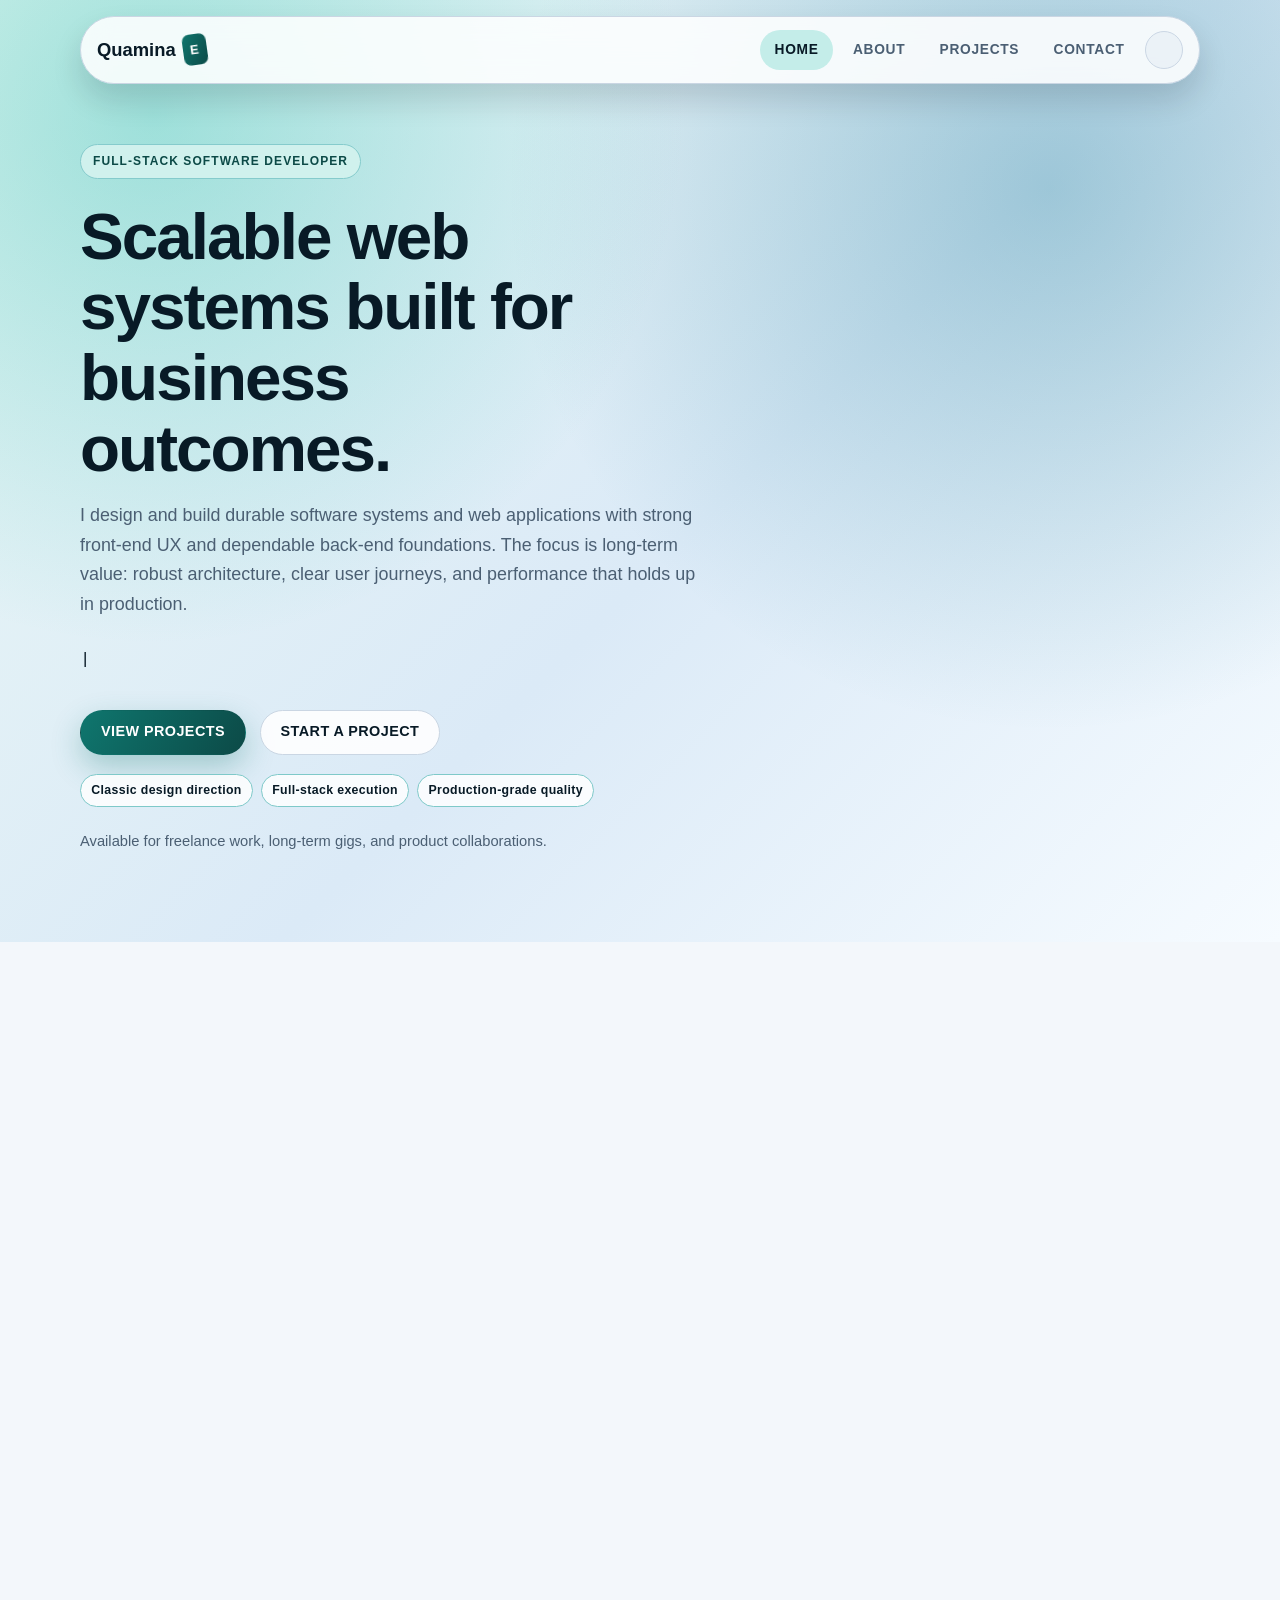
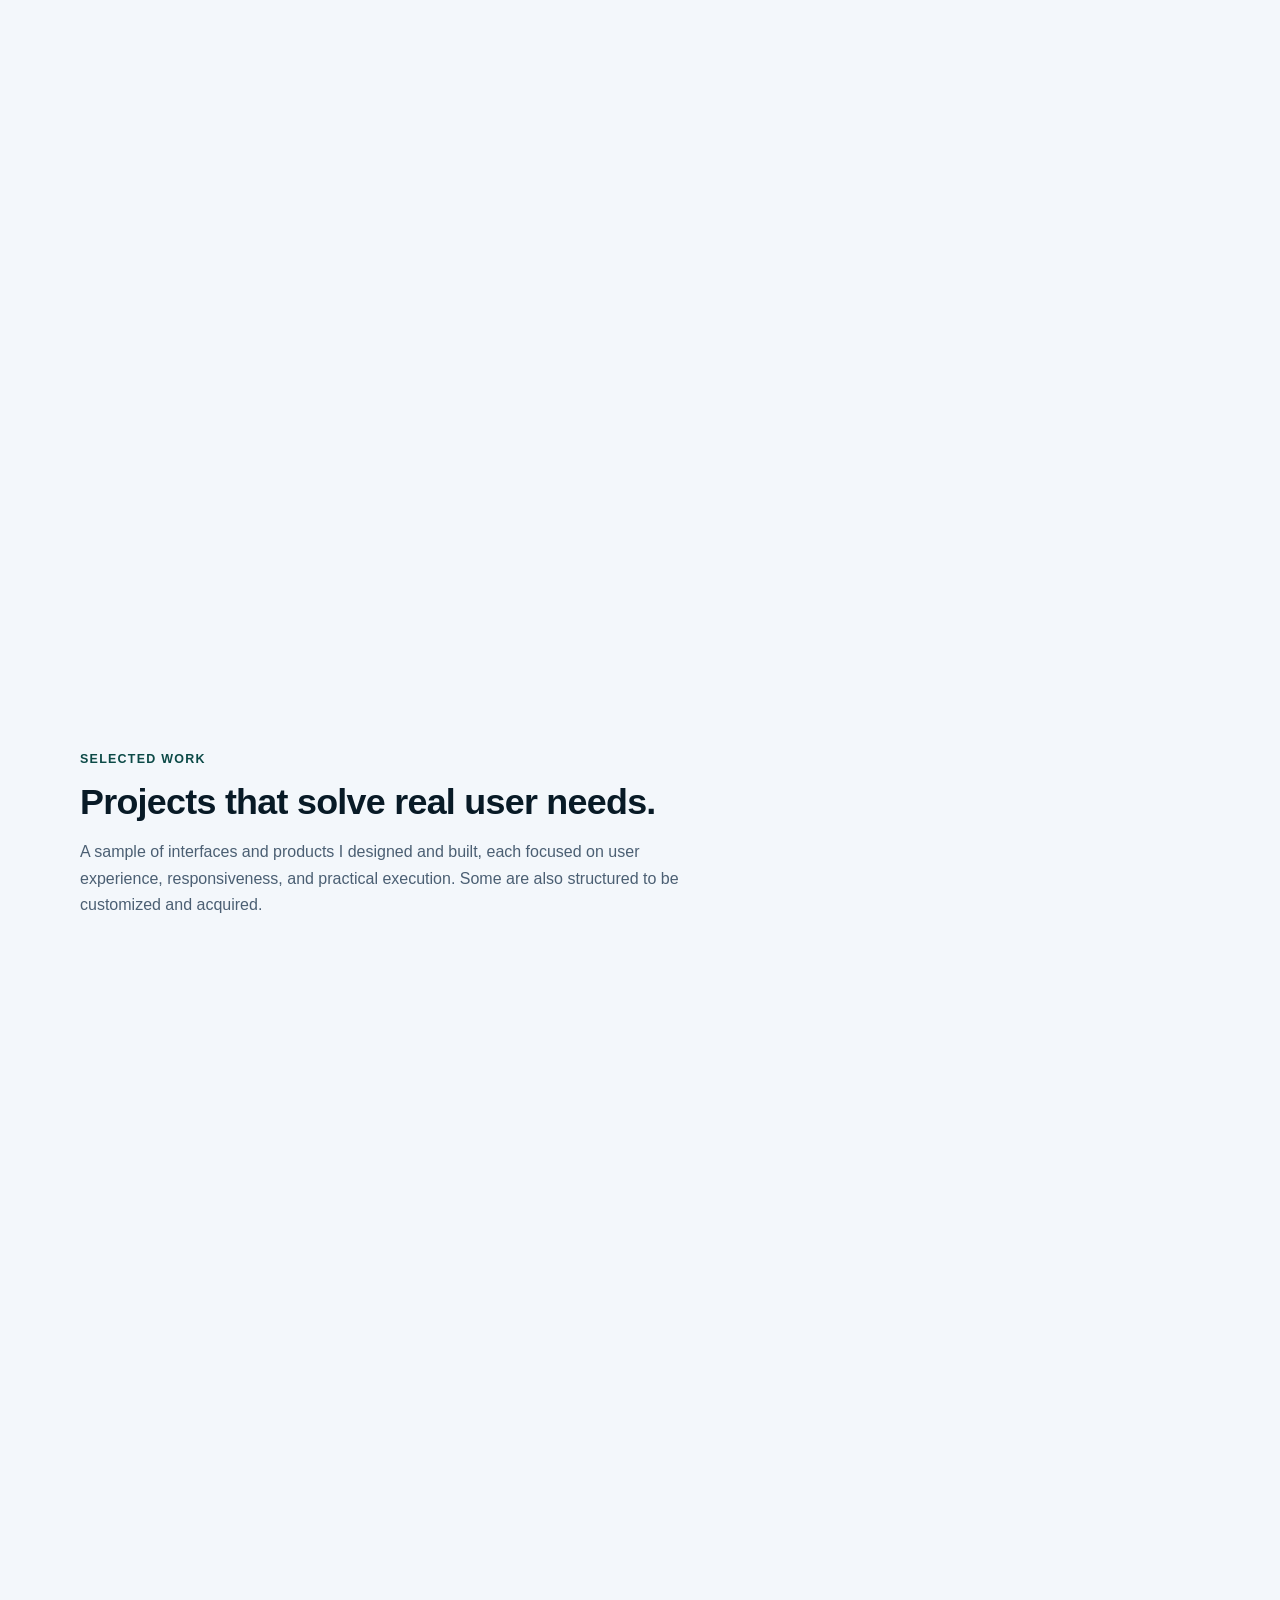
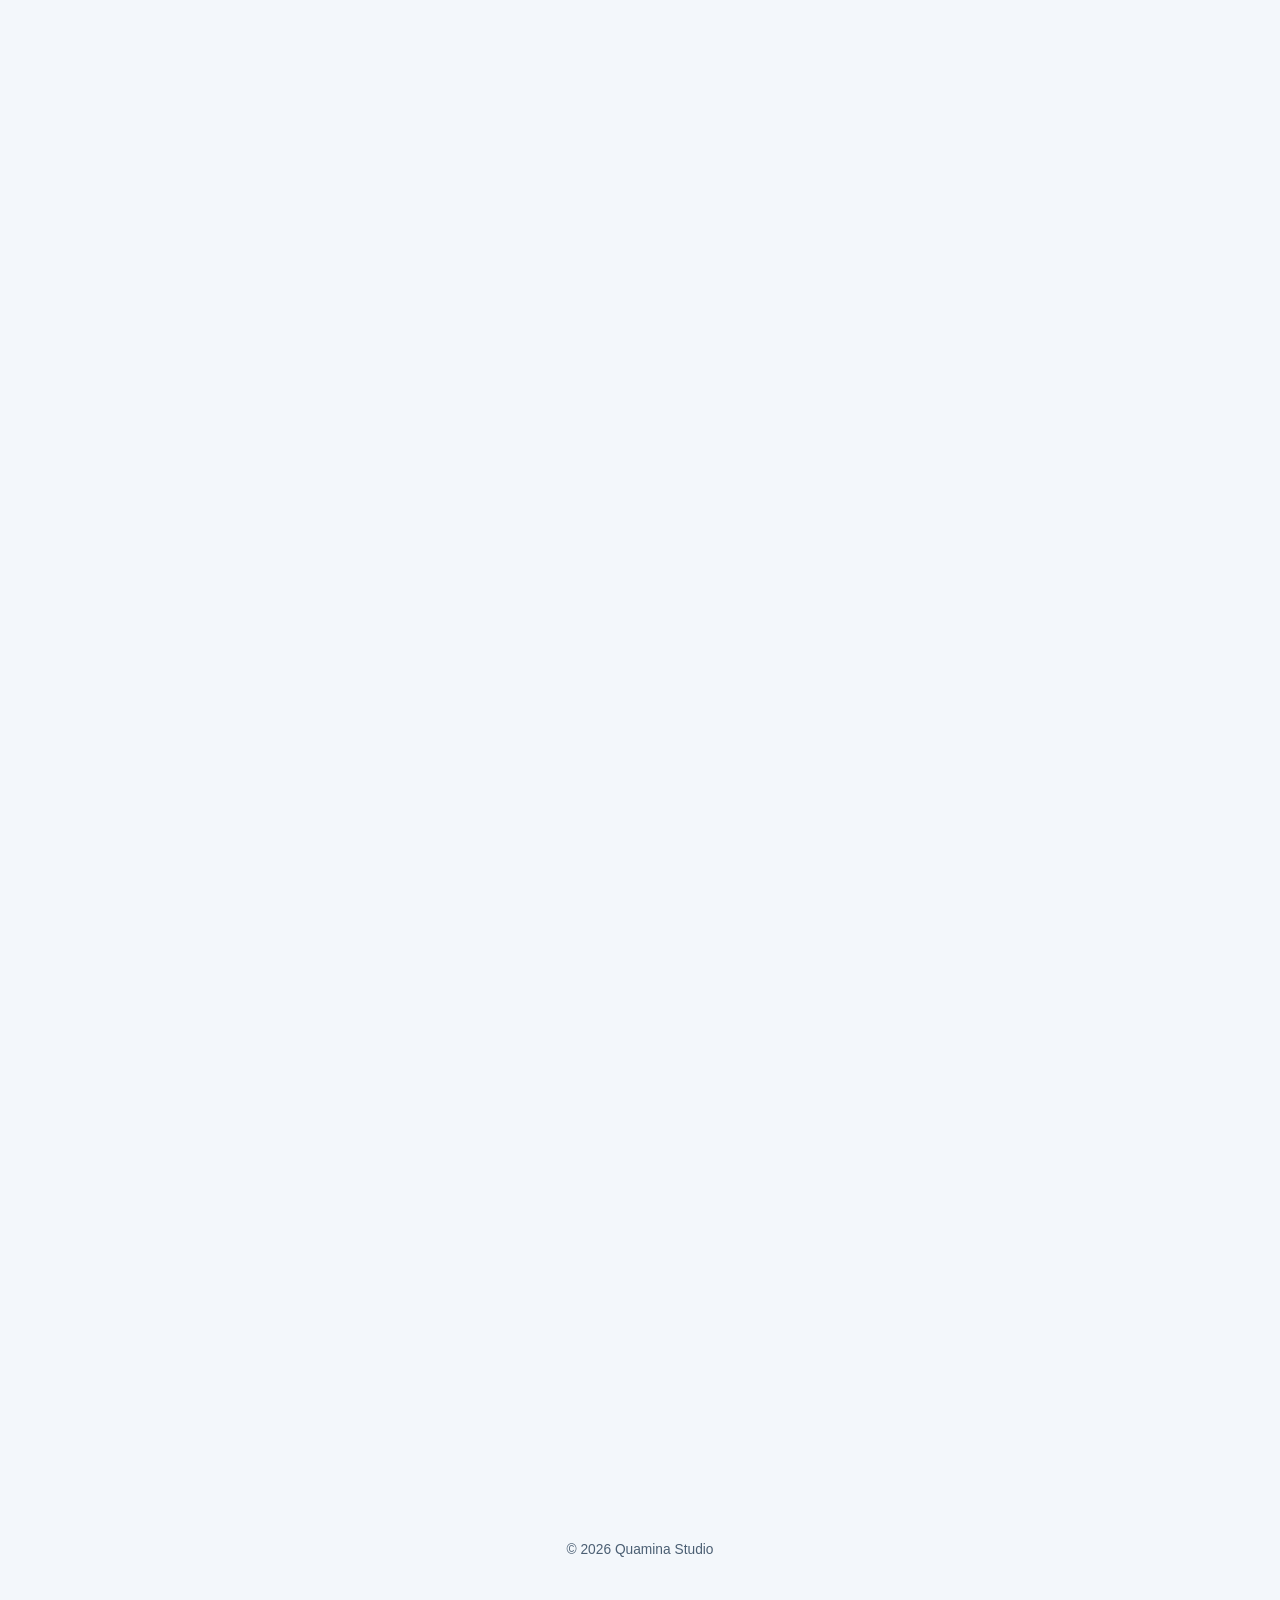
==== index.html @ ee2430ff "y que fue" ====
<!DOCTYPE html>
<html lang="en" data-theme="dark">
<head>
    <meta charset="UTF-8">
    <meta name="viewport" content="width=device-width, initial-scale=1.0">
    <meta name="description" content="Quamina Elvin is a full-stack software developer building scalable web systems, robust APIs, and production-ready applications for businesses and teams.">
    <meta name="author" content="Quamina Elvin">
    <meta name="robots" content="index, follow, max-image-preview:large, max-snippet:-1, max-video-preview:-1">
    <meta name="color-scheme" content="light dark">
    <meta name="theme-color" content="#081a26">
    <meta name="referrer" content="strict-origin-when-cross-origin">
    <meta http-equiv="Content-Security-Policy" content="default-src 'self'; script-src 'self' 'sha256-pd07sbdn7jzdlOpr7Y+v9huxkBK3n7EVrdtQKIRg8M0='; style-src 'self' https://fonts.googleapis.com; font-src https://fonts.gstatic.com; img-src 'self' https: data:; connect-src 'self' https://canvas-api-9y7i.onrender.com; base-uri 'self'; form-action 'self' https://canvas-api-9y7i.onrender.com; upgrade-insecure-requests">
    <title>Quamina Elvin | Full-Stack Software Developer</title>
    <link rel="canonical" href="https://quaminaelvin.com/">
    <meta property="og:site_name" content="Quamina Elvin">
    <meta property="og:type" content="website">
    <meta property="og:url" content="https://quaminaelvin.com/">
    <meta property="og:title" content="Quamina Elvin | Full-Stack Software Developer">
    <meta property="og:description" content="Full-stack software developer building scalable web systems, robust APIs, and production-ready applications.">
    <meta property="og:image" content="https://quaminaelvin.com/img/favicon-canvas.png">
    <meta property="og:image:alt" content="Quamina Elvin portfolio">
    <meta name="twitter:card" content="summary">
    <meta name="twitter:title" content="Quamina Elvin | Full-Stack Software Developer">
    <meta name="twitter:description" content="Building scalable web systems, robust APIs, and production-ready applications.">
    <meta name="twitter:image" content="https://quaminaelvin.com/img/favicon-canvas.png">
    <link rel="preconnect" href="https://fonts.googleapis.com">
    <link rel="preconnect" href="https://fonts.gstatic.com" crossorigin>
    <link href="https://fonts.googleapis.com/css2?family=Sora:wght@400;500;600;700;800&family=IBM+Plex+Mono:wght@400;500&display=swap" rel="stylesheet">
    <link rel="stylesheet" href="styles/portfolio.css">
    <link rel="icon" href="img/favicon-quamina.svg" type="image/svg+xml">
    <script type="application/ld+json" id="seo-schema">
{"@context":"https://schema.org","@graph":[{"@type":"WebSite","name":"Quamina Elvin","url":"https://quaminaelvin.com/"},{"@type":"Person","name":"Quamina Elvin","url":"https://quaminaelvin.com/","jobTitle":"Full-Stack Software Developer","description":"Full-stack software developer building scalable web systems, robust APIs, and production-ready applications.","email":"mailto:quaminaelvin@gmail.com","telephone":"+233542016816","sameAs":["https://www.linkedin.com/in/elvin-quamina-adjei-b1801538a","https://github.com/dev-quame"],"knowsAbout":["Full-Stack Development","Software Systems","Web Application Architecture","Backend APIs","React","TypeScript","Node.js","Express","MongoDB","Redis","Cloudinary","Playwright"],"worksFor":{"@type":"Organization","name":"Quamina Studio"}}]}
    </script>
    <script src="js/portfollio.js" defer></script>
    <script src="js/script.js" defer></script>
</head>
<body>
    <a class="skip-link" href="#main-content">Skip to main content</a>

    <div class="overlay" id="overlay" hidden></div>

    <header class="site-header" id="home">
        <nav class="nav wrapper" id="nav" aria-label="Primary navigation">
            <a class="brand" href="#home" aria-label="Go to home">
                Quamina <span>E</span>
            </a>

            <button class="hamburger" id="hamburger" type="button" aria-expanded="false" aria-controls="primaryNav" aria-label="Open menu">
                <span></span>
            </button>

            <ul class="nav-list" id="primaryNav">
                <li><a class="nav-link" href="#home">Home</a></li>
                <li><a class="nav-link" href="#about">About</a></li>
                <li><a class="nav-link" href="#projects">Projects</a></li>
                <li><a class="nav-link" href="#contact">Contact</a></li>
                <li>
                    <button class="theme-toggle theme" id="themeToggle" type="button" aria-pressed="true">
                        <img src="img/sun.svg" alt="" aria-hidden="true" class="light-icon">
                        <img src="img/moon.svg" alt="" aria-hidden="true" class="dark-icon">
                        <span class="theme-label">Switch theme</span>
                    </button>
                </li>
            </ul>
        </nav>

        <div class="hero wrapper">
            <p class="eyebrow">Full-stack software developer</p>
            <h1>Scalable web systems built for business outcomes.</h1>
            <p class="hero-subtitle">
                I design and build durable software systems and web applications with strong front-end UX and dependable back-end foundations.
                The focus is long-term value: robust architecture, clear user journeys, and performance that holds up in production.
            </p>

            <p class="typewriter" aria-live="polite">
                <span id="typing"></span>
                <span class="cursor" aria-hidden="true">|</span>
            </p>

            <div class="hero-actions">
                <a href="#projects" class="btn btn-primary">View Projects</a>
                <a href="#contact" class="btn btn-secondary">Start a Project</a>
            </div>

            <ul class="hero-pillars" aria-label="Core value pillars">
                <li>Classic design direction</li>
                <li>Full-stack execution</li>
                <li>Production-grade quality</li>
            </ul>

            <p class="hero-note">Available for freelance work, long-term gigs, and product collaborations.</p>
        </div>
    </header>

    <main id="main-content">
        <section class="section about" id="about">
            <div class="wrapper about-grid">
                <div class="about-panel reveal">
                    <p class="section-kicker">Focus</p>
                    <h2>Built for clarity, speed, and outcomes.</h2>
                    <p>
                        I build complete software products and web systems from interface to API, using a modern stack backed by strong fundamentals.
                        My default approach is practical and timeless: clean system architecture, clear UX, and features that age well.
                    </p>
                    <p>
                        Recently, I built a full-stack e-commerce application using React (Vite, TypeScript, Tailwind),
                        Express/Node, MongoDB, Redis, Cloudinary, and Paystack, with Playwright E2E testing.
                        I prioritize maintainability, accessibility, and business impact.
                    </p>
                    <a href="#contact" class="text-link">Let us build something</a>
                </div>

                <aside class="about-card reveal" aria-label="Skills and strengths">
                    <h3>Core stack</h3>
                    <ul class="skill-cloud">
                        <li>React</li>
                        <li>Vite</li>
                        <li>TypeScript</li>
                        <li>Tailwind CSS</li>
                        <li>Node.js</li>
                        <li>Express</li>
                        <li>MongoDB</li>
                        <li>Redis</li>
                        <li>Cloudinary</li>
                        <li>Paystack</li>
                        <li>Playwright E2E</li>
                        <li>REST API Design</li>
                        <li>Performance</li>
                        <li>Accessibility</li>
                    </ul>

                    <h3>Foundations</h3>
                    <ul class="skill-cloud">
                        <li>HTML5</li>
                        <li>CSS3</li>
                        <li>JavaScript</li>
                        <li>Responsive UX</li>
                        <li>Git/GitHub</li>
                    </ul>

                    <h3>Working style</h3>
                    <ul class="strength-list">
                        <li>Production-ready interfaces</li>
                        <li>Design consistency across breakpoints</li>
                        <li>Clean architecture and maintainable code</li>
                    </ul>
                </aside>
            </div>
        </section>

        <section class="section studio" id="studio">
            <div class="wrapper studio-grid">
                <div class="studio-panel reveal">
                    <p class="section-kicker">Product studio</p>
                    <h2>Some projects are built to be acquired.</h2>
                    <p>
                        Beyond client builds, I also develop complete project products that can be adapted and launched by businesses.
                        These products are available for teams that want a faster path from concept to launch.
                    </p>
                    <ul class="studio-list">
                        <li>Solid architecture and clean codebase handover</li>
                        <li>Fast customization for your brand and workflow</li>
                        <li>Launch support and technical guidance</li>
                    </ul>
                </div>

                <aside class="studio-card reveal" aria-label="Project acquisition flow">
                    <h3>Acquisition flow</h3>
                    <ol class="studio-steps">
                        <li>Select a project concept aligned to your business goal.</li>
                        <li>I tailor features, branding, and data flow to your use case.</li>
                        <li>You receive a launch-ready product with transition support.</li>
                    </ol>
                    <a href="#contact" class="btn btn-secondary">Discuss a project acquisition</a>
                </aside>
            </div>
        </section>

        <section class="section projects" id="projects">
            <div class="wrapper">
                <header class="section-head">
                    <p class="section-kicker">Selected work</p>
                    <h2>Projects that solve real user needs.</h2>
                    <p>
                        A sample of interfaces and products I designed and built, each focused on user experience,
                        responsiveness, and practical execution. Some are also structured to be customized and acquired.
                    </p>
                </header>

                <div class="projects-grid">
                    <article class="project-card card reveal">
                        <a href="musaChops.html" target="_blank" rel="noopener noreferrer" class="project-image-link">
                            <img src="img/musa-card.jpg" alt="MusaChops restaurant landing page preview" loading="lazy" decoding="async" width="1200" height="615">
                        </a>
                        <div class="project-content">
                            <span class="project-badge">Acquisition-ready</span>
                            <h3>MusaChops</h3>
                            <p>A restaurant landing page with focused visual hierarchy and clear call-to-action flow.</p>
                            <a href="musaChops.html" target="_blank" rel="noopener noreferrer" class="project-link">View Project -&gt;</a>
                        </div>
                    </article>

                    <article class="project-card card reveal">
                        <a href="allInOneBarca.html" target="_blank" rel="noopener noreferrer" class="project-image-link">
                            <img src="img/barca-card.jpg" alt="Barca4L football blog preview" loading="lazy" decoding="async" width="1200" height="615">
                        </a>
                        <div class="project-content">
                            <span class="project-badge">Content platform</span>
                            <h3>Barca4L</h3>
                            <p>A football blog platform structured for readability, content flow, and recurring engagement.</p>
                            <a href="allInOneBarca.html" target="_blank" rel="noopener noreferrer" class="project-link">View Project -&gt;</a>
                        </div>
                    </article>

                    <article class="project-card card reveal">
                        <a href="https://chiq-n-grill.vercel.app/" target="_blank" rel="noopener noreferrer" class="project-image-link">
                            <img src="img/chiq-card.jpg" alt="ChiQ & Grill React project preview" loading="lazy" decoding="async" width="1200" height="606">
                        </a>
                        <div class="project-content">
                            <span class="project-badge">React build</span>
                            <h3>ChiQ & Grill</h3>
                            <p>A React-based restaurant experience with bold branding and smooth user flow.</p>
                            <a href="https://chiq-n-grill.vercel.app/" target="_blank" rel="noopener noreferrer" class="project-link">View Project -&gt;</a>
                        </div>
                    </article>

                    <article class="project-card card reveal">
                        <a href="https://signalcrypt.netlify.app/" target="_blank" rel="noopener noreferrer" class="project-image-link">
                            <img src="img/crypto-card.jpg" alt="Crypto Tracker app preview" loading="lazy" decoding="async" width="1200" height="614">
                        </a>
                        <div class="project-content">
                            <span class="project-badge">Data product</span>
                            <h3>SignalCrypt (Crypto Tracker)</h3>
                            <p>A real-time crypto tracker for monitoring cryptocurrency prices with a clean data-first interface.</p>
                            <a href="https://signalcrypt.netlify.app/" target="_blank" rel="noopener noreferrer" class="project-link">View Project -&gt;</a>
                        </div>
                    </article>
                </div>
            </div>
        </section>

        <section class="section contact" id="contact">
            <div class="wrapper contact-grid">
                <div class="contact-panel reveal">
                    <p class="section-kicker">Get in touch</p>
                    <h2>Have a project idea?</h2>
                    <p>
                        Share your vision, timeline, and goals. I will help you shape it into a clean and effective digital product.
                    </p>

                    <div class="contact-list">
                        <div class="contact-item">
                            <div class="icon"><img src="img/at.svg" alt="" aria-hidden="true"></div>
                            <div>
                                <h3>Email</h3>
                                <a href="mailto:quaminaelvin@gmail.com">quaminaelvin@gmail.com</a>
                            </div>
                        </div>

                        <div class="contact-item">
                            <div class="icon"><img src="img/phone.svg" alt="" aria-hidden="true"></div>
                            <div>
                                <h3>Phone</h3>
                                <a href="tel:+233542016816">+233 54 2016 816</a>
                            </div>
                        </div>
                    </div>

                    <div class="socials">
                        <h3>Connect</h3>
                        <div class="social-links">
                            <a href="https://www.linkedin.com/in/elvin-quamina-adjei-b1801538a" target="_blank" rel="noopener noreferrer" aria-label="LinkedIn">
                                <img src="img/linkedin-logo.svg" alt="" aria-hidden="true">
                            </a>
                            <a href="https://github.com/dev-quame" target="_blank" rel="noopener noreferrer" aria-label="GitHub">
                                <img src="img/github-logo.svg" alt="" aria-hidden="true">
                            </a>
                        </div>
                    </div>
                </div>

                <div class="form-panel reveal">
                    <h2>Send a message</h2>
                    <form id="contactForm" name="message-form" method="post" autocomplete="on" data-endpoint="https://canvas-api-9y7i.onrender.com/api/forms">
                        <p class="hidden-field">
                            <label>Leave this field empty
                                <input type="text" name="bot-field" tabindex="-1" autocomplete="off">
                            </label>
                        </p>

                        <label for="name">Full name</label>
                        <input required id="name" name="name" type="text" minlength="2" maxlength="80" placeholder="Your name" autocomplete="name">

                        <label for="email">Email address</label>
                        <input required id="email" name="email" type="email" maxlength="120" placeholder="your@email.com" autocomplete="email">

                        <label for="subject">Subject</label>
                        <input required id="subject" name="subject" type="text" minlength="3" maxlength="120" placeholder="Project inquiry" autocomplete="organization-title">

                        <label for="message">Message</label>
                        <textarea required id="message" name="message" rows="7" minlength="20" maxlength="1500" placeholder="Tell me about your project..."></textarea>

                        <button type="submit" id="submitBtn">Send Message -&gt;</button>
                        <p id="status" role="status" aria-live="polite"></p>
                    </form>
                </div>
            </div>
        </section>
    </main>

    <footer class="site-footer">
        <p>&copy; 2026 Quamina Studio</p>
    </footer>
</body>
</html>
---- styles/portfolio.css ----
:root {
    color-scheme: light;
    --bg: #f3f7fb;
    --bg-elevated: #ffffff;
    --bg-soft: #e8eff6;
    --text: #102030;
    --text-muted: #4b5f73;
    --heading: #081a26;
    --accent: #0f766e;
    --accent-strong: #0c4a47;
    --accent-soft: #14b8a6;
    --ring: rgba(20, 184, 166, 0.28);
    --border: #cad6e3;
    --overlay: rgba(4, 12, 18, 0.28);
    --shadow: 0 18px 48px rgba(7, 29, 46, 0.12);
    --radius-lg: 1.25rem;
    --radius-md: 0.85rem;
    --max-width: 1120px;
    --icon-filter: brightness(0) saturate(100%) invert(20%) sepia(21%) saturate(901%) hue-rotate(168deg) brightness(88%) contrast(94%);
    --hero-gradient:
        radial-gradient(circle at 12% 12%, rgba(20, 184, 166, 0.35), transparent 38%),
        radial-gradient(circle at 82% 20%, rgba(14, 116, 144, 0.3), transparent 42%),
        linear-gradient(135deg, #eaf8f5 0%, #dbeaf7 55%, #f6fbff 100%);
}

[data-theme="dark"] {
    color-scheme: dark;
    --bg: #07111a;
    --bg-elevated: #0d1f2c;
    --bg-soft: #112838;
    --text: #e0edf7;
    --text-muted: #a8bfd1;
    --heading: #f2f8fd;
    --accent: #5eead4;
    --accent-strong: #2dd4bf;
    --accent-soft: #67e8f9;
    --ring: rgba(103, 232, 249, 0.24);
    --border: #26485f;
    --overlay: rgba(2, 6, 10, 0.42);
    --shadow: 0 24px 56px rgba(0, 0, 0, 0.34);
    --icon-filter: brightness(0) saturate(100%) invert(92%) sepia(10%) saturate(438%) hue-rotate(169deg) brightness(98%) contrast(94%);
    --hero-gradient:
        radial-gradient(circle at 10% 15%, rgba(27, 130, 126, 0.55), transparent 42%),
        radial-gradient(circle at 82% 14%, rgba(15, 91, 123, 0.45), transparent 42%),
        linear-gradient(140deg, #04101a 0%, #0b1c2b 52%, #0c2232 100%);
}

*,
*::before,
*::after {
    box-sizing: border-box;
}

html {
    scroll-behavior: smooth;
    scroll-padding-top: 5.5rem;
}

body {
    margin: 0;
    font-family: "Sora", "Segoe UI", sans-serif;
    background: var(--bg);
    color: var(--text);
    line-height: 1.65;
    min-height: 100vh;
    overflow-x: hidden;
}

body.nav-open {
    overflow: hidden;
}

img {
    display: block;
    max-width: 100%;
    height: auto;
}

a {
    color: inherit;
    text-decoration: none;
}

.wrapper {
    width: min(var(--max-width), 92vw);
    margin-inline: auto;
}

.skip-link {
    position: fixed;
    left: 1rem;
    top: -5rem;
    background: var(--heading);
    color: #ffffff;
    padding: 0.7rem 1rem;
    border-radius: 0.5rem;
    z-index: 3000;
    transition: top 0.2s ease;
}

.skip-link:focus-visible {
    top: 1rem;
}

.overlay {
    position: fixed;
    inset: 0;
    background: var(--overlay);
    opacity: 0;
    visibility: hidden;
    pointer-events: none;
    transition: opacity 0.2s ease, visibility 0.2s ease;
    z-index: 2400;
}

.overlay.active {
    opacity: 1;
    visibility: visible;
    pointer-events: auto;
}

.site-header {
    position: relative;
    min-height: 100svh;
    background: var(--hero-gradient);
}

.site-header::after {
    content: "";
    position: absolute;
    inset: 0;
    background:
        linear-gradient(to bottom, transparent 58%, var(--bg) 100%);
    pointer-events: none;
    z-index: -1;
}

.nav {
    position: fixed;
    top: 1rem;
    left: 0;
    right: 0;
    margin-inline: auto;
    width: min(var(--max-width), 92vw);
    z-index: 2600;
    height: 4.25rem;
    padding: 0.65rem 1rem;
    border: 1px solid var(--border);
    border-radius: 999px;
    background: color-mix(in srgb, var(--bg-elevated) 86%, transparent);
    box-shadow: 0 16px 30px rgba(3, 17, 27, 0.14);
    display: flex;
    align-items: center;
    justify-content: space-between;
    gap: 1.25rem;
    backdrop-filter: blur(14px);
}

.brand {
    display: inline-flex;
    align-items: center;
    gap: 0.45rem;
    font-size: 1.15rem;
    font-weight: 800;
    color: var(--heading);
}

.brand span {
    font-size: 0.82rem;
    font-weight: 700;
    letter-spacing: 0.06em;
    text-transform: uppercase;
    color: var(--bg-elevated);
    background: linear-gradient(120deg, var(--accent), var(--accent-strong));
    border-radius: 0.45rem;
    padding: 0.3rem 0.44rem;
    transform: rotate(-8deg);
}

.nav-list {
    list-style: none;
    margin: 0;
    padding: 0;
    display: flex;
    align-items: center;
    gap: 0.35rem;
}

.nav-link {
    position: relative;
    display: inline-block;
    padding: 0.52rem 0.9rem;
    font-size: 0.86rem;
    font-weight: 700;
    letter-spacing: 0.05em;
    text-transform: uppercase;
    color: var(--text-muted);
    border-radius: 999px;
    transition: color 0.22s ease, background-color 0.22s ease;
}

.nav-link:hover,
.nav-link:focus-visible {
    color: var(--heading);
    background: color-mix(in srgb, var(--bg-soft) 68%, transparent);
}

.nav-link.is-active {
    color: var(--heading);
    background: color-mix(in srgb, var(--accent-soft) 25%, var(--bg-elevated));
}

.theme-toggle {
    display: inline-flex;
    align-items: center;
    justify-content: center;
    width: 2.4rem;
    height: 2.4rem;
    border-radius: 999px;
    border: 1px solid var(--border);
    background: color-mix(in srgb, var(--bg-soft) 74%, transparent);
    color: var(--heading);
    cursor: pointer;
    transition: transform 0.2s ease, background-color 0.2s ease, border-color 0.2s ease;
}

.theme-toggle:hover,
.theme-toggle:focus-visible {
    transform: translateY(-1px);
    border-color: color-mix(in srgb, var(--accent) 50%, var(--border));
    background: color-mix(in srgb, var(--accent-soft) 16%, var(--bg-soft));
}

.theme-toggle img {
    width: 1rem;
    height: 1rem;
    filter: var(--icon-filter);
}

.theme-label {
    position: absolute;
    width: 1px;
    height: 1px;
    overflow: hidden;
    clip: rect(0, 0, 0, 0);
    clip-path: inset(50%);
    white-space: nowrap;
}

.theme-toggle .light-icon {
    display: none;
}

[data-theme="dark"] .theme-toggle .light-icon {
    display: block;
}

[data-theme="dark"] .theme-toggle .dark-icon {
    display: none;
}

.hamburger {
    display: none;
    width: 2.25rem;
    height: 2.25rem;
    border: 1px solid var(--border);
    border-radius: 999px;
    background: color-mix(in srgb, var(--bg-soft) 68%, transparent);
    cursor: pointer;
    align-items: center;
    justify-content: center;
    position: relative;
    z-index: 2700;
    transition: border-color 0.2s ease, background-color 0.2s ease;
}

.hamburger span,
.hamburger span::before,
.hamburger span::after {
    width: 1rem;
    height: 2px;
    border-radius: 999px;
    background: var(--heading);
    display: block;
    transition: transform 0.2s ease, opacity 0.2s ease;
}

.hamburger span::before,
.hamburger span::after {
    content: "";
    position: absolute;
    left: 0;
}

.hamburger span {
    position: relative;
}

.hamburger span::before {
    top: -6px;
}

.hamburger span::after {
    top: 6px;
}

.hamburger.active span {
    background: transparent;
}

.hamburger.active span::before {
    transform: translateY(6px) rotate(45deg);
}

.hamburger.active span::after {
    transform: translateY(-6px) rotate(-45deg);
}

.hero {
    padding: 9rem 0 5.5rem;
}

.eyebrow {
    margin: 0;
    display: inline-flex;
    align-items: center;
    gap: 0.45rem;
    color: var(--accent-strong);
    background: color-mix(in srgb, var(--accent-soft) 20%, var(--bg-elevated));
    border: 1px solid color-mix(in srgb, var(--accent-soft) 38%, var(--border));
    font-size: 0.75rem;
    font-weight: 700;
    letter-spacing: 0.09em;
    text-transform: uppercase;
    border-radius: 999px;
    padding: 0.42rem 0.75rem;
    width: fit-content;
}

.hero h1 {
    margin: 1.4rem 0 1rem;
    max-width: 15ch;
    color: var(--heading);
    font-size: clamp(2.2rem, 5.5vw, 4.1rem);
    line-height: 1.08;
    letter-spacing: -0.03em;
}

.hero-subtitle {
    margin: 0;
    max-width: 63ch;
    color: var(--text-muted);
    font-size: clamp(1rem, 2vw, 1.12rem);
}

.typewriter {
    margin: 1.65rem 0 0;
    min-height: 2rem;
    font-family: "IBM Plex Mono", "Consolas", monospace;
    font-size: clamp(0.98rem, 1.4vw, 1.08rem);
    font-weight: 500;
    color: var(--heading);
}

.cursor {
    animation: cursorBlink 1s step-end infinite;
}

@keyframes cursorBlink {
    0%,
    48% {
        opacity: 1;
    }
    50%,
    100% {
        opacity: 0;
    }
}

.hero-actions {
    margin-top: 2rem;
    display: flex;
    align-items: center;
    flex-wrap: wrap;
    gap: 0.85rem;
}

.btn {
    display: inline-flex;
    align-items: center;
    justify-content: center;
    min-height: 2.85rem;
    padding: 0.62rem 1.25rem;
    border-radius: 999px;
    border: 1px solid transparent;
    font-size: 0.9rem;
    font-weight: 700;
    letter-spacing: 0.03em;
    text-transform: uppercase;
    transition: transform 0.2s ease, box-shadow 0.2s ease, border-color 0.2s ease, background-color 0.2s ease;
}

.btn-primary {
    color: #ffffff;
    background: linear-gradient(120deg, var(--accent), var(--accent-strong));
    box-shadow: 0 12px 30px color-mix(in srgb, var(--accent) 30%, transparent);
}

.btn-primary:hover,
.btn-primary:focus-visible {
    transform: translateY(-2px);
    box-shadow: 0 16px 28px color-mix(in srgb, var(--accent) 45%, transparent);
}

.btn-secondary {
    color: var(--heading);
    border-color: var(--border);
    background: color-mix(in srgb, var(--bg-elevated) 88%, transparent);
}

.btn-secondary:hover,
.btn-secondary:focus-visible {
    transform: translateY(-2px);
    border-color: color-mix(in srgb, var(--accent) 45%, var(--border));
}

.hero-note {
    margin: 1.4rem 0 0;
    color: var(--text-muted);
    font-size: 0.92rem;
}

.hero-pillars {
    margin: 1.15rem 0 0;
    padding: 0;
    list-style: none;
    display: flex;
    flex-wrap: wrap;
    gap: 0.5rem;
}

.hero-pillars li {
    padding: 0.35rem 0.64rem;
    border: 1px solid color-mix(in srgb, var(--accent-soft) 42%, var(--border));
    border-radius: 999px;
    background: color-mix(in srgb, var(--bg-elevated) 84%, transparent);
    color: var(--heading);
    font-size: 0.77rem;
    font-weight: 600;
    letter-spacing: 0.03em;
}

.section {
    padding: 5.6rem 0;
}

.section-kicker {
    margin: 0 0 0.8rem;
    font-size: 0.78rem;
    font-weight: 700;
    letter-spacing: 0.1em;
    text-transform: uppercase;
    color: var(--accent-strong);
}

.section h2 {
    margin: 0;
    color: var(--heading);
    font-size: clamp(1.7rem, 2.8vw, 2.4rem);
    line-height: 1.14;
    letter-spacing: -0.02em;
}

.about-grid {
    display: grid;
    grid-template-columns: 1.15fr 0.85fr;
    gap: 1.35rem;
}

.about-panel,
.about-card,
.studio-panel,
.studio-card,
.project-card,
.contact-panel,
.form-panel {
    background: color-mix(in srgb, var(--bg-elevated) 90%, transparent);
    border: 1px solid var(--border);
    border-radius: var(--radius-lg);
    box-shadow: var(--shadow);
}

.about-panel {
    padding: 2.2rem;
}

.about-panel p {
    margin: 1.05rem 0 0;
    color: var(--text-muted);
}

.text-link {
    display: inline-flex;
    align-items: center;
    margin-top: 1.35rem;
    color: var(--accent-strong);
    font-weight: 700;
}

.text-link:hover,
.text-link:focus-visible {
    color: var(--accent);
}

.about-card {
    padding: 2.2rem;
}

.about-card h3 {
    margin: 0;
    color: var(--heading);
    font-size: 1.04rem;
}

.about-card h3 + .skill-cloud {
    margin-top: 0.9rem;
}

.skill-cloud {
    list-style: none;
    margin: 0;
    padding: 0;
    display: flex;
    flex-wrap: wrap;
    gap: 0.52rem;
}

.skill-cloud li {
    padding: 0.42rem 0.72rem;
    border-radius: 999px;
    border: 1px solid color-mix(in srgb, var(--accent-soft) 45%, var(--border));
    color: var(--heading);
    background: color-mix(in srgb, var(--bg-soft) 70%, transparent);
    font-size: 0.82rem;
    font-weight: 600;
}

.strength-list {
    margin: 0.95rem 0 0;
    padding: 0;
    list-style: none;
    display: grid;
    gap: 0.65rem;
}

.strength-list li {
    position: relative;
    padding-left: 1.15rem;
    color: var(--text-muted);
}

.strength-list li::before {
    content: "";
    position: absolute;
    left: 0;
    top: 0.62rem;
    width: 0.45rem;
    height: 0.45rem;
    border-radius: 999px;
    background: linear-gradient(140deg, var(--accent), var(--accent-soft));
}

.studio-grid {
    display: grid;
    grid-template-columns: 1.05fr 0.95fr;
    gap: 1.15rem;
}

.studio-panel,
.studio-card {
    padding: 2rem;
}

.studio-panel p {
    margin-top: 0.9rem;
    color: var(--text-muted);
}

.studio-list {
    margin: 1rem 0 0;
    padding: 0;
    list-style: none;
    display: grid;
    gap: 0.64rem;
}

.studio-list li {
    position: relative;
    padding-left: 1.18rem;
    color: var(--text-muted);
}

.studio-list li::before {
    content: "";
    position: absolute;
    left: 0;
    top: 0.62rem;
    width: 0.45rem;
    height: 0.45rem;
    border-radius: 999px;
    background: linear-gradient(140deg, var(--accent), var(--accent-soft));
}

.studio-card h3 {
    margin: 0;
    color: var(--heading);
    font-size: 1.08rem;
}

.studio-steps {
    margin: 1rem 0 1.4rem;
    padding-left: 1.12rem;
    display: grid;
    gap: 0.72rem;
    color: var(--text-muted);
}

.studio-steps li::marker {
    color: var(--accent-strong);
    font-weight: 700;
}

.projects .section-head {
    max-width: 68ch;
}

.projects .section-head p:last-child {
    margin-top: 1rem;
    color: var(--text-muted);
}

.projects-grid {
    margin-top: 1.8rem;
    display: grid;
    grid-template-columns: repeat(2, minmax(0, 1fr));
    gap: 1rem;
}

.project-card {
    overflow: hidden;
}

.project-image-link {
    display: block;
    position: relative;
    aspect-ratio: 16 / 10;
    overflow: hidden;
    border-bottom: 1px solid var(--border);
}

.project-image-link::after {
    content: "";
    position: absolute;
    inset: 0;
    background: linear-gradient(to top, rgba(3, 13, 20, 0.4), rgba(3, 13, 20, 0));
    opacity: 0;
    transition: opacity 0.3s ease;
}

.project-image-link img {
    width: 100%;
    height: 100%;
    object-fit: cover;
    transition: transform 0.35s ease;
}

.project-card:hover .project-image-link img,
.project-card:focus-within .project-image-link img {
    transform: scale(1.05);
}

.project-card:hover .project-image-link::after,
.project-card:focus-within .project-image-link::after {
    opacity: 1;
}

.project-content {
    padding: 1.2rem 1.2rem 1.25rem;
}

.project-badge {
    display: inline-flex;
    align-items: center;
    margin-bottom: 0.58rem;
    font-size: 0.7rem;
    font-weight: 700;
    letter-spacing: 0.08em;
    text-transform: uppercase;
    border-radius: 999px;
    border: 1px solid color-mix(in srgb, var(--accent-soft) 45%, var(--border));
    background: color-mix(in srgb, var(--bg-soft) 70%, transparent);
    color: var(--accent-strong);
    padding: 0.25rem 0.52rem;
}

.project-content h3 {
    margin: 0;
    color: var(--heading);
    font-size: 1.08rem;
}

.project-content p {
    margin: 0.65rem 0 0;
    color: var(--text-muted);
    font-size: 0.94rem;
}

.project-link {
    display: inline-flex;
    margin-top: 0.95rem;
    color: var(--accent-strong);
    font-weight: 700;
    font-size: 0.88rem;
    letter-spacing: 0.02em;
}

.project-link:hover,
.project-link:focus-visible {
    color: var(--accent);
}

.contact-grid {
    display: grid;
    grid-template-columns: 0.95fr 1.05fr;
    gap: 1.1rem;
}

.contact-panel,
.form-panel {
    padding: 2rem;
}

.contact-panel p {
    margin-top: 0.9rem;
    color: var(--text-muted);
}

.contact-list {
    display: grid;
    gap: 0.9rem;
    margin-top: 1.3rem;
}

.contact-item {
    display: flex;
    align-items: flex-start;
    gap: 0.75rem;
    padding: 0.9rem;
    border-radius: var(--radius-md);
    border: 1px solid color-mix(in srgb, var(--bg-soft) 70%, var(--border));
    background: color-mix(in srgb, var(--bg-soft) 52%, transparent);
}

.contact-item h3 {
    margin: 0;
    color: var(--heading);
    font-size: 0.86rem;
    text-transform: uppercase;
    letter-spacing: 0.06em;
}

.contact-item a {
    margin-top: 0.2rem;
    display: inline-block;
    color: var(--text);
    font-size: 0.95rem;
}

.contact-item a:hover,
.contact-item a:focus-visible {
    color: var(--accent);
}

.icon {
    width: 2rem;
    height: 2rem;
    border: 1px solid var(--border);
    border-radius: 999px;
    background: color-mix(in srgb, var(--bg-elevated) 80%, transparent);
    display: inline-flex;
    align-items: center;
    justify-content: center;
    flex-shrink: 0;
}

.icon img,
.social-links img {
    width: 1.05rem;
    height: 1.05rem;
    filter: var(--icon-filter);
}

.socials {
    margin-top: 1.4rem;
}

.socials h3 {
    margin: 0;
    color: var(--heading);
    font-size: 0.95rem;
}

.social-links {
    margin-top: 0.72rem;
    display: flex;
    gap: 0.6rem;
}

.social-links a {
    width: 2.2rem;
    height: 2.2rem;
    border: 1px solid var(--border);
    border-radius: 999px;
    display: inline-flex;
    align-items: center;
    justify-content: center;
    background: color-mix(in srgb, var(--bg-soft) 65%, transparent);
    transition: transform 0.2s ease, border-color 0.2s ease;
}

.social-links a:hover,
.social-links a:focus-visible {
    transform: translateY(-2px);
    border-color: color-mix(in srgb, var(--accent-soft) 48%, var(--border));
}

.form-panel h2 {
    margin-bottom: 1rem;
}

.hidden-field {
    position: absolute;
    width: 1px;
    height: 1px;
    overflow: hidden;
    clip: rect(0, 0, 0, 0);
    clip-path: inset(50%);
}

form {
    display: grid;
    gap: 0.8rem;
}

label {
    font-size: 0.88rem;
    color: var(--heading);
    font-weight: 600;
}

input,
textarea,
button {
    font: inherit;
}

input,
textarea {
    width: 100%;
    border: 1px solid var(--border);
    border-radius: 0.72rem;
    background: color-mix(in srgb, var(--bg-soft) 38%, var(--bg-elevated));
    color: var(--text);
    padding: 0.72rem 0.84rem;
    transition: border-color 0.2s ease, box-shadow 0.2s ease, background-color 0.2s ease;
}

textarea {
    resize: vertical;
    min-height: 8rem;
}

input::placeholder,
textarea::placeholder {
    color: color-mix(in srgb, var(--text-muted) 82%, transparent);
}

input:focus-visible,
textarea:focus-visible,
button:focus-visible,
.theme-toggle:focus-visible,
.hamburger:focus-visible,
.nav-link:focus-visible,
.project-link:focus-visible,
.text-link:focus-visible {
    outline: none;
    border-color: color-mix(in srgb, var(--accent-soft) 64%, var(--border));
    box-shadow: 0 0 0 4px var(--ring);
}

#submitBtn {
    margin-top: 0.4rem;
    width: fit-content;
    border: 1px solid transparent;
    border-radius: 999px;
    background: linear-gradient(125deg, var(--accent), var(--accent-strong));
    color: #ffffff;
    font-weight: 700;
    letter-spacing: 0.04em;
    text-transform: uppercase;
    font-size: 0.84rem;
    padding: 0.78rem 1.22rem;
    cursor: pointer;
    transition: transform 0.2s ease, box-shadow 0.2s ease, opacity 0.2s ease;
}

#submitBtn:hover,
#submitBtn:focus-visible {
    transform: translateY(-1px);
    box-shadow: 0 10px 24px color-mix(in srgb, var(--accent) 35%, transparent);
}

#submitBtn[disabled] {
    opacity: 0.6;
    cursor: not-allowed;
    transform: none;
    box-shadow: none;
}

#status {
    margin: 0.25rem 0 0;
    min-height: 1.2rem;
    font-size: 0.86rem;
    font-weight: 600;
}

#status.success {
    color: #059669;
}

#status.error {
    color: #dc2626;
}

#status.loading {
    color: var(--accent-strong);
}

.site-footer {
    padding: 2rem 0 2.6rem;
}

.site-footer p {
    margin: 0;
    text-align: center;
    color: var(--text-muted);
    font-size: 0.86rem;
}

.reveal {
    opacity: 0;
    transform: translateY(26px);
    transition: opacity 0.5s ease, transform 0.5s ease;
}

.reveal.is-visible {
    opacity: 1;
    transform: translateY(0);
}

@media (max-width: 980px) {
    .nav {
        width: min(var(--max-width), 95vw);
    }

    .about-grid,
    .studio-grid,
    .contact-grid,
    .projects-grid {
        grid-template-columns: 1fr;
    }

    .projects-grid {
        gap: 0.9rem;
    }
}

@media (max-width: 900px) {
    .nav {
        border-radius: 1.05rem;
        top: 0.8rem;
        width: min(var(--max-width), 94vw);
    }

    .hamburger {
        display: inline-flex;
    }

    .nav-list {
        position: fixed;
        right: -110%;
        top: 0;
        width: min(78vw, 320px);
        height: 100dvh;
        padding: 6.3rem 1rem 1.2rem;
        border-left: 1px solid var(--border);
        background: color-mix(in srgb, var(--bg-elevated) 94%, transparent);
        box-shadow: -20px 0 36px rgba(3, 10, 16, 0.25);
        display: flex;
        flex-direction: column;
        align-items: stretch;
        gap: 0.45rem;
        visibility: hidden;
        pointer-events: none;
        transition: right 0.24s ease, visibility 0.24s ease;
        z-index: 2650;
    }

    .nav-list.open {
        right: 0;
        visibility: visible;
        pointer-events: auto;
    }

    .nav-link {
        width: 100%;
        text-align: left;
        font-size: 0.92rem;
        border-radius: 0.65rem;
        padding: 0.78rem 0.8rem;
    }

    .theme-toggle {
        width: 100%;
        border-radius: 0.65rem;
        justify-content: flex-start;
        padding-inline: 0.72rem;
        gap: 0.7rem;
    }

    .theme-label {
        position: static;
        width: auto;
        height: auto;
        clip: auto;
        clip-path: none;
        white-space: normal;
        font-size: 0.85rem;
        font-weight: 700;
        color: var(--heading);
    }
}

@media (max-width: 720px) {
    html {
        scroll-padding-top: 5rem;
    }

    .hero {
        padding-top: 7.3rem;
        padding-bottom: 4rem;
    }

    .hero h1 {
        max-width: 18ch;
    }

    .section {
        padding: 4.4rem 0;
    }

    .about-panel,
    .about-card,
    .studio-panel,
    .studio-card,
    .contact-panel,
    .form-panel {
        padding: 1.4rem;
    }

    .project-content {
        padding: 1rem;
    }
}

@media (max-width: 460px) {
    .nav {
        height: 3.75rem;
        padding: 0.5rem 0.75rem;
    }

    .brand {
        font-size: 1.03rem;
    }

    .hero-actions .btn {
        width: 100%;
    }

    .contact-item {
        align-items: center;
    }
}

@media (prefers-reduced-motion: reduce) {
    html {
        scroll-behavior: auto;
    }

    *,
    *::before,
    *::after {
        animation-duration: 0.001ms !important;
        animation-iteration-count: 1 !important;
        transition-duration: 0.001ms !important;
        scroll-behavior: auto !important;
    }

    .reveal {
        opacity: 1;
        transform: none;
    }
}
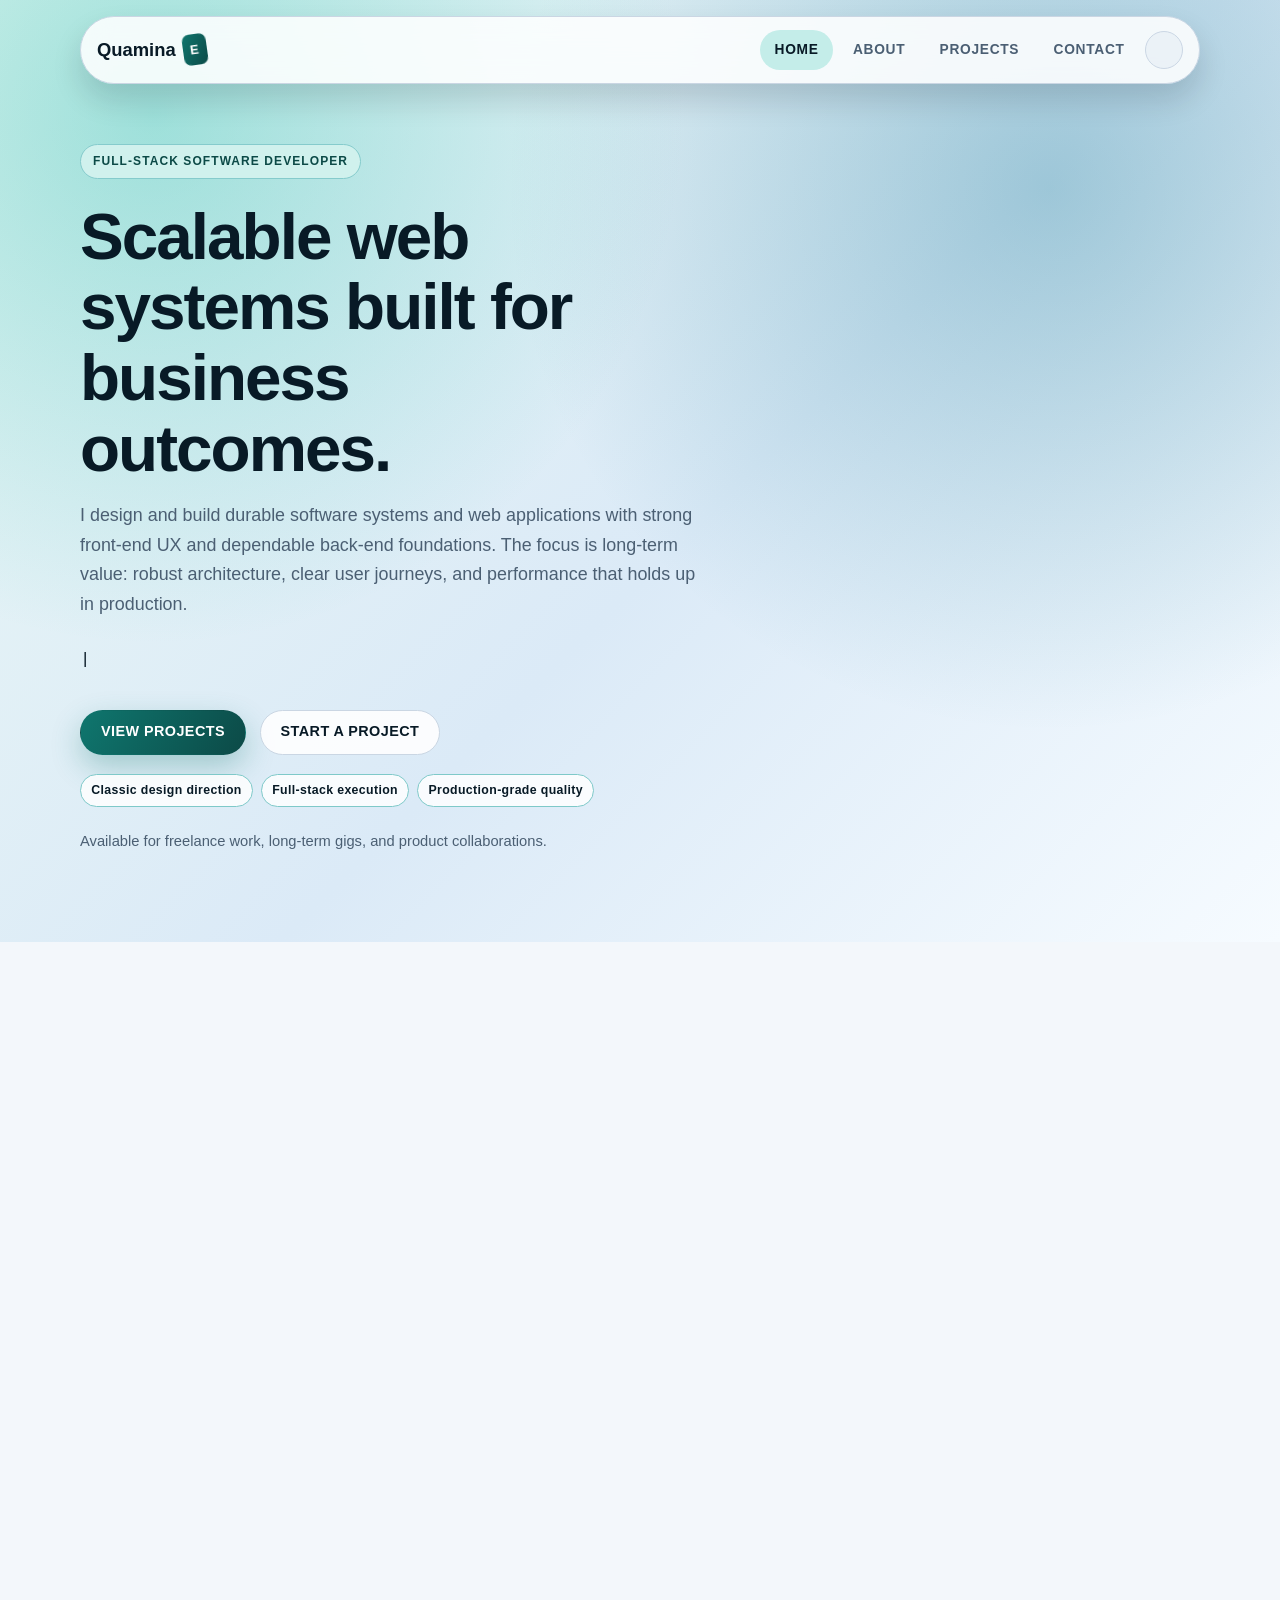
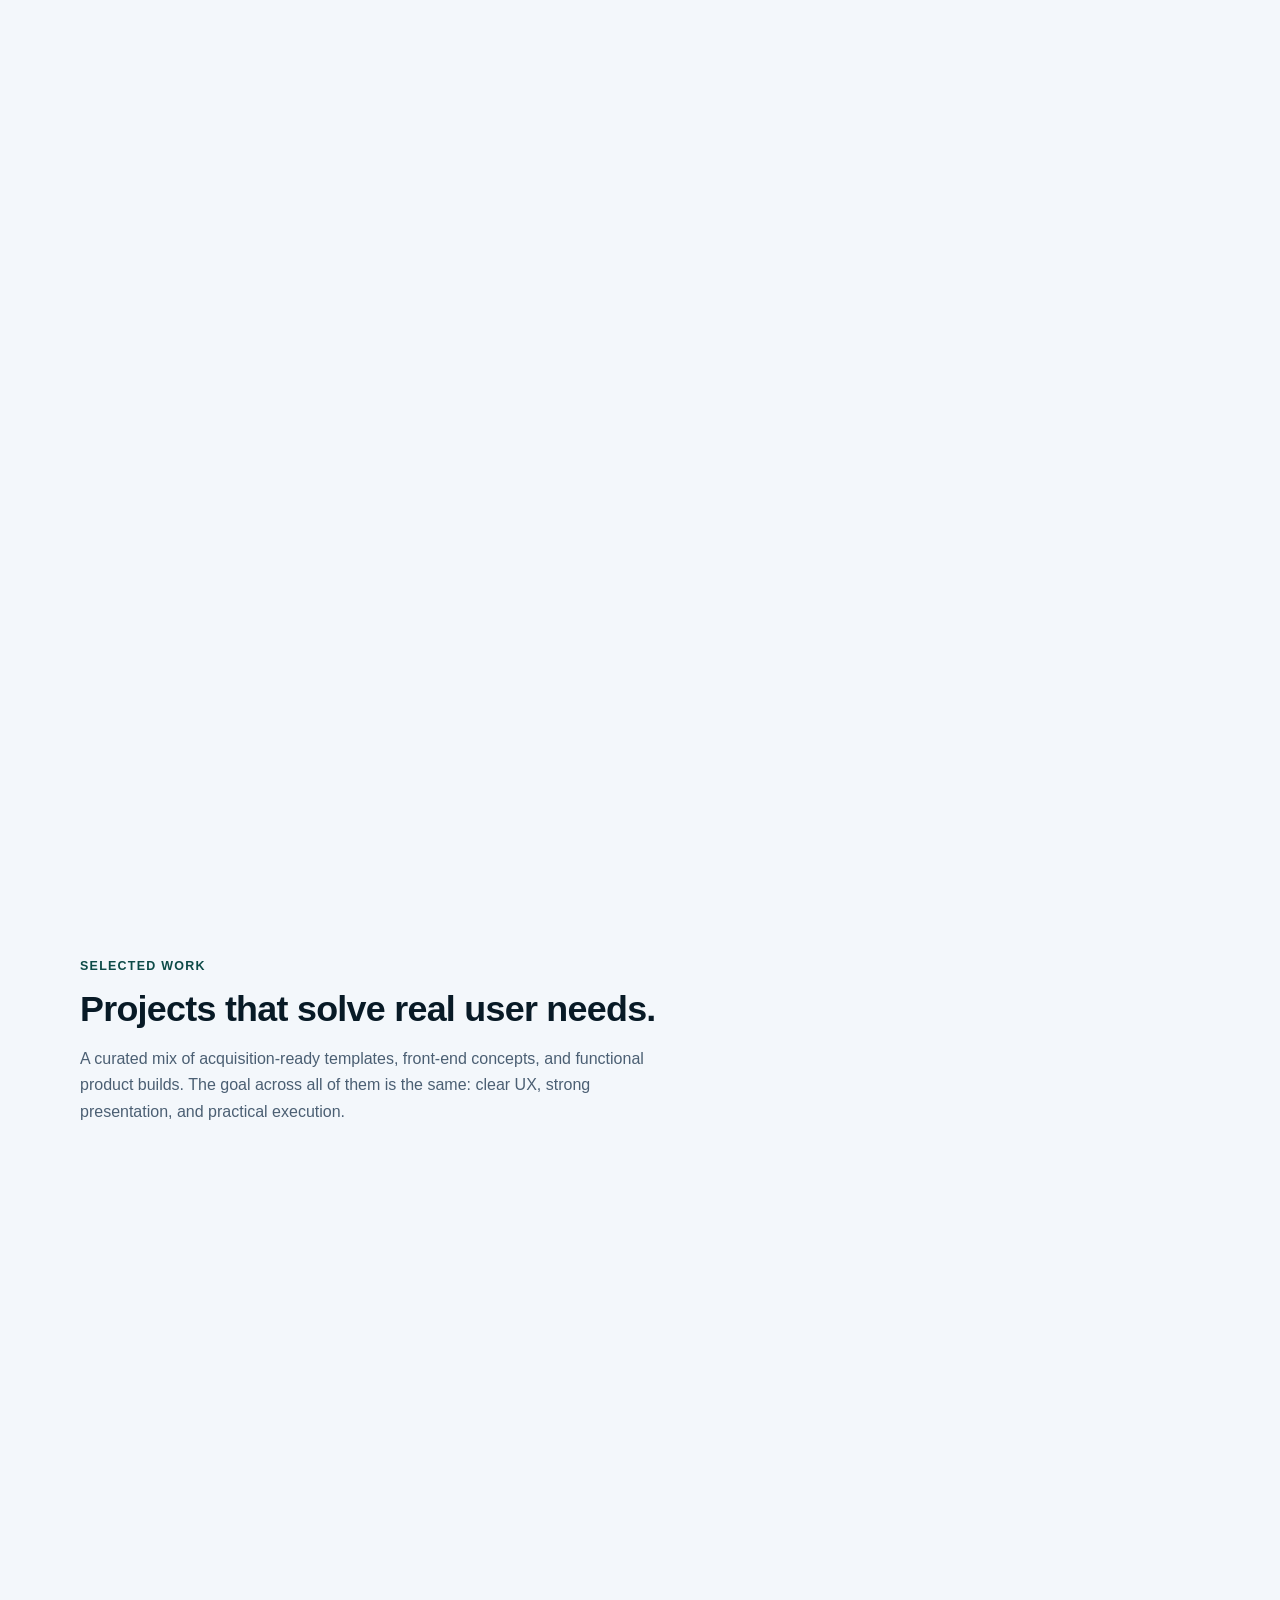
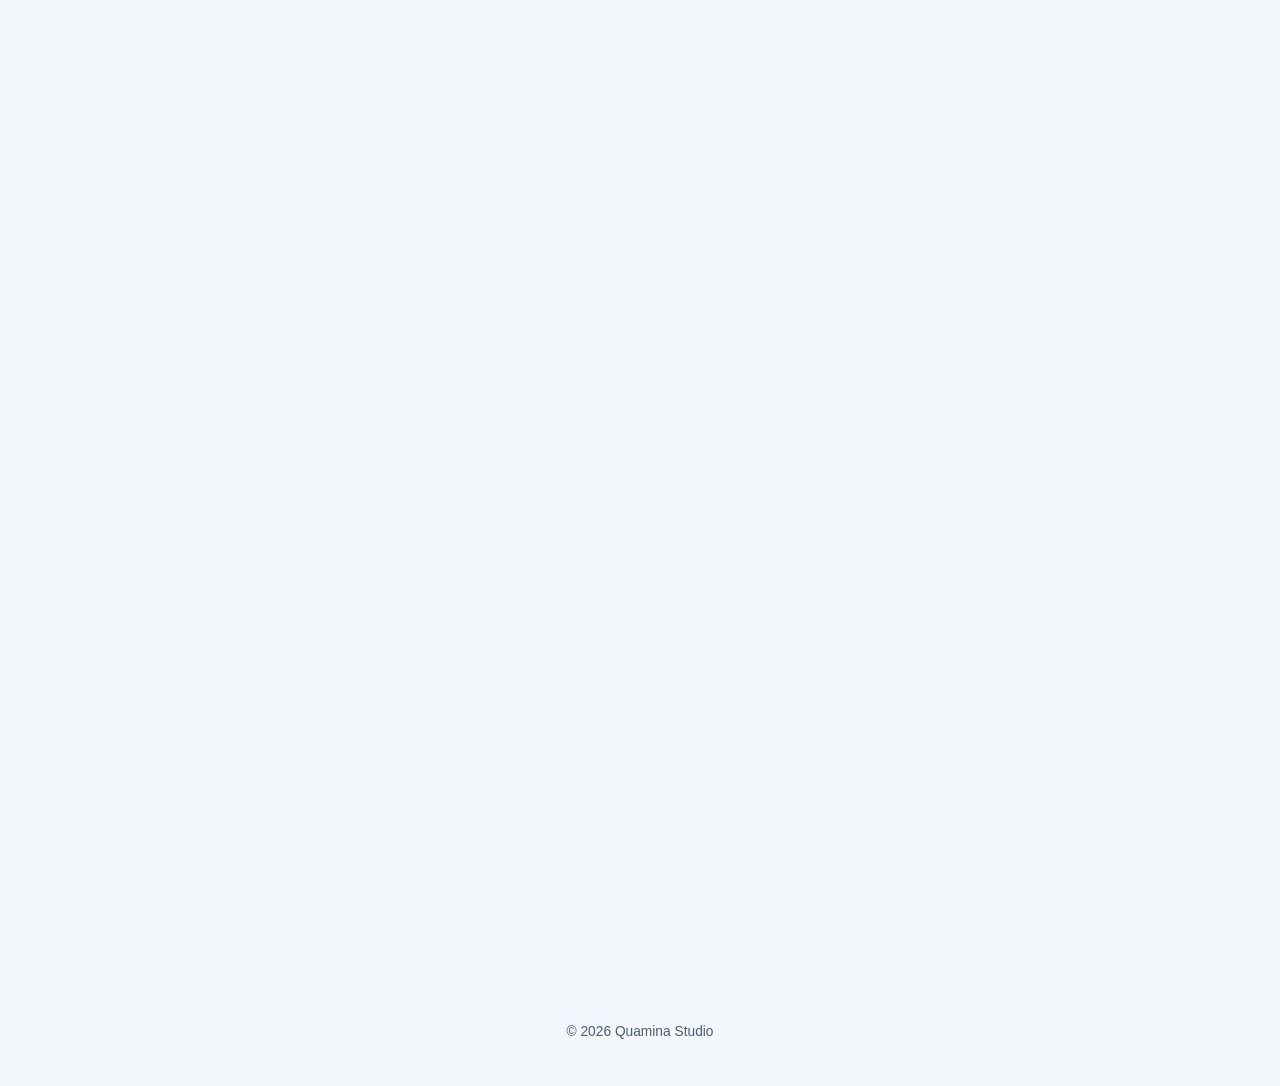
==== commit 5ce93254: "restructure of projects and the focus sec" ====
--- a/index.html
+++ b/index.html
@@ -9,7 +9,7 @@
     <meta name="color-scheme" content="light dark">
     <meta name="theme-color" content="#081a26">
     <meta name="referrer" content="strict-origin-when-cross-origin">
-    <meta http-equiv="Content-Security-Policy" content="default-src 'self'; script-src 'self' 'sha256-pd07sbdn7jzdlOpr7Y+v9huxkBK3n7EVrdtQKIRg8M0='; style-src 'self' https://fonts.googleapis.com; font-src https://fonts.gstatic.com; img-src 'self' https: data:; connect-src 'self' https://canvas-api-9y7i.onrender.com; base-uri 'self'; form-action 'self' https://canvas-api-9y7i.onrender.com; upgrade-insecure-requests">
+    <meta http-equiv="Content-Security-Policy" content="default-src 'self'; script-src 'self' 'sha256-CU/oCbZJbyZ35ehoAxbujbDeeLkvoBz/39E6rcKRCxU='; style-src 'self' https://fonts.googleapis.com; font-src https://fonts.gstatic.com; img-src 'self' https: data:; connect-src 'self' https://canvas-api-9y7i.onrender.com; base-uri 'self'; form-action 'self' https://canvas-api-9y7i.onrender.com; upgrade-insecure-requests">
     <title>Quamina Elvin | Full-Stack Software Developer</title>
     <link rel="canonical" href="https://quaminaelvin.com/">
     <meta property="og:site_name" content="Quamina Elvin">
@@ -29,7 +29,7 @@
     <link rel="stylesheet" href="styles/portfolio.css">
     <link rel="icon" href="img/favicon-quamina.svg" type="image/svg+xml">
     <script type="application/ld+json" id="seo-schema">
-{"@context":"https://schema.org","@graph":[{"@type":"WebSite","name":"Quamina Elvin","url":"https://quaminaelvin.com/"},{"@type":"Person","name":"Quamina Elvin","url":"https://quaminaelvin.com/","jobTitle":"Full-Stack Software Developer","description":"Full-stack software developer building scalable web systems, robust APIs, and production-ready applications.","email":"mailto:quaminaelvin@gmail.com","telephone":"+233542016816","sameAs":["https://www.linkedin.com/in/elvin-quamina-adjei-b1801538a","https://github.com/dev-quame"],"knowsAbout":["Full-Stack Development","Software Systems","Web Application Architecture","Backend APIs","React","TypeScript","Node.js","Express","MongoDB","Redis","Cloudinary","Playwright"],"worksFor":{"@type":"Organization","name":"Quamina Studio"}}]}
+{"@context":"https://schema.org","@graph":[{"@type":"WebSite","name":"Quamina Elvin","url":"https://quaminaelvin.com/"},{"@type":"Person","name":"Quamina Elvin","url":"https://quaminaelvin.com/","jobTitle":"Full-Stack Software Developer","description":"Full-stack software developer building scalable web systems, robust APIs, and production-ready applications.","email":"mailto:quaminaelvin@gmail.com","telephone":"+233542016816","sameAs":["https://www.linkedin.com/in/elvin-quamina-adjei-b1801538a","https://github.com/dev-quame"],"knowsAbout":["Full-Stack Development","Software Systems","Web Application Architecture","Backend APIs","API Design","Database Modeling","React","TypeScript","Node.js","Express","MongoDB","PostgreSQL","Redis","Cloudinary","Stripe","Paystack","Playwright"],"worksFor":{"@type":"Organization","name":"Quamina Studio"}}]}
     </script>
     <script src="js/portfollio.js" defer></script>
     <script src="js/script.js" defer></script>
@@ -104,46 +104,65 @@
                     </p>
                     <p>
                         Recently, I built a full-stack e-commerce application using React (Vite, TypeScript, Tailwind),
-                        Express/Node, MongoDB, Redis, Cloudinary, and Paystack, with Playwright E2E testing.
+                        Express/Node, MongoDB, Redis, Cloudinary, Stripe, and Paystack, with Playwright E2E testing.
                         I prioritize maintainability, accessibility, and business impact.
                     </p>
+                    <p>
+                        I also work comfortably with PostgreSQL when a relational model, structured queries, and stronger transactional guarantees are the right fit.
+                    </p>
                     <a href="#contact" class="text-link">Let us build something</a>
                 </div>
 
                 <aside class="about-card reveal" aria-label="Skills and strengths">
-                    <h3>Core stack</h3>
-                    <ul class="skill-cloud">
-                        <li>React</li>
-                        <li>Vite</li>
-                        <li>TypeScript</li>
-                        <li>Tailwind CSS</li>
-                        <li>Node.js</li>
-                        <li>Express</li>
-                        <li>MongoDB</li>
-                        <li>Redis</li>
-                        <li>Cloudinary</li>
-                        <li>Paystack</li>
-                        <li>Playwright E2E</li>
-                        <li>REST API Design</li>
-                        <li>Performance</li>
-                        <li>Accessibility</li>
-                    </ul>
-
-                    <h3>Foundations</h3>
-                    <ul class="skill-cloud">
-                        <li>HTML5</li>
-                        <li>CSS3</li>
-                        <li>JavaScript</li>
-                        <li>Responsive UX</li>
-                        <li>Git/GitHub</li>
-                    </ul>
-
-                    <h3>Working style</h3>
-                    <ul class="strength-list">
-                        <li>Production-ready interfaces</li>
-                        <li>Design consistency across breakpoints</li>
-                        <li>Clean architecture and maintainable code</li>
-                    </ul>
+                    <div class="stack-group">
+                        <h3>Frontend</h3>
+                        <ul class="skill-cloud">
+                            <li>React</li>
+                            <li>Vite</li>
+                            <li>TypeScript</li>
+                            <li>Tailwind CSS</li>
+                            <li>HTML5</li>
+                            <li>CSS3</li>
+                            <li>JavaScript</li>
+                            <li>Responsive UX</li>
+                        </ul>
+                    </div>
+
+                    <div class="stack-group">
+                        <h3>Backend &amp; systems</h3>
+                        <ul class="skill-cloud">
+                            <li>Node.js</li>
+                            <li>Express</li>
+                            <li>MongoDB</li>
+                            <li>PostgreSQL</li>
+                            <li>Redis</li>
+                            <li>API Design</li>
+                            <li>Database Modeling</li>
+                            <li>Cloudinary</li>
+                            <li>Payment Integrations</li>
+                        </ul>
+                    </div>
+
+                    <div class="stack-group">
+                        <h3>Delivery &amp; quality</h3>
+                        <ul class="skill-cloud">
+                            <li>Stripe</li>
+                            <li>Paystack</li>
+                            <li>Playwright E2E</li>
+                            <li>Performance</li>
+                            <li>Accessibility</li>
+                            <li>Git/GitHub</li>
+                        </ul>
+                    </div>
+
+                    <div class="stack-group">
+                        <h3>Working style</h3>
+                        <ul class="strength-list">
+                            <li>Production-ready interfaces</li>
+                            <li>Design consistency across breakpoints</li>
+                            <li>Clean architecture and maintainable code</li>
+                        </ul>
+                    </div>
                 </aside>
             </div>
         </section>
@@ -182,59 +201,105 @@
                     <p class="section-kicker">Selected work</p>
                     <h2>Projects that solve real user needs.</h2>
                     <p>
-                        A sample of interfaces and products I designed and built, each focused on user experience,
-                        responsiveness, and practical execution. Some are also structured to be customized and acquired.
+                        A curated mix of acquisition-ready templates, front-end concepts, and functional product builds.
+                        The goal across all of them is the same: clear UX, strong presentation, and practical execution.
                     </p>
                 </header>
 
-                <div class="projects-grid">
-                    <article class="project-card card reveal">
-                        <a href="musaChops.html" target="_blank" rel="noopener noreferrer" class="project-image-link">
-                            <img src="img/musa-card.jpg" alt="MusaChops restaurant landing page preview" loading="lazy" decoding="async" width="1200" height="615">
-                        </a>
-                        <div class="project-content">
-                            <span class="project-badge">Acquisition-ready</span>
-                            <h3>MusaChops</h3>
-                            <p>A restaurant landing page with focused visual hierarchy and clear call-to-action flow.</p>
-                            <a href="musaChops.html" target="_blank" rel="noopener noreferrer" class="project-link">View Project -&gt;</a>
-                        </div>
-                    </article>
-
-                    <article class="project-card card reveal">
-                        <a href="allInOneBarca.html" target="_blank" rel="noopener noreferrer" class="project-image-link">
-                            <img src="img/barca-card.jpg" alt="Barca4L football blog preview" loading="lazy" decoding="async" width="1200" height="615">
-                        </a>
-                        <div class="project-content">
-                            <span class="project-badge">Content platform</span>
-                            <h3>Barca4L</h3>
-                            <p>A football blog platform structured for readability, content flow, and recurring engagement.</p>
-                            <a href="allInOneBarca.html" target="_blank" rel="noopener noreferrer" class="project-link">View Project -&gt;</a>
-                        </div>
-                    </article>
-
-                    <article class="project-card card reveal">
-                        <a href="https://chiq-n-grill.vercel.app/" target="_blank" rel="noopener noreferrer" class="project-image-link">
-                            <img src="img/chiq-card.jpg" alt="ChiQ & Grill React project preview" loading="lazy" decoding="async" width="1200" height="606">
-                        </a>
-                        <div class="project-content">
-                            <span class="project-badge">React build</span>
-                            <h3>ChiQ & Grill</h3>
-                            <p>A React-based restaurant experience with bold branding and smooth user flow.</p>
-                            <a href="https://chiq-n-grill.vercel.app/" target="_blank" rel="noopener noreferrer" class="project-link">View Project -&gt;</a>
-                        </div>
-                    </article>
-
-                    <article class="project-card card reveal">
-                        <a href="https://signalcrypt.netlify.app/" target="_blank" rel="noopener noreferrer" class="project-image-link">
-                            <img src="img/crypto-card.jpg" alt="Crypto Tracker app preview" loading="lazy" decoding="async" width="1200" height="614">
-                        </a>
-                        <div class="project-content">
-                            <span class="project-badge">Data product</span>
-                            <h3>SignalCrypt (Crypto Tracker)</h3>
-                            <p>A real-time crypto tracker for monitoring cryptocurrency prices with a clean data-first interface.</p>
-                            <a href="https://signalcrypt.netlify.app/" target="_blank" rel="noopener noreferrer" class="project-link">View Project -&gt;</a>
-                        </div>
-                    </article>
+                <div class="projects-band">
+                    <div class="projects-subhead reveal">
+                        <h3>Acquisition-ready templates</h3>
+                        <p>These are structured to be adapted for brands, founders, and businesses that want a faster route to launch.</p>
+                    </div>
+
+                    <div class="projects-grid projects-grid-featured">
+                        <article class="project-card featured-project card reveal">
+                            <a href="https://northline-studio-rho.vercel.app/" target="_blank" rel="noopener noreferrer" class="project-image-link">
+                                <img src="img/northline-card.svg" alt="Northline Studio filmmaker portfolio preview" loading="lazy" decoding="async" width="1200" height="750">
+                            </a>
+                            <div class="project-content">
+                                <span class="project-badge">Acquisition-ready</span>
+                                <p class="project-meta">Filmmaker portfolio template</p>
+                                <h3>Northline Studio</h3>
+                                <p>A director-led studio template for filmmakers who need a cinematic portfolio with premium structure and presence.</p>
+                                <a href="https://northline-studio-rho.vercel.app/" target="_blank" rel="noopener noreferrer" class="project-link">View Project -&gt;</a>
+                            </div>
+                        </article>
+
+                        <article class="project-card featured-project card reveal">
+                            <a href="https://maison-aureline.vercel.app/" target="_blank" rel="noopener noreferrer" class="project-image-link">
+                                <img src="img/maison-aureline-card.svg" alt="Maison Aureline jewelry and watch ecommerce preview" loading="lazy" decoding="async" width="1200" height="750">
+                            </a>
+                            <div class="project-content">
+                                <span class="project-badge">Acquisition-ready</span>
+                                <p class="project-meta">Luxury ecommerce concept</p>
+                                <h3>Maison Aureline</h3>
+                                <p>A luxury ecommerce concept for watches, bridal rings, and jewelry gifts with a concierge-first buying flow.</p>
+                                <a href="https://maison-aureline.vercel.app/" target="_blank" rel="noopener noreferrer" class="project-link">View Project -&gt;</a>
+                            </div>
+                        </article>
+                    </div>
+                </div>
+
+                <div class="projects-band projects-band-secondary">
+                    <div class="projects-subhead reveal">
+                        <h3>Execution-led builds</h3>
+                        <p>These show how I think through interface quality, responsiveness, interactions, and practical product structure.</p>
+                    </div>
+
+                    <div class="projects-grid projects-grid-secondary">
+                        <article class="project-card card reveal">
+                            <a href="https://signalcrypt.netlify.app/" target="_blank" rel="noopener noreferrer" class="project-image-link">
+                                <img src="img/crypto-card.jpg" alt="Crypto Tracker app preview" loading="lazy" decoding="async" width="1200" height="614">
+                            </a>
+                            <div class="project-content">
+                                <span class="project-badge">Data product</span>
+                                <p class="project-meta">Crypto tracker interface</p>
+                                <h3>SignalCrypt</h3>
+                                <p>A real-time crypto tracker for monitoring cryptocurrency prices with a clean data-first interface.</p>
+                                <a href="https://signalcrypt.netlify.app/" target="_blank" rel="noopener noreferrer" class="project-link">View Project -&gt;</a>
+                            </div>
+                        </article>
+
+                        <article class="project-card card reveal">
+                            <a href="https://chiq-n-grill.vercel.app/" target="_blank" rel="noopener noreferrer" class="project-image-link">
+                                <img src="img/chiq-card.jpg" alt="ChiQ and Grill React project preview" loading="lazy" decoding="async" width="1200" height="606">
+                            </a>
+                            <div class="project-content">
+                                <span class="project-badge">React build</span>
+                                <p class="project-meta">Restaurant front-end experience</p>
+                                <h3>ChiQ &amp; Grill</h3>
+                                <p>A React-based restaurant experience with bold branding, stronger hierarchy, and a smoother customer flow.</p>
+                                <a href="https://chiq-n-grill.vercel.app/" target="_blank" rel="noopener noreferrer" class="project-link">View Project -&gt;</a>
+                            </div>
+                        </article>
+
+                        <article class="project-card card reveal">
+                            <a href="musaChops.html" target="_blank" rel="noopener noreferrer" class="project-image-link">
+                                <img src="img/musa-card.jpg" alt="MusaChops restaurant landing page preview" loading="lazy" decoding="async" width="1200" height="615">
+                            </a>
+                            <div class="project-content">
+                                <span class="project-badge">Concept build</span>
+                                <p class="project-meta">Restaurant concept page</p>
+                                <h3>MusaChops</h3>
+                                <p>A restaurant concept page sharpened around visual hierarchy, clearer actions, and a stronger mobile experience.</p>
+                                <a href="musaChops.html" target="_blank" rel="noopener noreferrer" class="project-link">View Project -&gt;</a>
+                            </div>
+                        </article>
+
+                        <article class="project-card card reveal">
+                            <a href="allInOneBarca.html" target="_blank" rel="noopener noreferrer" class="project-image-link">
+                                <img src="img/barca-card.jpg" alt="Barca4L football blog preview" loading="lazy" decoding="async" width="1200" height="615">
+                            </a>
+                            <div class="project-content">
+                                <span class="project-badge">Fun project</span>
+                                <p class="project-meta">Editorial fan build</p>
+                                <h3>Barca4L</h3>
+                                <p>A Barcelona fan blog project built around readable editorial flow, mobile interactions, and polished UI states.</p>
+                                <a href="allInOneBarca.html" target="_blank" rel="noopener noreferrer" class="project-link">View Project -&gt;</a>
+                            </div>
+                        </article>
+                    </div>
                 </div>
             </div>
         </section>
--- a/styles/portfolio.css
+++ b/styles/portfolio.css
@@ -516,6 +516,12 @@
     padding: 2.2rem;
 }
 
+.stack-group + .stack-group {
+    margin-top: 1.3rem;
+    padding-top: 1.3rem;
+    border-top: 1px solid color-mix(in srgb, var(--bg-soft) 72%, var(--border));
+}
+
 .about-card h3 {
     margin: 0;
     color: var(--heading);
@@ -639,15 +645,53 @@
     color: var(--text-muted);
 }
 
+.projects-band {
+    margin-top: 1.75rem;
+}
+
+.projects-band-secondary {
+    margin-top: 2rem;
+}
+
+.projects-subhead {
+    margin-bottom: 1rem;
+    display: grid;
+    gap: 0.35rem;
+    max-width: 62ch;
+}
+
+.projects-subhead h3 {
+    margin: 0;
+    color: var(--heading);
+    font-size: 1.1rem;
+    letter-spacing: -0.01em;
+}
+
+.projects-subhead p {
+    margin: 0;
+    color: var(--text-muted);
+    font-size: 0.96rem;
+}
+
 .projects-grid {
-    margin-top: 1.8rem;
     display: grid;
     grid-template-columns: repeat(2, minmax(0, 1fr));
     gap: 1rem;
+    align-items: stretch;
 }
 
 .project-card {
     overflow: hidden;
+    display: flex;
+    flex-direction: column;
+    min-height: 100%;
+}
+
+.featured-project {
+    border-color: color-mix(in srgb, var(--accent-soft) 46%, var(--border));
+    box-shadow:
+        0 18px 48px rgba(7, 29, 46, 0.12),
+        0 0 0 1px color-mix(in srgb, var(--accent-soft) 14%, transparent);
 }
 
 .project-image-link {
@@ -686,12 +730,16 @@
 
 .project-content {
     padding: 1.2rem 1.2rem 1.25rem;
+    display: flex;
+    flex-direction: column;
+    gap: 0.62rem;
+    flex: 1;
 }
 
 .project-badge {
     display: inline-flex;
     align-items: center;
-    margin-bottom: 0.58rem;
+    width: fit-content;
     font-size: 0.7rem;
     font-weight: 700;
     letter-spacing: 0.08em;
@@ -703,6 +751,10 @@
     padding: 0.25rem 0.52rem;
 }
 
+.featured-project .project-badge {
+    background: color-mix(in srgb, var(--accent-soft) 22%, var(--bg-elevated));
+}
+
 .project-content h3 {
     margin: 0;
     color: var(--heading);
@@ -710,14 +762,23 @@
 }
 
 .project-content p {
-    margin: 0.65rem 0 0;
+    margin: 0;
     color: var(--text-muted);
     font-size: 0.94rem;
+}
+
+.project-content .project-meta {
+    color: var(--accent-strong);
+    font-size: 0.74rem;
+    font-weight: 700;
+    letter-spacing: 0.09em;
+    text-transform: uppercase;
 }
 
 .project-link {
     display: inline-flex;
-    margin-top: 0.95rem;
+    margin-top: auto;
+    padding-top: 0.45rem;
     color: var(--accent-strong);
     font-weight: 700;
     font-size: 0.88rem;
@@ -982,6 +1043,10 @@
 
     .projects-grid {
         gap: 0.9rem;
+    }
+
+    .projects-band-secondary {
+        margin-top: 1.7rem;
     }
 }
 
@@ -1081,6 +1146,10 @@
     .project-content {
         padding: 1rem;
     }
+
+    .projects-subhead {
+        margin-bottom: 0.9rem;
+    }
 }
 
 @media (max-width: 460px) {
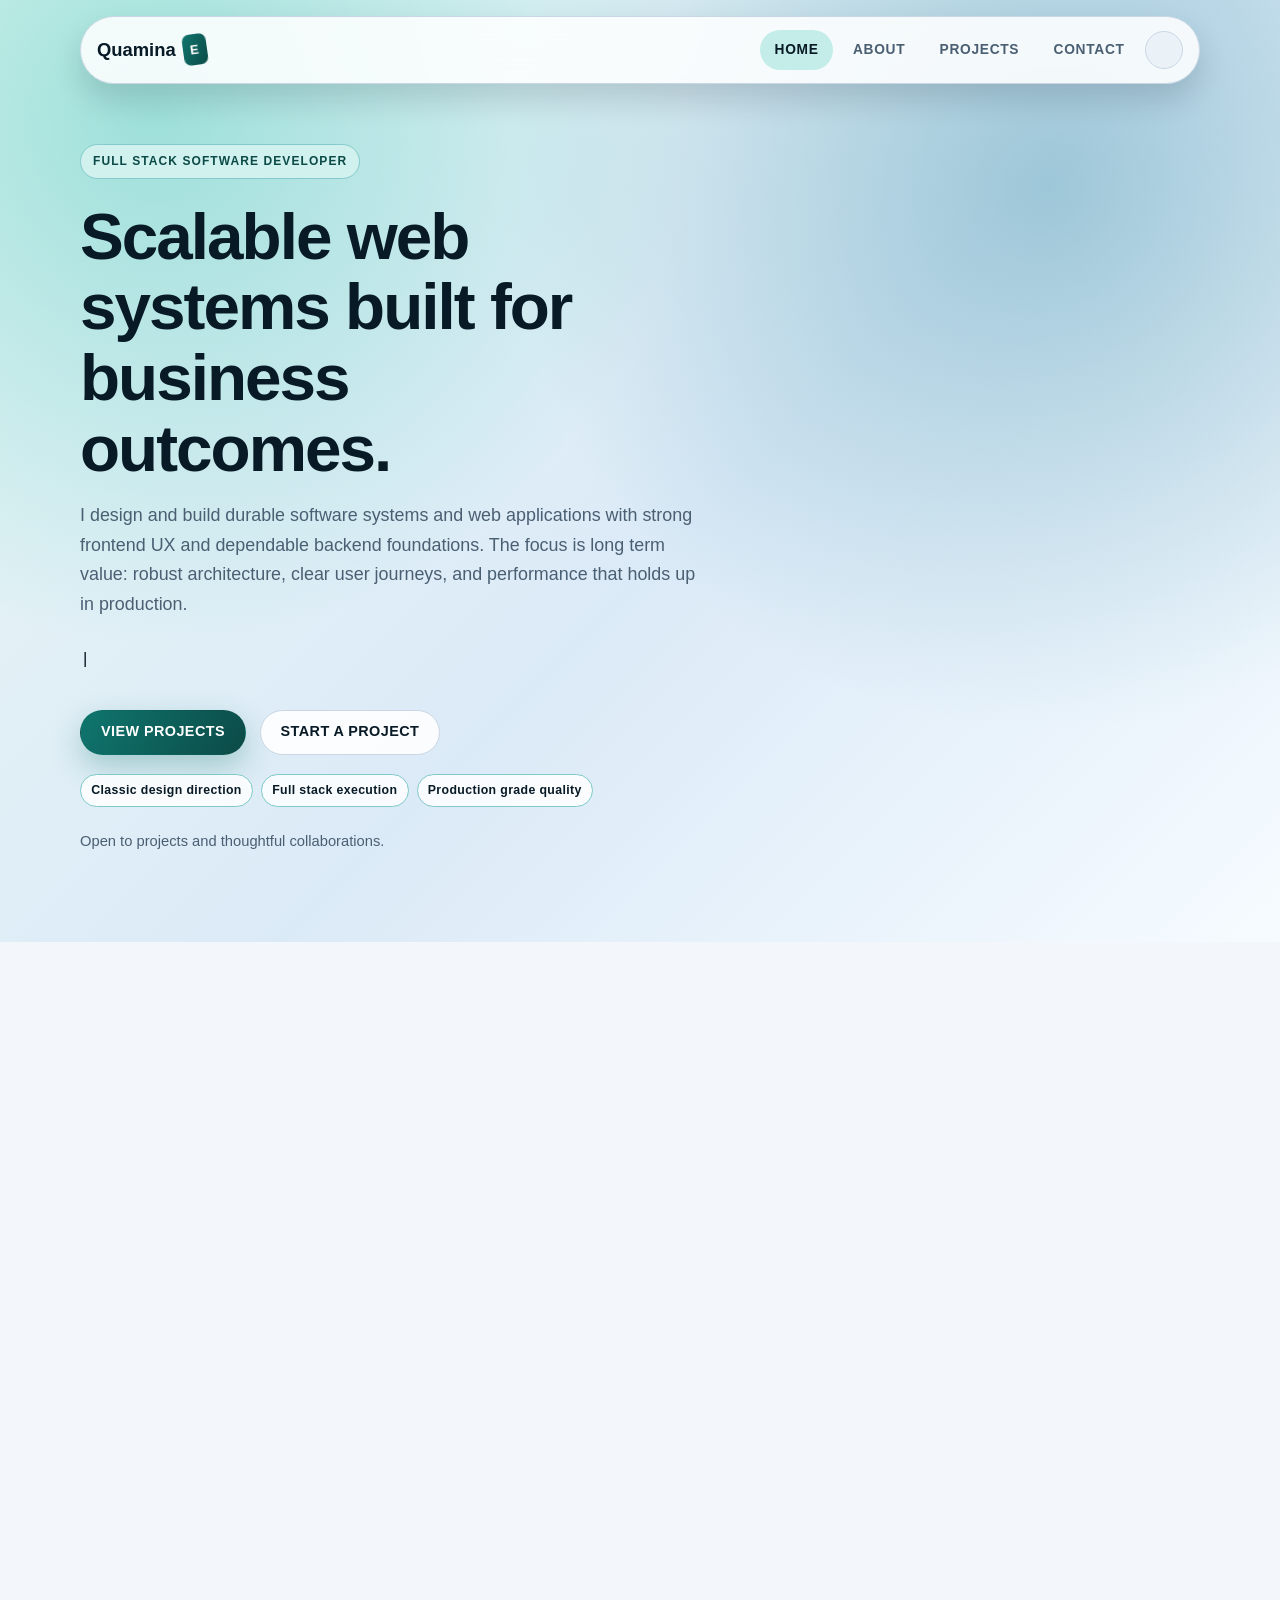
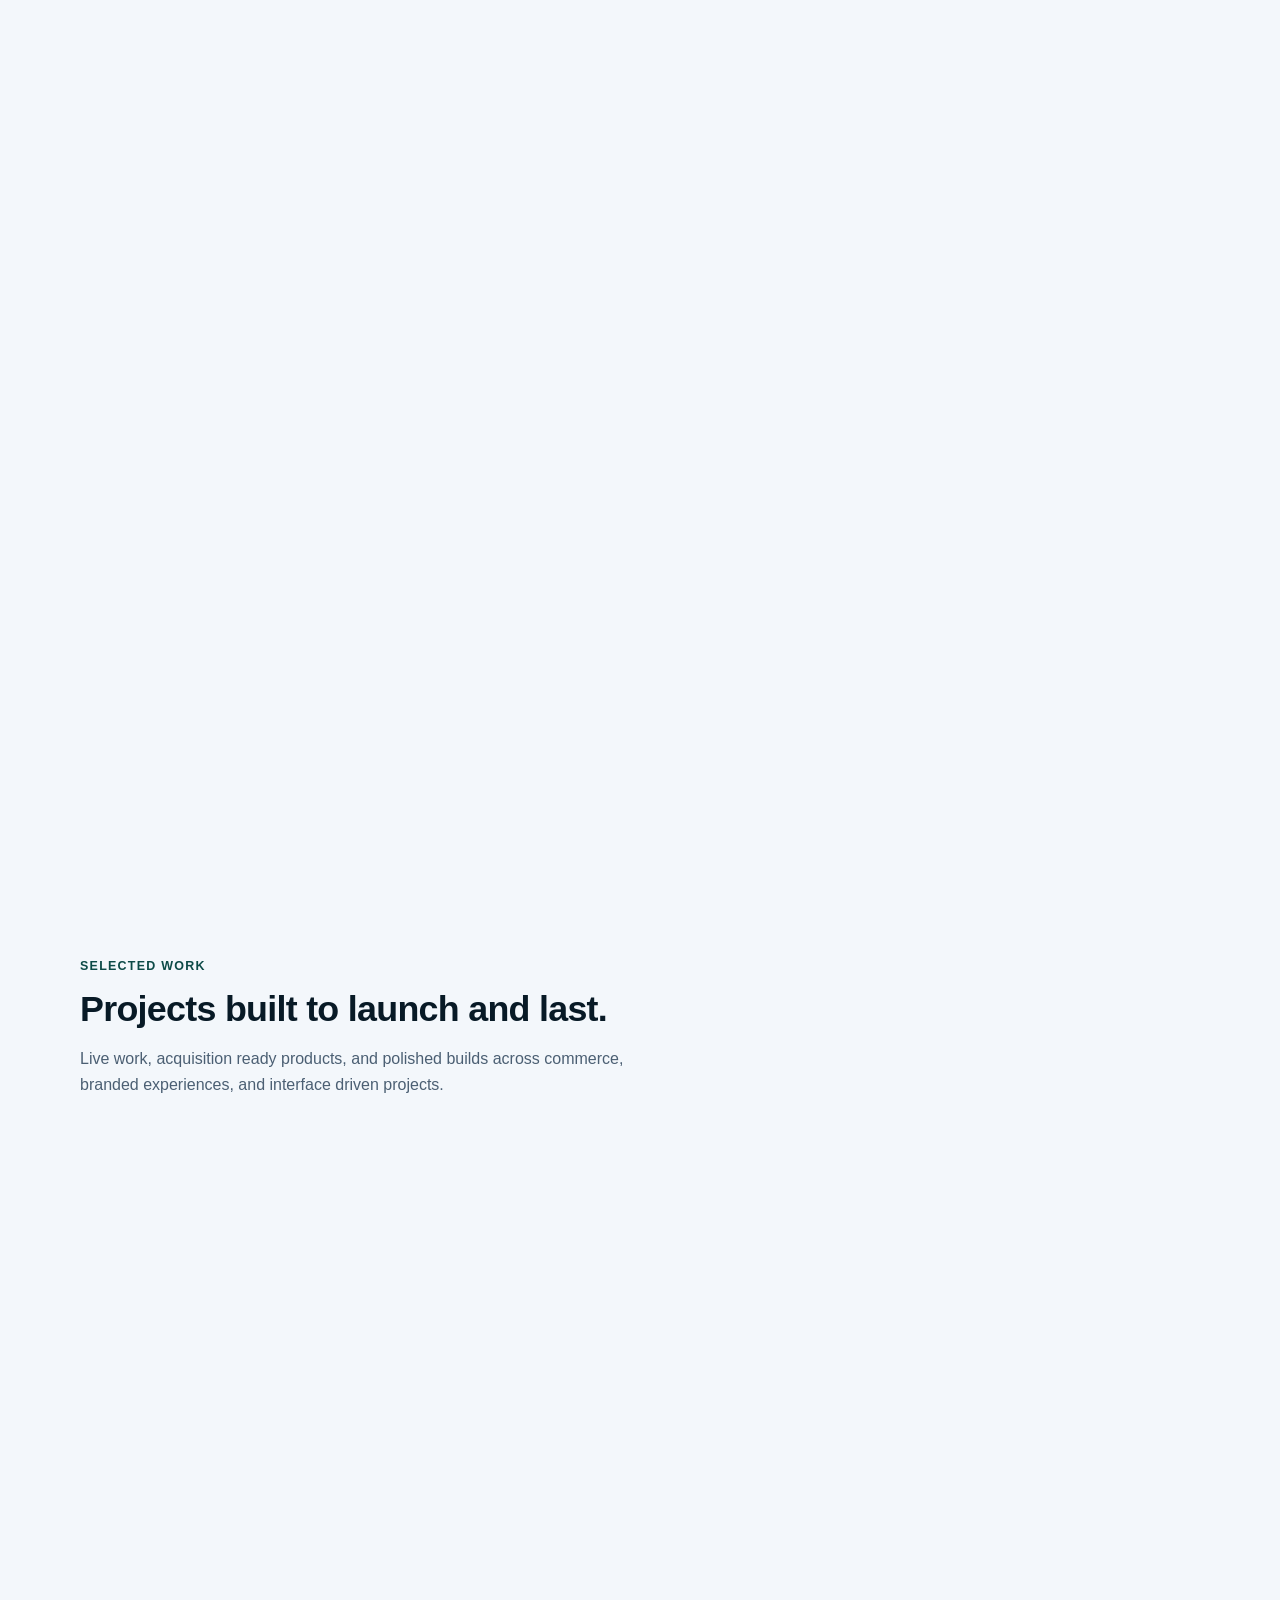
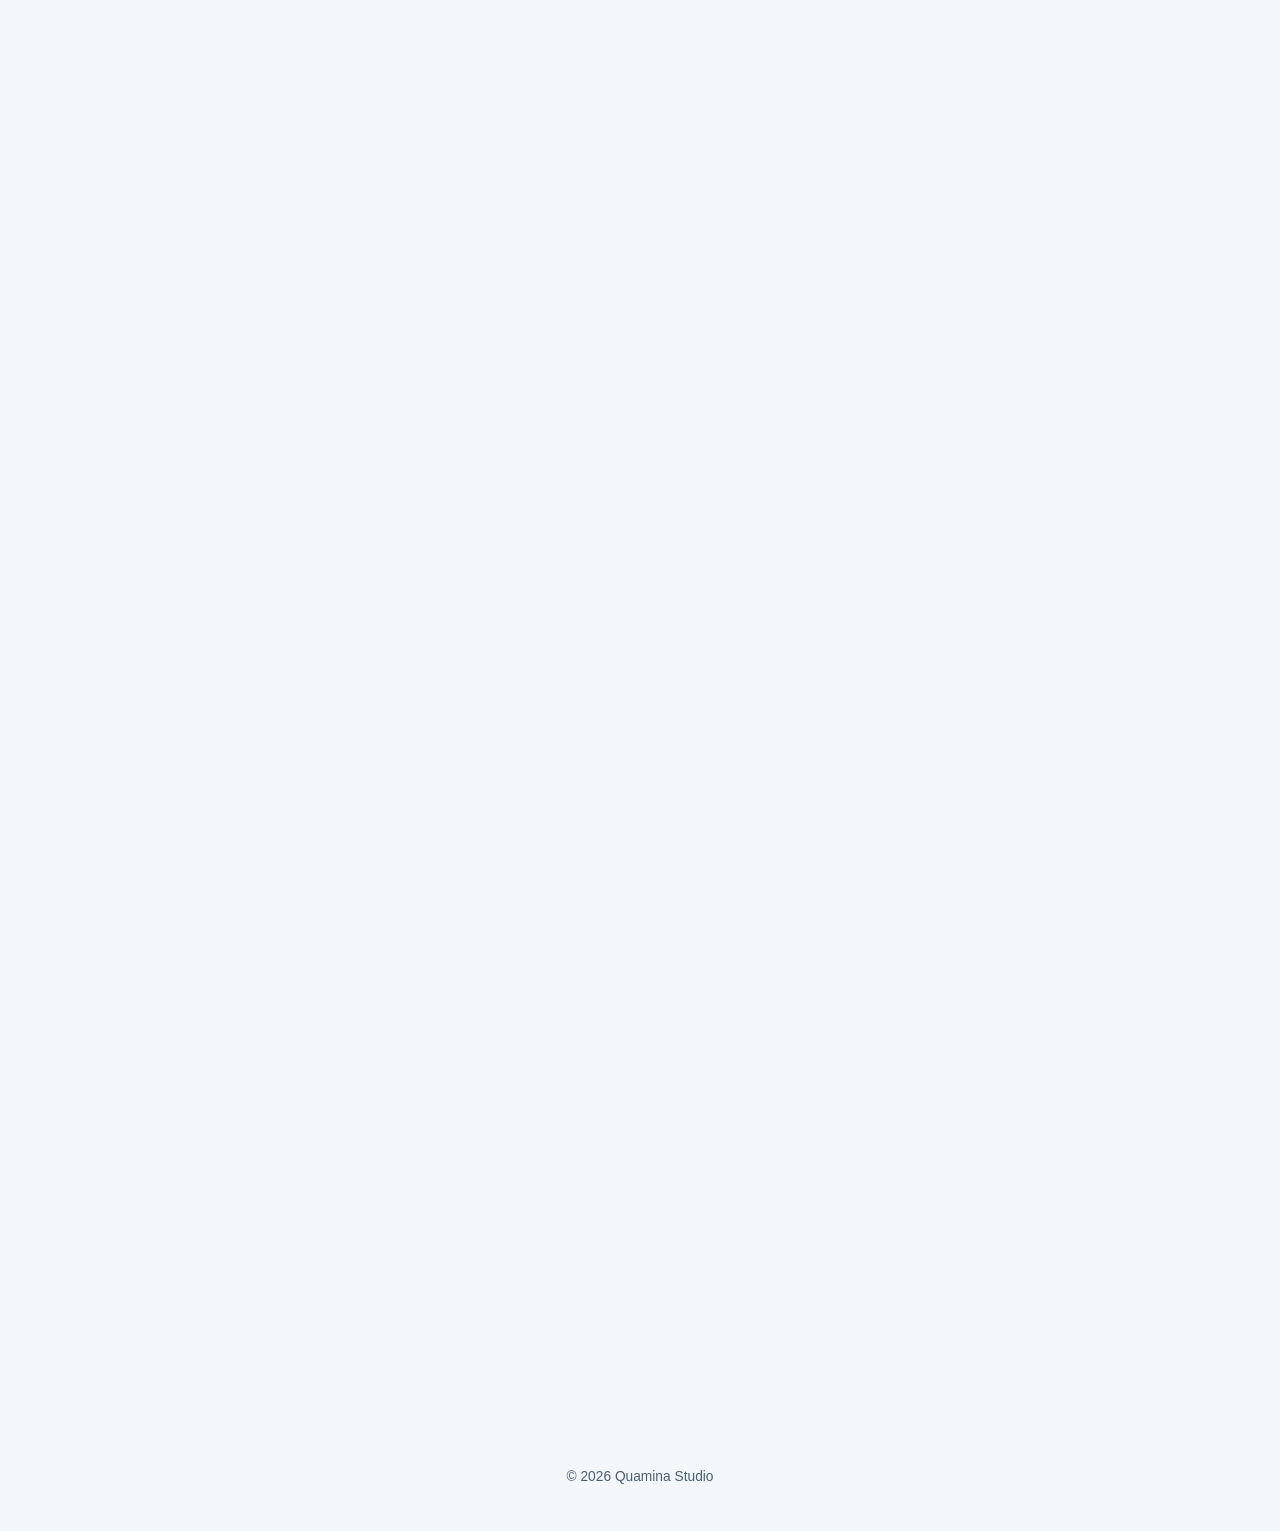
==== commit 312272ae: "allora store, chekkly and focus tightening" ====
--- a/index.html
+++ b/index.html
@@ -65,11 +65,11 @@
         </nav>
 
         <div class="hero wrapper">
-            <p class="eyebrow">Full-stack software developer</p>
+            <p class="eyebrow">Full stack software developer</p>
             <h1>Scalable web systems built for business outcomes.</h1>
             <p class="hero-subtitle">
-                I design and build durable software systems and web applications with strong front-end UX and dependable back-end foundations.
-                The focus is long-term value: robust architecture, clear user journeys, and performance that holds up in production.
+                I design and build durable software systems and web applications with strong frontend UX and dependable backend foundations.
+                The focus is long term value: robust architecture, clear user journeys, and performance that holds up in production.
             </p>
 
             <p class="typewriter" aria-live="polite">
@@ -84,11 +84,11 @@
 
             <ul class="hero-pillars" aria-label="Core value pillars">
                 <li>Classic design direction</li>
-                <li>Full-stack execution</li>
-                <li>Production-grade quality</li>
+                <li>Full stack execution</li>
+                <li>Production grade quality</li>
             </ul>
 
-            <p class="hero-note">Available for freelance work, long-term gigs, and product collaborations.</p>
+            <p class="hero-note">Open to projects and thoughtful collaborations.</p>
         </div>
     </header>
 
@@ -97,20 +97,19 @@
             <div class="wrapper about-grid">
                 <div class="about-panel reveal">
                     <p class="section-kicker">Focus</p>
-                    <h2>Built for clarity, speed, and outcomes.</h2>
-                    <p>
-                        I build complete software products and web systems from interface to API, using a modern stack backed by strong fundamentals.
-                        My default approach is practical and timeless: clean system architecture, clear UX, and features that age well.
-                    </p>
-                    <p>
-                        Recently, I built a full-stack e-commerce application using React (Vite, TypeScript, Tailwind),
-                        Express/Node, MongoDB, Redis, Cloudinary, Stripe, and Paystack, with Playwright E2E testing.
-                        I prioritize maintainability, accessibility, and business impact.
-                    </p>
-                    <p>
-                        I also work comfortably with PostgreSQL when a relational model, structured queries, and stronger transactional guarantees are the right fit.
-                    </p>
-                    <a href="#contact" class="text-link">Let us build something</a>
+                    <h2>Built with structure and staying power.</h2>
+                    <p>
+                        I build full stack products and software systems where interface, data, and operations need to work together clearly.
+                        The approach is practical and durable: clean architecture, usable interfaces, and decisions that still make sense as the product grows.
+                    </p>
+                    <p>
+                        The work spans commerce platforms, school systems, management tools, and workflow driven products for teams that need software to do real operational work.
+                        That includes products shaped around payments, records, dashboards, approvals, and client facing journeys.
+                    </p>
+                    <p>
+                        I work across React, TypeScript, Node, Express, MongoDB, PostgreSQL, Redis, and payment integrations, choosing the stack to fit the system rather than forcing one pattern onto every build.
+                    </p>
+                    <a href="#contact" class="text-link">Start a conversation</a>
                 </div>
 
                 <aside class="about-card reveal" aria-label="Skills and strengths">
@@ -158,7 +157,7 @@
                     <div class="stack-group">
                         <h3>Working style</h3>
                         <ul class="strength-list">
-                            <li>Production-ready interfaces</li>
+                            <li>Production ready interfaces</li>
                             <li>Design consistency across breakpoints</li>
                             <li>Clean architecture and maintainable code</li>
                         </ul>
@@ -188,7 +187,7 @@
                     <ol class="studio-steps">
                         <li>Select a project concept aligned to your business goal.</li>
                         <li>I tailor features, branding, and data flow to your use case.</li>
-                        <li>You receive a launch-ready product with transition support.</li>
+                        <li>You receive a launch ready product with transition support.</li>
                     </ol>
                     <a href="#contact" class="btn btn-secondary">Discuss a project acquisition</a>
                 </aside>
@@ -199,55 +198,79 @@
             <div class="wrapper">
                 <header class="section-head">
                     <p class="section-kicker">Selected work</p>
-                    <h2>Projects that solve real user needs.</h2>
-                    <p>
-                        A curated mix of acquisition-ready templates, front-end concepts, and functional product builds.
-                        The goal across all of them is the same: clear UX, strong presentation, and practical execution.
+                    <h2>Projects built to launch and last.</h2>
+                    <p>
+                        Live work, acquisition ready products, and polished builds across commerce, branded experiences,
+                        and interface driven projects.
                     </p>
                 </header>
 
-                <div class="projects-band">
-                    <div class="projects-subhead reveal">
-                        <h3>Acquisition-ready templates</h3>
-                        <p>These are structured to be adapted for brands, founders, and businesses that want a faster route to launch.</p>
-                    </div>
-
-                    <div class="projects-grid projects-grid-featured">
-                        <article class="project-card featured-project card reveal">
+                <div class="projects-showcase">
+                    <div class="projects-grid projects-grid-spotlight">
+                        <article class="project-card flagship-project live-project card reveal">
+                            <a href="https://chekkly.com" target="_blank" rel="noopener noreferrer" class="project-image-link project-image-frame">
+                                <img src="img/chekkly-card.jpg" alt="Chekkly voucher platform preview" loading="lazy" decoding="async" width="1400" height="708">
+                            </a>
+                            <div class="project-content">
+                                <span class="project-badge">Live in production</span>
+                                <p class="project-meta">Voucher commerce platform</p>
+                                <h3>Chekkly</h3>
+                                <p class="project-summary">A real production platform for buying WAEC, WASSCE, BECE, and NOVDEC checker vouchers online with mobile money and instant delivery.</p>
+                                <ul class="project-highlights" aria-label="Chekkly highlights">
+                                    <li>Live transactions</li>
+                                    <li>MoMo checkout</li>
+                                    <li>Instant delivery</li>
+                                </ul>
+                                <a href="https://chekkly.com" target="_blank" rel="noopener noreferrer" class="project-link">Visit Live Site -&gt;</a>
+                            </div>
+                        </article>
+
+                        <article class="project-card flagship-project card reveal">
+                            <a href="alloraStore.html" class="project-image-link">
+                                <img src="img/allora-home-hero.jpg" alt="Allora Store storefront preview" loading="lazy" decoding="async" width="1440" height="1200">
+                            </a>
+                            <div class="project-content">
+                                <span class="project-badge">Acquisition ready</span>
+                                <p class="project-meta">Full ecommerce build</p>
+                                <h3>Allora Store</h3>
+                                <p class="project-summary">A fully functional ecommerce website with a premium retail presentation, complete shopping flow, and an admin layer for merchandising, products, orders, and store operations.</p>
+                                <ul class="project-highlights" aria-label="Allora Store highlights">
+                                    <li>Acquisition ready</li>
+                                    <li>Robust commerce UX</li>
+                                    <li>Admin control center</li>
+                                </ul>
+                                <a href="alloraStore.html" class="project-link">View Details -&gt;</a>
+                            </div>
+                        </article>
+                    </div>
+
+                    <div class="projects-grid projects-grid-library">
+                        <article class="project-card card reveal">
                             <a href="https://northline-studio-rho.vercel.app/" target="_blank" rel="noopener noreferrer" class="project-image-link">
                                 <img src="img/northline-card.svg" alt="Northline Studio filmmaker portfolio preview" loading="lazy" decoding="async" width="1200" height="750">
                             </a>
                             <div class="project-content">
-                                <span class="project-badge">Acquisition-ready</span>
+                                <span class="project-badge">Acquisition ready</span>
                                 <p class="project-meta">Filmmaker portfolio template</p>
                                 <h3>Northline Studio</h3>
-                                <p>A director-led studio template for filmmakers who need a cinematic portfolio with premium structure and presence.</p>
+                                <p>A director driven studio template for filmmakers who need a cinematic portfolio with premium structure and presence.</p>
                                 <a href="https://northline-studio-rho.vercel.app/" target="_blank" rel="noopener noreferrer" class="project-link">View Project -&gt;</a>
                             </div>
                         </article>
 
-                        <article class="project-card featured-project card reveal">
+                        <article class="project-card card reveal">
                             <a href="https://maison-aureline.vercel.app/" target="_blank" rel="noopener noreferrer" class="project-image-link">
                                 <img src="img/maison-aureline-card.svg" alt="Maison Aureline jewelry and watch ecommerce preview" loading="lazy" decoding="async" width="1200" height="750">
                             </a>
                             <div class="project-content">
-                                <span class="project-badge">Acquisition-ready</span>
+                                <span class="project-badge">Acquisition ready</span>
                                 <p class="project-meta">Luxury ecommerce concept</p>
                                 <h3>Maison Aureline</h3>
-                                <p>A luxury ecommerce concept for watches, bridal rings, and jewelry gifts with a concierge-first buying flow.</p>
+                                <p>A luxury ecommerce concept for watches, bridal rings, and jewelry gifts with a concierge led buying flow.</p>
                                 <a href="https://maison-aureline.vercel.app/" target="_blank" rel="noopener noreferrer" class="project-link">View Project -&gt;</a>
                             </div>
                         </article>
-                    </div>
-                </div>
-
-                <div class="projects-band projects-band-secondary">
-                    <div class="projects-subhead reveal">
-                        <h3>Execution-led builds</h3>
-                        <p>These show how I think through interface quality, responsiveness, interactions, and practical product structure.</p>
-                    </div>
-
-                    <div class="projects-grid projects-grid-secondary">
+                    
                         <article class="project-card card reveal">
                             <a href="https://signalcrypt.netlify.app/" target="_blank" rel="noopener noreferrer" class="project-image-link">
                                 <img src="img/crypto-card.jpg" alt="Crypto Tracker app preview" loading="lazy" decoding="async" width="1200" height="614">
@@ -256,7 +279,7 @@
                                 <span class="project-badge">Data product</span>
                                 <p class="project-meta">Crypto tracker interface</p>
                                 <h3>SignalCrypt</h3>
-                                <p>A real-time crypto tracker for monitoring cryptocurrency prices with a clean data-first interface.</p>
+                                <p>A real time crypto tracker for monitoring cryptocurrency prices with a clean data first interface.</p>
                                 <a href="https://signalcrypt.netlify.app/" target="_blank" rel="noopener noreferrer" class="project-link">View Project -&gt;</a>
                             </div>
                         </article>
@@ -267,9 +290,9 @@
                             </a>
                             <div class="project-content">
                                 <span class="project-badge">React build</span>
-                                <p class="project-meta">Restaurant front-end experience</p>
+                                <p class="project-meta">Restaurant frontend experience</p>
                                 <h3>ChiQ &amp; Grill</h3>
-                                <p>A React-based restaurant experience with bold branding, stronger hierarchy, and a smoother customer flow.</p>
+                                <p>A React based restaurant experience with bold branding, stronger hierarchy, and a smoother customer flow.</p>
                                 <a href="https://chiq-n-grill.vercel.app/" target="_blank" rel="noopener noreferrer" class="project-link">View Project -&gt;</a>
                             </div>
                         </article>
--- a/styles/portfolio.css
+++ b/styles/portfolio.css
@@ -645,32 +645,10 @@
     color: var(--text-muted);
 }
 
-.projects-band {
+.projects-showcase {
     margin-top: 1.75rem;
-}
-
-.projects-band-secondary {
-    margin-top: 2rem;
-}
-
-.projects-subhead {
-    margin-bottom: 1rem;
     display: grid;
-    gap: 0.35rem;
-    max-width: 62ch;
-}
-
-.projects-subhead h3 {
-    margin: 0;
-    color: var(--heading);
-    font-size: 1.1rem;
-    letter-spacing: -0.01em;
-}
-
-.projects-subhead p {
-    margin: 0;
-    color: var(--text-muted);
-    font-size: 0.96rem;
+    gap: 1.3rem;
 }
 
 .projects-grid {
@@ -680,6 +658,14 @@
     align-items: stretch;
 }
 
+.projects-grid-spotlight {
+    gap: 1.15rem;
+}
+
+.projects-grid-library {
+    gap: 1rem;
+}
+
 .project-card {
     overflow: hidden;
     display: flex;
@@ -687,11 +673,18 @@
     min-height: 100%;
 }
 
-.featured-project {
+.flagship-project {
     border-color: color-mix(in srgb, var(--accent-soft) 46%, var(--border));
     box-shadow:
         0 18px 48px rgba(7, 29, 46, 0.12),
         0 0 0 1px color-mix(in srgb, var(--accent-soft) 14%, transparent);
+}
+
+.live-project {
+    border-color: color-mix(in srgb, #a855f7 38%, var(--border));
+    box-shadow:
+        0 18px 48px rgba(12, 18, 44, 0.18),
+        0 0 0 1px rgba(168, 85, 247, 0.14);
 }
 
 .project-image-link {
@@ -718,6 +711,20 @@
     transition: transform 0.35s ease;
 }
 
+.project-image-frame {
+    padding: 0.95rem;
+    background:
+        radial-gradient(circle at top left, color-mix(in srgb, var(--accent-soft) 20%, transparent), transparent 46%),
+        linear-gradient(140deg, color-mix(in srgb, var(--bg-soft) 72%, var(--bg-elevated)), color-mix(in srgb, var(--bg-elevated) 92%, transparent));
+}
+
+.project-image-frame img {
+    object-fit: contain;
+    border-radius: calc(var(--radius-md) + 0.1rem);
+    background: color-mix(in srgb, var(--bg-elevated) 92%, transparent);
+    border: 1px solid color-mix(in srgb, var(--bg-soft) 75%, var(--border));
+}
+
 .project-card:hover .project-image-link img,
 .project-card:focus-within .project-image-link img {
     transform: scale(1.05);
@@ -734,6 +741,10 @@
     flex-direction: column;
     gap: 0.62rem;
     flex: 1;
+}
+
+.flagship-project .project-content {
+    gap: 0.72rem;
 }
 
 .project-badge {
@@ -751,20 +762,35 @@
     padding: 0.25rem 0.52rem;
 }
 
-.featured-project .project-badge {
+.flagship-project .project-badge {
     background: color-mix(in srgb, var(--accent-soft) 22%, var(--bg-elevated));
+}
+
+.live-project .project-badge {
+    color: #f5e9ff;
+    border-color: rgba(168, 85, 247, 0.28);
+    background: linear-gradient(135deg, rgba(91, 33, 182, 0.92), rgba(192, 38, 211, 0.92));
 }
 
 .project-content h3 {
     margin: 0;
     color: var(--heading);
     font-size: 1.08rem;
+}
+
+.flagship-project .project-content h3 {
+    font-size: 1.22rem;
 }
 
 .project-content p {
     margin: 0;
     color: var(--text-muted);
     font-size: 0.94rem;
+}
+
+.flagship-project .project-summary {
+    color: var(--text);
+    font-size: 0.98rem;
 }
 
 .project-content .project-meta {
@@ -773,6 +799,25 @@
     font-weight: 700;
     letter-spacing: 0.09em;
     text-transform: uppercase;
+}
+
+.project-highlights {
+    list-style: none;
+    margin: 0.15rem 0 0;
+    padding: 0;
+    display: flex;
+    flex-wrap: wrap;
+    gap: 0.45rem;
+}
+
+.project-highlights li {
+    padding: 0.34rem 0.58rem;
+    border-radius: 999px;
+    border: 1px solid color-mix(in srgb, var(--bg-soft) 70%, var(--border));
+    background: color-mix(in srgb, var(--bg-soft) 58%, transparent);
+    color: var(--text);
+    font-size: 0.76rem;
+    font-weight: 600;
 }
 
 .project-link {
@@ -788,6 +833,10 @@
 .project-link:hover,
 .project-link:focus-visible {
     color: var(--accent);
+}
+
+.flagship-project .project-link {
+    padding-top: 0.7rem;
 }
 
 .contact-grid {
@@ -1045,8 +1094,8 @@
         gap: 0.9rem;
     }
 
-    .projects-band-secondary {
-        margin-top: 1.7rem;
+    .projects-showcase {
+        gap: 1rem;
     }
 }
 
@@ -1147,8 +1196,8 @@
         padding: 1rem;
     }
 
-    .projects-subhead {
-        margin-bottom: 0.9rem;
+    .projects-showcase {
+        margin-top: 1.45rem;
     }
 }
 
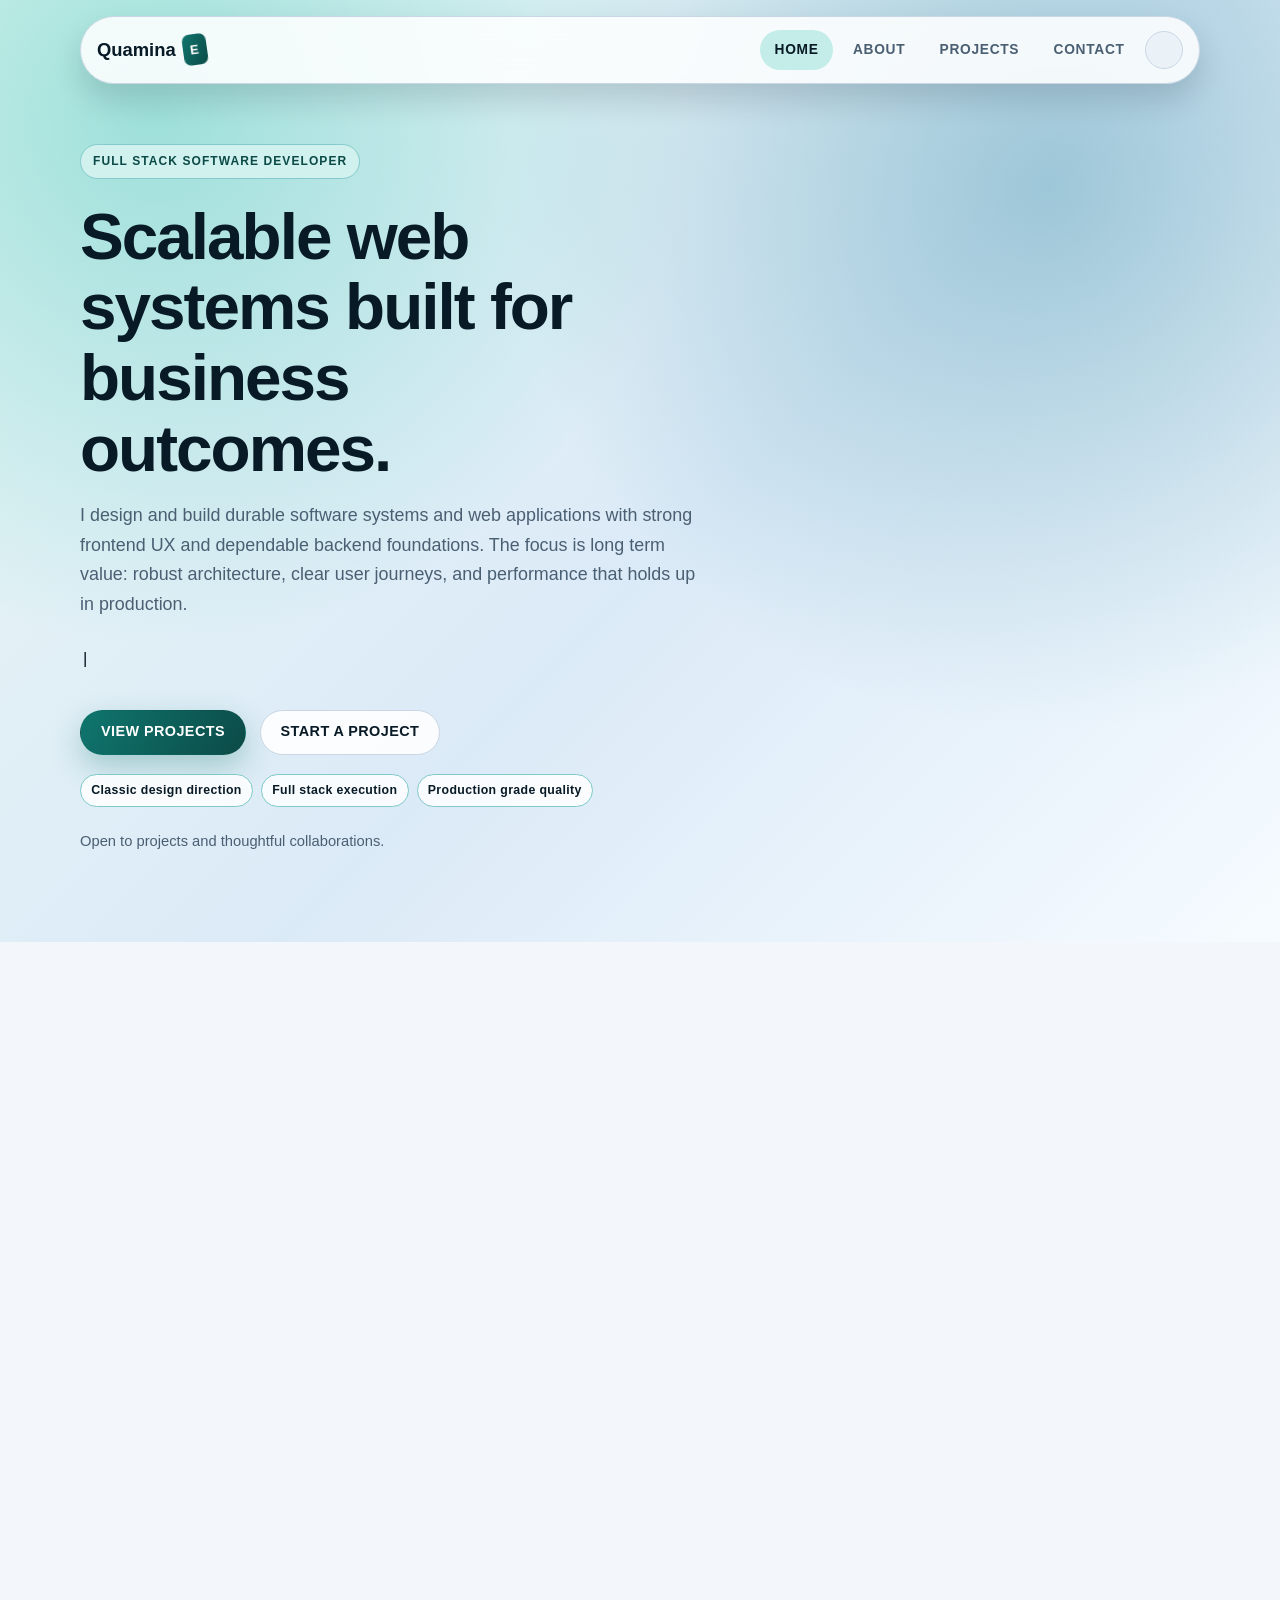
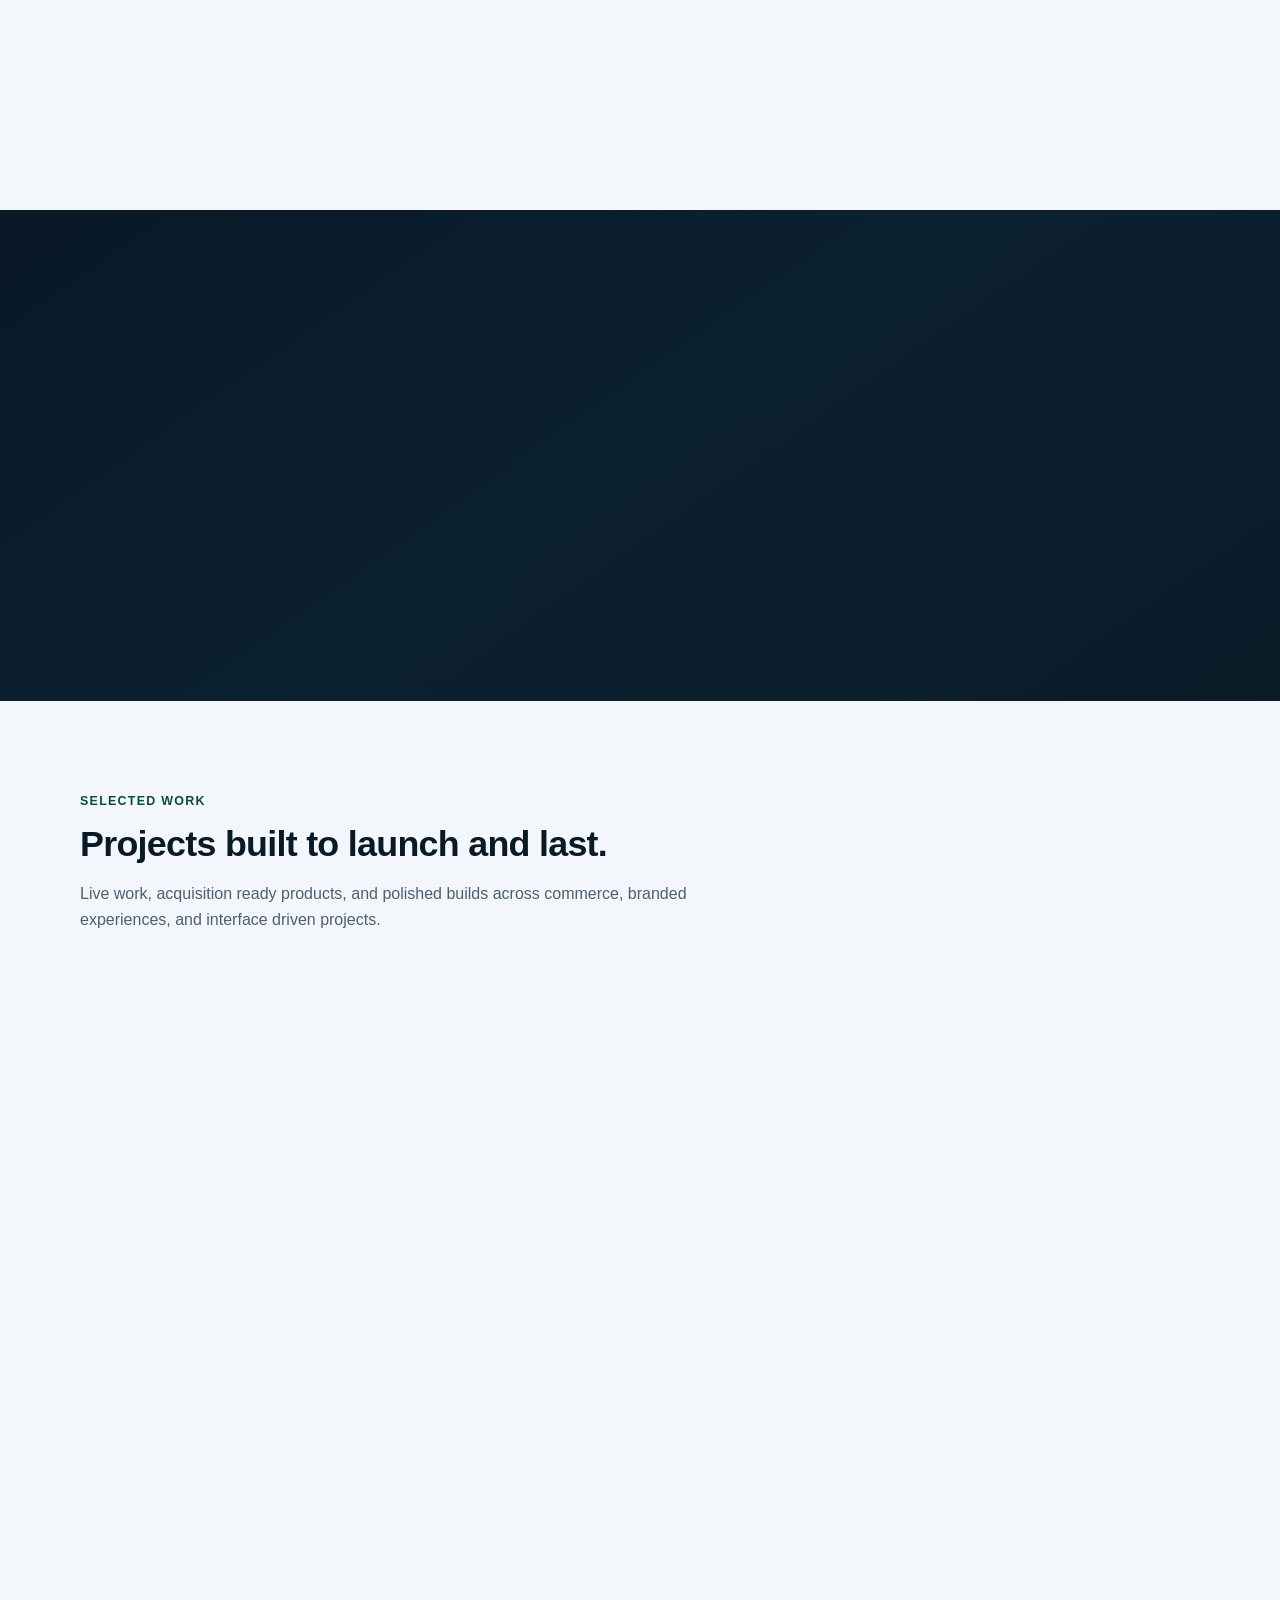
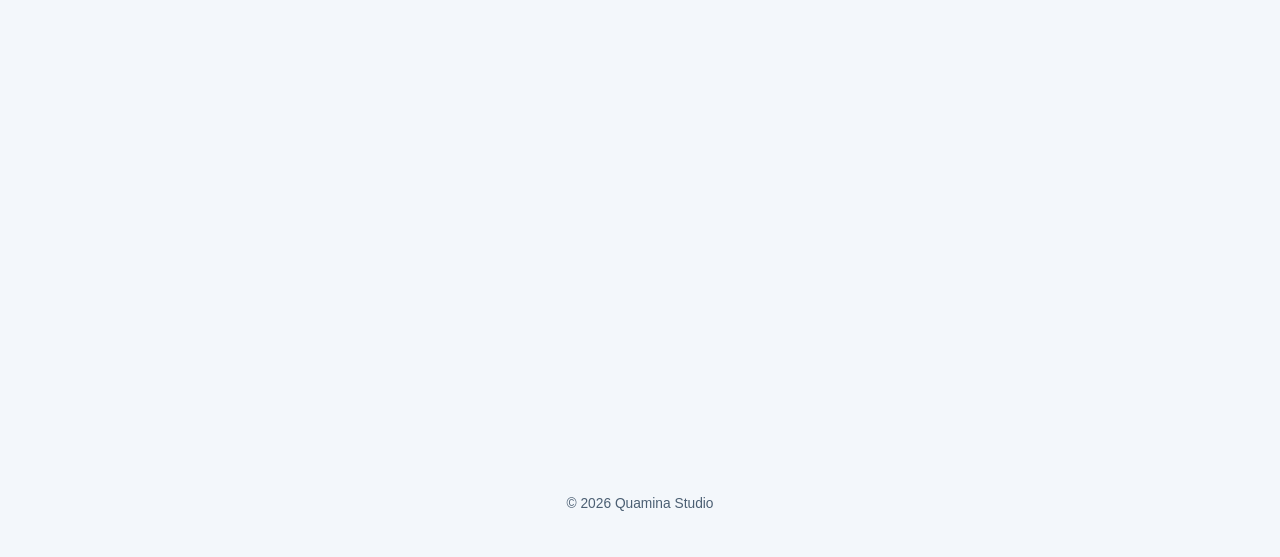
==== commit f6d9278d: "hello there cleaned up the main page" ====
--- a/index.html
+++ b/index.html
@@ -170,10 +170,9 @@
             <div class="wrapper studio-grid">
                 <div class="studio-panel reveal">
                     <p class="section-kicker">Product studio</p>
-                    <h2>Some projects are built to be acquired.</h2>
-                    <p>
-                        Beyond client builds, I also develop complete project products that can be adapted and launched by businesses.
-                        These products are available for teams that want a faster path from concept to launch.
+                    <h2>Some builds are available to acquire.</h2>
+                    <p>
+                        Beyond client work, I also package finished product builds that can be adapted for real businesses without starting from zero.
                     </p>
                     <ul class="studio-list">
                         <li>Solid architecture and clean codebase handover</li>
@@ -183,7 +182,7 @@
                 </div>
 
                 <aside class="studio-card reveal" aria-label="Project acquisition flow">
-                    <h3>Acquisition flow</h3>
+                    <h3>How it works</h3>
                     <ol class="studio-steps">
                         <li>Select a project concept aligned to your business goal.</li>
                         <li>I tailor features, branding, and data flow to your use case.</li>
@@ -331,9 +330,9 @@
             <div class="wrapper contact-grid">
                 <div class="contact-panel reveal">
                     <p class="section-kicker">Get in touch</p>
-                    <h2>Have a project idea?</h2>
-                    <p>
-                        Share your vision, timeline, and goals. I will help you shape it into a clean and effective digital product.
+                    <h2>Start a conversation.</h2>
+                    <p>
+                        Share the idea, the context, and where you want it to go.
                     </p>
 
                     <div class="contact-list">
--- a/styles/portfolio.css
+++ b/styles/portfolio.css
@@ -474,15 +474,13 @@
 .about-grid {
     display: grid;
     grid-template-columns: 1.15fr 0.85fr;
-    gap: 1.35rem;
-}
-
-.about-panel,
+    gap: 2.4rem;
+    align-items: start;
+}
+
 .about-card,
-.studio-panel,
 .studio-card,
 .project-card,
-.contact-panel,
 .form-panel {
     background: color-mix(in srgb, var(--bg-elevated) 90%, transparent);
     border: 1px solid var(--border);
@@ -491,12 +489,16 @@
 }
 
 .about-panel {
-    padding: 2.2rem;
+    padding: 0.2rem 0 0;
+    background: none;
+    border: 0;
+    box-shadow: none;
 }
 
 .about-panel p {
     margin: 1.05rem 0 0;
     color: var(--text-muted);
+    max-width: 41rem;
 }
 
 .text-link {
@@ -513,7 +515,21 @@
 }
 
 .about-card {
-    padding: 2.2rem;
+    position: relative;
+    padding: 0 0 0 2.1rem;
+    background: none;
+    border: 0;
+    box-shadow: none;
+}
+
+.about-card::before {
+    content: "";
+    position: absolute;
+    left: 0;
+    top: 0.25rem;
+    bottom: 0.25rem;
+    width: 1px;
+    background: color-mix(in srgb, var(--accent-soft) 28%, var(--border));
 }
 
 .stack-group + .stack-group {
@@ -579,17 +595,30 @@
 .studio-grid {
     display: grid;
     grid-template-columns: 1.05fr 0.95fr;
-    gap: 1.15rem;
-}
-
-.studio-panel,
+    gap: 2.4rem;
+    align-items: center;
+}
+
 .studio-card {
-    padding: 2rem;
+    padding: 1.7rem 1.8rem;
+}
+
+.studio {
+    position: relative;
+    background: linear-gradient(145deg, #081827, #0c2130 48%, #0a1b28 100%);
+}
+
+.studio-panel {
+    padding: 0;
+    background: none;
+    border: 0;
+    box-shadow: none;
 }
 
 .studio-panel p {
     margin-top: 0.9rem;
-    color: var(--text-muted);
+    color: rgba(228, 240, 248, 0.8);
+    max-width: 34rem;
 }
 
 .studio-list {
@@ -603,7 +632,7 @@
 .studio-list li {
     position: relative;
     padding-left: 1.18rem;
-    color: var(--text-muted);
+    color: rgba(228, 240, 248, 0.82);
 }
 
 .studio-list li::before {
@@ -619,7 +648,7 @@
 
 .studio-card h3 {
     margin: 0;
-    color: var(--heading);
+    color: #f4fbff;
     font-size: 1.08rem;
 }
 
@@ -628,16 +657,28 @@
     padding-left: 1.12rem;
     display: grid;
     gap: 0.72rem;
-    color: var(--text-muted);
+    color: rgba(228, 240, 248, 0.82);
 }
 
 .studio-steps li::marker {
-    color: var(--accent-strong);
+    color: #74f3dd;
     font-weight: 700;
 }
 
+.studio .section-kicker,
+.studio h2 {
+    color: #f4fbff;
+}
+
+.studio-card {
+    background: rgba(255, 255, 255, 0.06);
+    border: 1px solid rgba(116, 243, 221, 0.14);
+    box-shadow: none;
+    backdrop-filter: blur(10px);
+}
+
 .projects .section-head {
-    max-width: 68ch;
+    max-width: 42rem;
 }
 
 .projects .section-head p:last-child {
@@ -646,9 +687,9 @@
 }
 
 .projects-showcase {
-    margin-top: 1.75rem;
+    margin-top: 2rem;
     display: grid;
-    gap: 1.3rem;
+    gap: 2rem;
 }
 
 .projects-grid {
@@ -660,10 +701,13 @@
 
 .projects-grid-spotlight {
     gap: 1.15rem;
+    grid-template-columns: minmax(0, 1.08fr) minmax(0, 0.92fr);
+    align-items: end;
 }
 
 .projects-grid-library {
-    gap: 1rem;
+    grid-template-columns: repeat(3, minmax(0, 1fr));
+    gap: 1.45rem 1.15rem;
 }
 
 .project-card {
@@ -678,6 +722,10 @@
     box-shadow:
         0 18px 48px rgba(7, 29, 46, 0.12),
         0 0 0 1px color-mix(in srgb, var(--accent-soft) 14%, transparent);
+}
+
+.projects-grid-spotlight .project-card:nth-child(2) {
+    margin-top: 3.25rem;
 }
 
 .live-project {
@@ -839,20 +887,56 @@
     padding-top: 0.7rem;
 }
 
+.projects-grid-library .project-card {
+    background: none;
+    border: 0;
+    box-shadow: none;
+    overflow: visible;
+}
+
+.projects-grid-library .project-image-link {
+    border-bottom: 0;
+    border-radius: calc(var(--radius-lg) + 0.05rem);
+}
+
+.projects-grid-library .project-content {
+    padding: 0.95rem 0.1rem 0;
+}
+
+.projects-grid-library .project-badge {
+    padding: 0;
+    border: 0;
+    border-radius: 0;
+    background: none;
+}
+
+.projects-grid-library .project-highlights {
+    display: none;
+}
+
 .contact-grid {
     display: grid;
-    grid-template-columns: 0.95fr 1.05fr;
-    gap: 1.1rem;
-}
-
-.contact-panel,
+    grid-template-columns: 0.82fr 1.18fr;
+    gap: 2.4rem;
+    align-items: start;
+}
+
 .form-panel {
     padding: 2rem;
+    border-color: color-mix(in srgb, var(--accent-soft) 18%, var(--border));
+}
+
+.contact-panel {
+    padding: 0.2rem 0 0;
+    background: none;
+    border: 0;
+    box-shadow: none;
 }
 
 .contact-panel p {
     margin-top: 0.9rem;
     color: var(--text-muted);
+    max-width: 28rem;
 }
 
 .contact-list {
@@ -865,10 +949,9 @@
     display: flex;
     align-items: flex-start;
     gap: 0.75rem;
-    padding: 0.9rem;
-    border-radius: var(--radius-md);
-    border: 1px solid color-mix(in srgb, var(--bg-soft) 70%, var(--border));
-    background: color-mix(in srgb, var(--bg-soft) 52%, transparent);
+    padding: 0;
+    border: 0;
+    background: none;
 }
 
 .contact-item h3 {
@@ -929,12 +1012,12 @@
 .social-links a {
     width: 2.2rem;
     height: 2.2rem;
-    border: 1px solid var(--border);
+    border: 0;
     border-radius: 999px;
     display: inline-flex;
     align-items: center;
     justify-content: center;
-    background: color-mix(in srgb, var(--bg-soft) 65%, transparent);
+    background: color-mix(in srgb, var(--bg-soft) 48%, transparent);
     transition: transform 0.2s ease, border-color 0.2s ease;
 }
 
@@ -1096,6 +1179,23 @@
 
     .projects-showcase {
         gap: 1rem;
+    }
+
+    .about-card {
+        padding: 1.7rem 0 0;
+    }
+
+    .about-card::before {
+        left: 0;
+        right: 0;
+        top: 0;
+        bottom: auto;
+        width: auto;
+        height: 1px;
+    }
+
+    .projects-grid-spotlight .project-card:nth-child(2) {
+        margin-top: 0;
     }
 }
 
@@ -1192,6 +1292,12 @@
         padding: 1.4rem;
     }
 
+    .about-panel,
+    .studio-panel,
+    .contact-panel {
+        padding: 0;
+    }
+
     .project-content {
         padding: 1rem;
     }
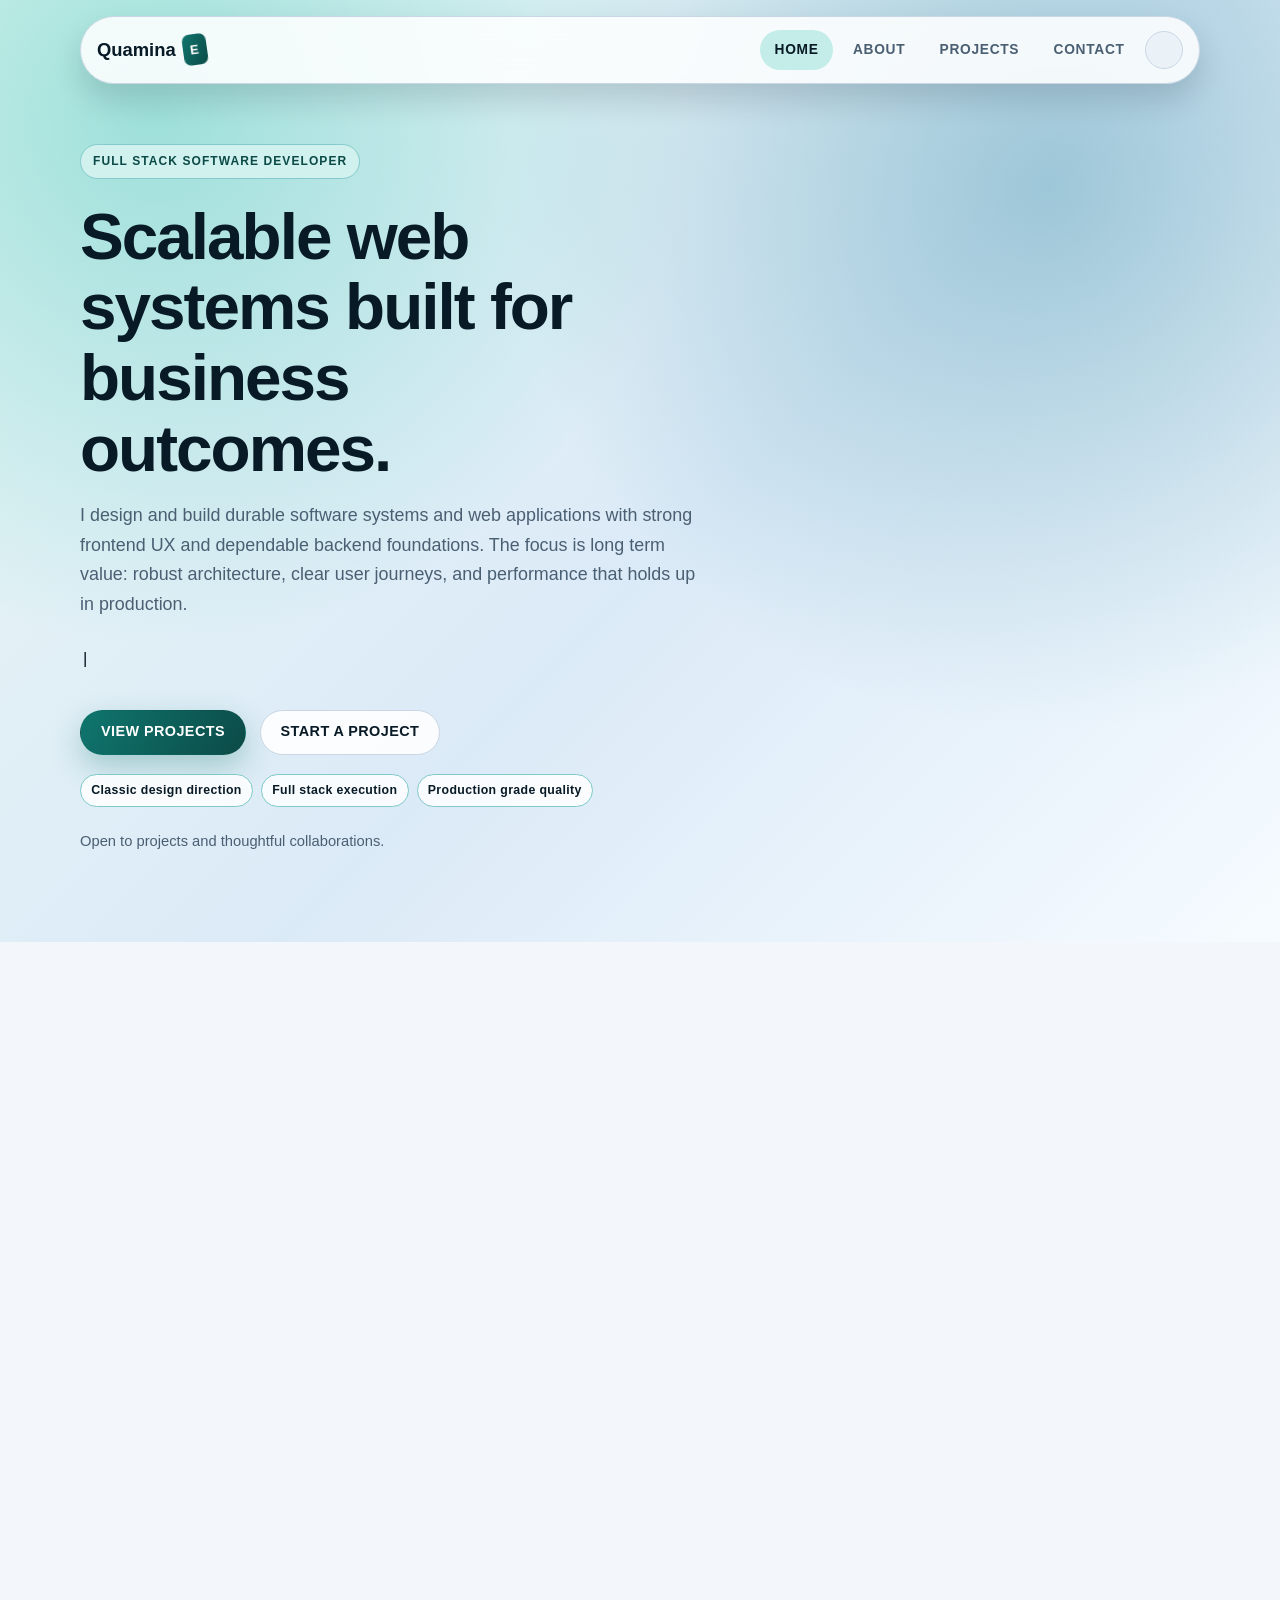
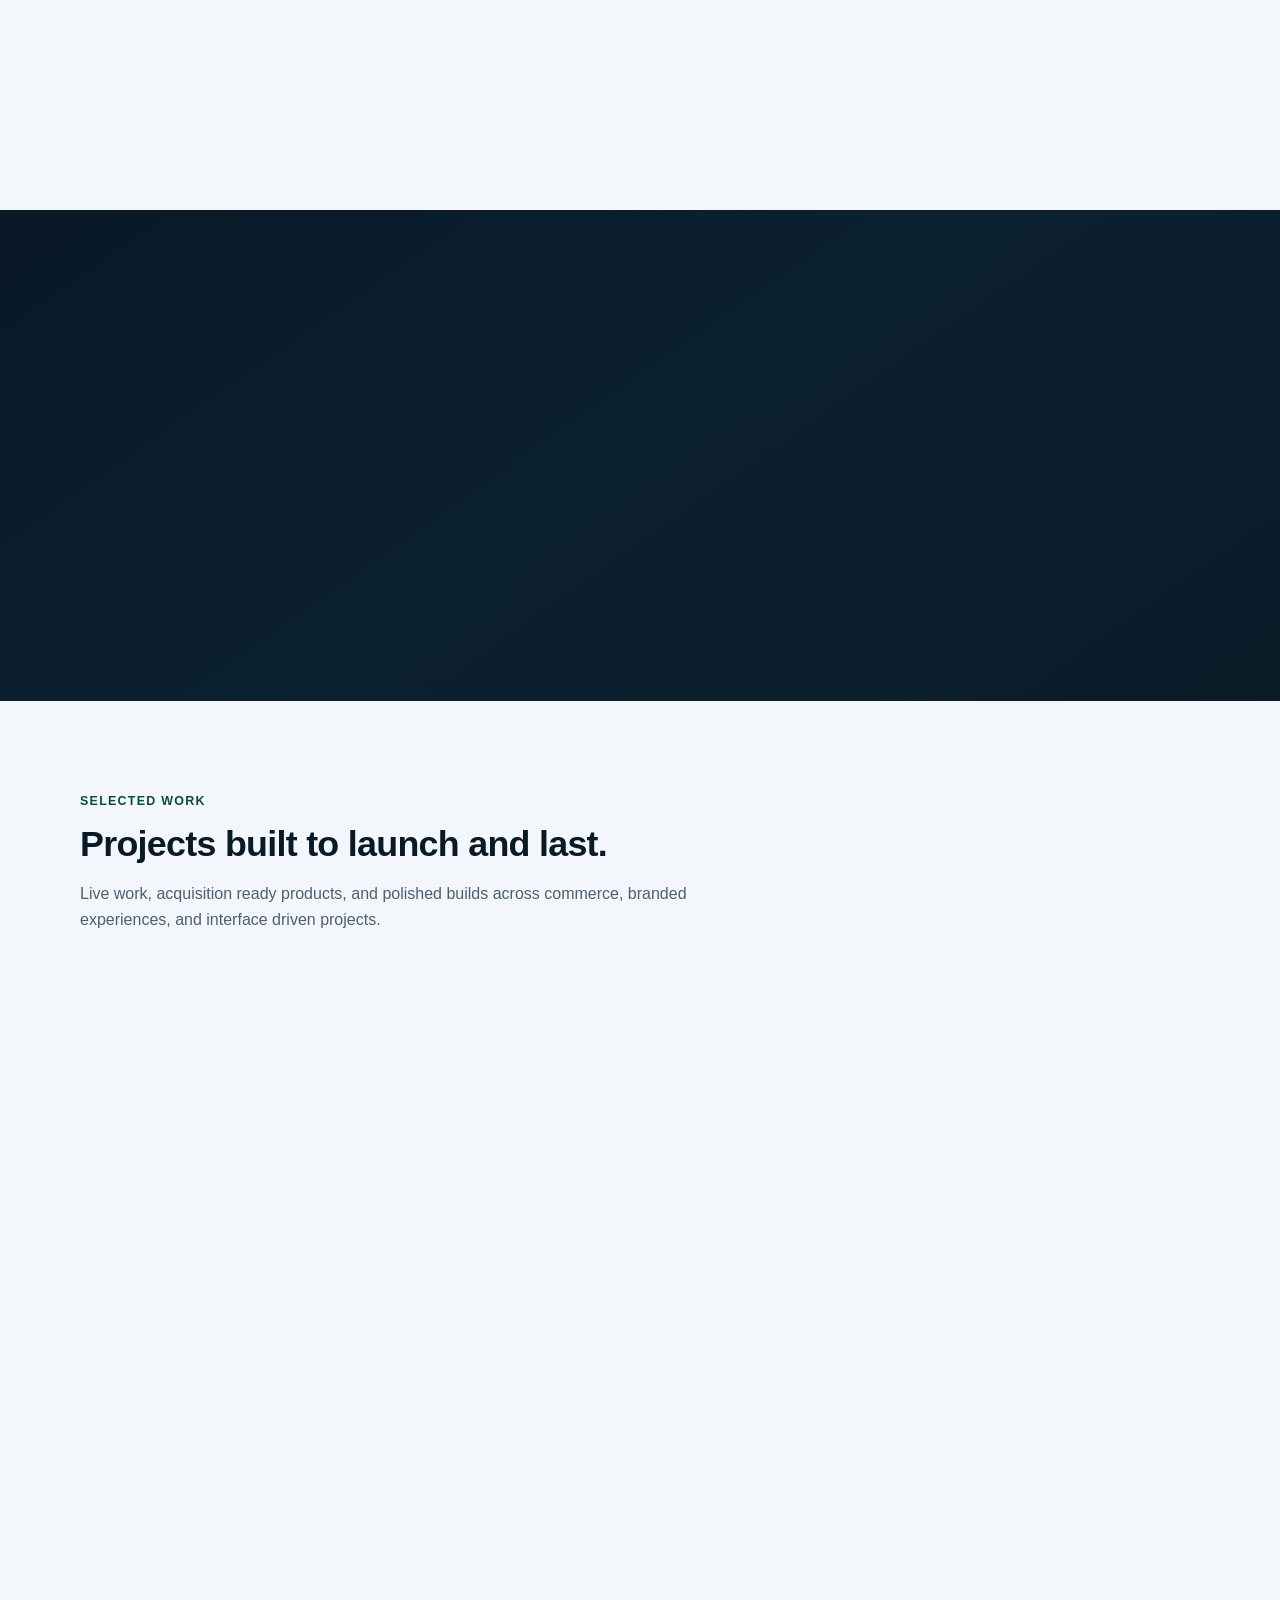
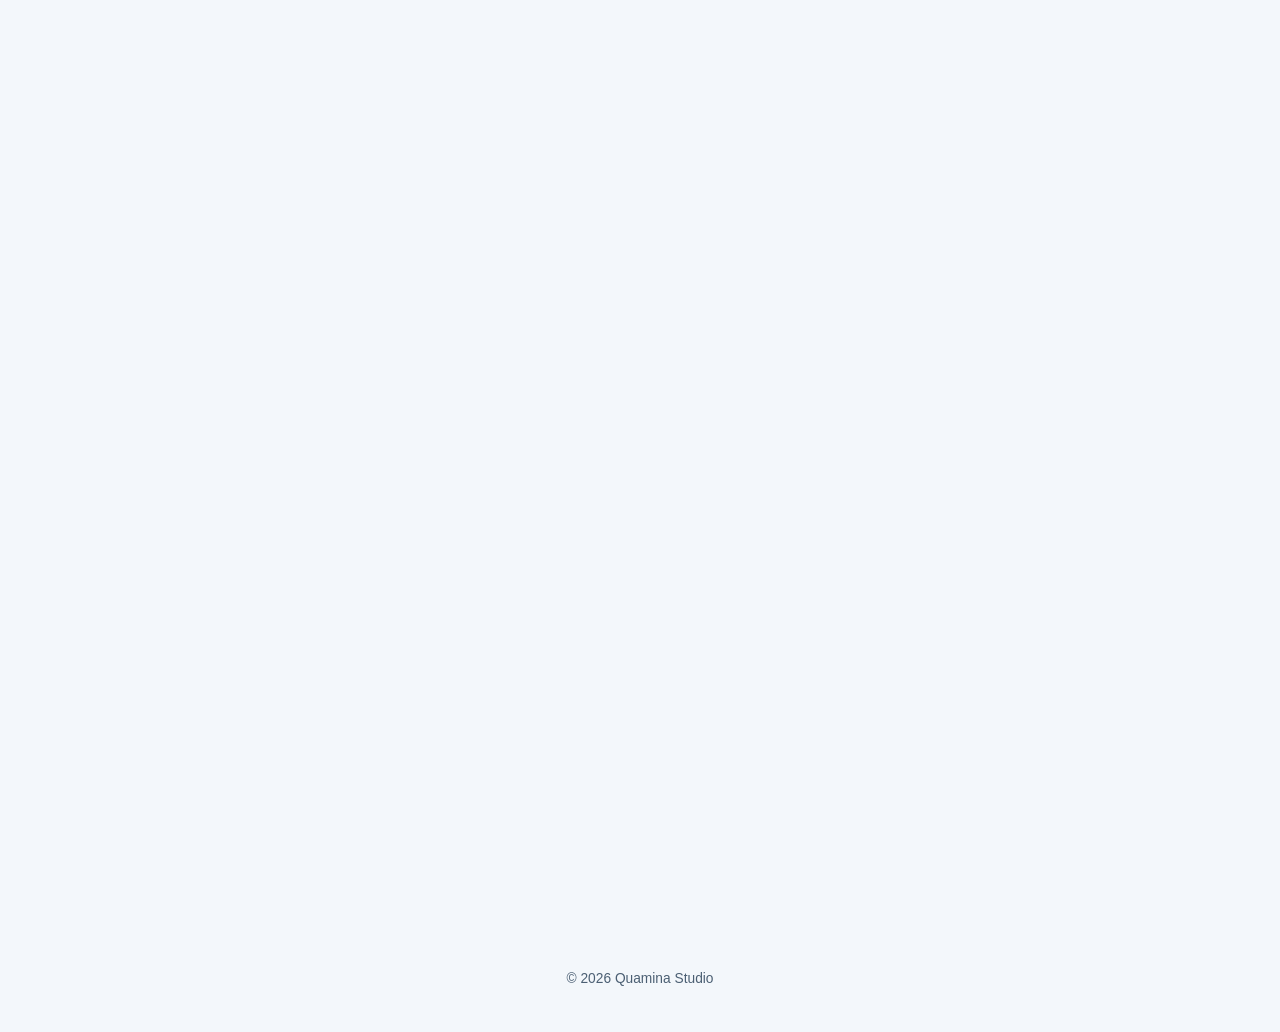
==== commit 926c827b: "musaTech" ====
--- a/index.html
+++ b/index.html
@@ -1,402 +1,779 @@
-<!DOCTYPE html>
+<!doctype html>
 <html lang="en" data-theme="dark">
-<head>
-    <meta charset="UTF-8">
-    <meta name="viewport" content="width=device-width, initial-scale=1.0">
-    <meta name="description" content="Quamina Elvin is a full-stack software developer building scalable web systems, robust APIs, and production-ready applications for businesses and teams.">
-    <meta name="author" content="Quamina Elvin">
-    <meta name="robots" content="index, follow, max-image-preview:large, max-snippet:-1, max-video-preview:-1">
-    <meta name="color-scheme" content="light dark">
-    <meta name="theme-color" content="#081a26">
-    <meta name="referrer" content="strict-origin-when-cross-origin">
-    <meta http-equiv="Content-Security-Policy" content="default-src 'self'; script-src 'self' 'sha256-CU/oCbZJbyZ35ehoAxbujbDeeLkvoBz/39E6rcKRCxU='; style-src 'self' https://fonts.googleapis.com; font-src https://fonts.gstatic.com; img-src 'self' https: data:; connect-src 'self' https://canvas-api-9y7i.onrender.com; base-uri 'self'; form-action 'self' https://canvas-api-9y7i.onrender.com; upgrade-insecure-requests">
+  <head>
+    <meta charset="UTF-8" />
+    <meta name="viewport" content="width=device-width, initial-scale=1.0" />
+    <meta
+      name="description"
+      content="Quamina Elvin is a full-stack software developer building scalable web systems, robust APIs, and production-ready applications for businesses and teams."
+    />
+    <meta name="author" content="Quamina Elvin" />
+    <meta
+      name="robots"
+      content="index, follow, max-image-preview:large, max-snippet:-1, max-video-preview:-1"
+    />
+    <meta name="color-scheme" content="light dark" />
+    <meta name="theme-color" content="#081a26" />
+    <meta name="referrer" content="strict-origin-when-cross-origin" />
+    <meta
+      http-equiv="Content-Security-Policy"
+      content="default-src 'self'; script-src 'self' 'sha256-CU/oCbZJbyZ35ehoAxbujbDeeLkvoBz/39E6rcKRCxU='; style-src 'self' https://fonts.googleapis.com; font-src https://fonts.gstatic.com; img-src 'self' https: data:; connect-src 'self' https://canvas-api-52de.onrender.com; base-uri 'self'; form-action 'self' https://canvas-api-52de.onrender.com; upgrade-insecure-requests"
+    />
     <title>Quamina Elvin | Full-Stack Software Developer</title>
-    <link rel="canonical" href="https://quaminaelvin.com/">
-    <meta property="og:site_name" content="Quamina Elvin">
-    <meta property="og:type" content="website">
-    <meta property="og:url" content="https://quaminaelvin.com/">
-    <meta property="og:title" content="Quamina Elvin | Full-Stack Software Developer">
-    <meta property="og:description" content="Full-stack software developer building scalable web systems, robust APIs, and production-ready applications.">
-    <meta property="og:image" content="https://quaminaelvin.com/img/favicon-canvas.png">
-    <meta property="og:image:alt" content="Quamina Elvin portfolio">
-    <meta name="twitter:card" content="summary">
-    <meta name="twitter:title" content="Quamina Elvin | Full-Stack Software Developer">
-    <meta name="twitter:description" content="Building scalable web systems, robust APIs, and production-ready applications.">
-    <meta name="twitter:image" content="https://quaminaelvin.com/img/favicon-canvas.png">
-    <link rel="preconnect" href="https://fonts.googleapis.com">
-    <link rel="preconnect" href="https://fonts.gstatic.com" crossorigin>
-    <link href="https://fonts.googleapis.com/css2?family=Sora:wght@400;500;600;700;800&family=IBM+Plex+Mono:wght@400;500&display=swap" rel="stylesheet">
-    <link rel="stylesheet" href="styles/portfolio.css">
-    <link rel="icon" href="img/favicon-quamina.svg" type="image/svg+xml">
+    <link rel="canonical" href="https://quaminaelvin.com/" />
+    <meta property="og:site_name" content="Quamina Elvin" />
+    <meta property="og:type" content="website" />
+    <meta property="og:url" content="https://quaminaelvin.com/" />
+    <meta
+      property="og:title"
+      content="Quamina Elvin | Full-Stack Software Developer"
+    />
+    <meta
+      property="og:description"
+      content="Full-stack software developer building scalable web systems, robust APIs, and production-ready applications."
+    />
+    <meta
+      property="og:image"
+      content="https://quaminaelvin.com/img/favicon-canvas.png"
+    />
+    <meta property="og:image:alt" content="Quamina Elvin portfolio" />
+    <meta name="twitter:card" content="summary" />
+    <meta
+      name="twitter:title"
+      content="Quamina Elvin | Full-Stack Software Developer"
+    />
+    <meta
+      name="twitter:description"
+      content="Building scalable web systems, robust APIs, and production-ready applications."
+    />
+    <meta
+      name="twitter:image"
+      content="https://quaminaelvin.com/img/favicon-canvas.png"
+    />
+    <link rel="preconnect" href="https://fonts.googleapis.com" />
+    <link rel="preconnect" href="https://fonts.gstatic.com" crossorigin />
+    <link
+      href="https://fonts.googleapis.com/css2?family=Sora:wght@400;500;600;700;800&family=IBM+Plex+Mono:wght@400;500&display=swap"
+      rel="stylesheet"
+    />
+    <link rel="stylesheet" href="styles/portfolio.css" />
+    <link rel="icon" href="img/favicon-quamina.svg" type="image/svg+xml" />
     <script type="application/ld+json" id="seo-schema">
-{"@context":"https://schema.org","@graph":[{"@type":"WebSite","name":"Quamina Elvin","url":"https://quaminaelvin.com/"},{"@type":"Person","name":"Quamina Elvin","url":"https://quaminaelvin.com/","jobTitle":"Full-Stack Software Developer","description":"Full-stack software developer building scalable web systems, robust APIs, and production-ready applications.","email":"mailto:quaminaelvin@gmail.com","telephone":"+233542016816","sameAs":["https://www.linkedin.com/in/elvin-quamina-adjei-b1801538a","https://github.com/dev-quame"],"knowsAbout":["Full-Stack Development","Software Systems","Web Application Architecture","Backend APIs","API Design","Database Modeling","React","TypeScript","Node.js","Express","MongoDB","PostgreSQL","Redis","Cloudinary","Stripe","Paystack","Playwright"],"worksFor":{"@type":"Organization","name":"Quamina Studio"}}]}
+      {
+        "@context": "https://schema.org",
+        "@graph": [
+          {
+            "@type": "WebSite",
+            "name": "Quamina Elvin",
+            "url": "https://quaminaelvin.com/"
+          },
+          {
+            "@type": "Person",
+            "name": "Quamina Elvin",
+            "url": "https://quaminaelvin.com/",
+            "jobTitle": "Full-Stack Software Developer",
+            "description": "Full-stack software developer building scalable web systems, robust APIs, and production-ready applications.",
+            "email": "mailto:quaminaelvin@gmail.com",
+            "telephone": "+233542016816",
+            "sameAs": [
+              "https://www.linkedin.com/in/elvin-quamina-adjei-b1801538a",
+              "https://github.com/dev-quame"
+            ],
+            "knowsAbout": [
+              "Full-Stack Development",
+              "Software Systems",
+              "Web Application Architecture",
+              "Backend APIs",
+              "API Design",
+              "Database Modeling",
+              "React",
+              "TypeScript",
+              "Node.js",
+              "Express",
+              "MongoDB",
+              "PostgreSQL",
+              "Redis",
+              "Cloudinary",
+              "Stripe",
+              "Paystack",
+              "Playwright"
+            ],
+            "worksFor": { "@type": "Organization", "name": "Quamina Studio" }
+          }
+        ]
+      }
     </script>
     <script src="js/portfollio.js" defer></script>
     <script src="js/script.js" defer></script>
-</head>
-<body>
+  </head>
+  <body>
     <a class="skip-link" href="#main-content">Skip to main content</a>
 
     <div class="overlay" id="overlay" hidden></div>
 
     <header class="site-header" id="home">
-        <nav class="nav wrapper" id="nav" aria-label="Primary navigation">
-            <a class="brand" href="#home" aria-label="Go to home">
-                Quamina <span>E</span>
-            </a>
-
-            <button class="hamburger" id="hamburger" type="button" aria-expanded="false" aria-controls="primaryNav" aria-label="Open menu">
-                <span></span>
+      <nav class="nav wrapper" id="nav" aria-label="Primary navigation">
+        <a class="brand" href="#home" aria-label="Go to home">
+          Quamina <span>E</span>
+        </a>
+
+        <button
+          class="hamburger"
+          id="hamburger"
+          type="button"
+          aria-expanded="false"
+          aria-controls="primaryNav"
+          aria-label="Open menu"
+        >
+          <span></span>
+        </button>
+
+        <ul class="nav-list" id="primaryNav">
+          <li><a class="nav-link" href="#home">Home</a></li>
+          <li><a class="nav-link" href="#about">About</a></li>
+          <li><a class="nav-link" href="#projects">Projects</a></li>
+          <li><a class="nav-link" href="#contact">Contact</a></li>
+          <li>
+            <button
+              class="theme-toggle theme"
+              id="themeToggle"
+              type="button"
+              aria-pressed="true"
+            >
+              <img
+                src="img/sun.svg"
+                alt=""
+                aria-hidden="true"
+                class="light-icon"
+              />
+              <img
+                src="img/moon.svg"
+                alt=""
+                aria-hidden="true"
+                class="dark-icon"
+              />
+              <span class="theme-label">Switch theme</span>
             </button>
-
-            <ul class="nav-list" id="primaryNav">
-                <li><a class="nav-link" href="#home">Home</a></li>
-                <li><a class="nav-link" href="#about">About</a></li>
-                <li><a class="nav-link" href="#projects">Projects</a></li>
-                <li><a class="nav-link" href="#contact">Contact</a></li>
-                <li>
-                    <button class="theme-toggle theme" id="themeToggle" type="button" aria-pressed="true">
-                        <img src="img/sun.svg" alt="" aria-hidden="true" class="light-icon">
-                        <img src="img/moon.svg" alt="" aria-hidden="true" class="dark-icon">
-                        <span class="theme-label">Switch theme</span>
-                    </button>
-                </li>
+          </li>
+        </ul>
+      </nav>
+
+      <div class="hero wrapper">
+        <p class="eyebrow">Full stack software developer</p>
+        <h1>Scalable web systems built for business outcomes.</h1>
+        <p class="hero-subtitle">
+          I design and build durable software systems and web applications with
+          strong frontend UX and dependable backend foundations. The focus is
+          long term value: robust architecture, clear user journeys, and
+          performance that holds up in production.
+        </p>
+
+        <p class="typewriter" aria-live="polite">
+          <span id="typing"></span>
+          <span class="cursor" aria-hidden="true">|</span>
+        </p>
+
+        <div class="hero-actions">
+          <a href="#projects" class="btn btn-primary">View Projects</a>
+          <a href="#contact" class="btn btn-secondary">Start a Project</a>
+        </div>
+
+        <ul class="hero-pillars" aria-label="Core value pillars">
+          <li>Classic design direction</li>
+          <li>Full stack execution</li>
+          <li>Production grade quality</li>
+        </ul>
+
+        <p class="hero-note">Open to projects and thoughtful collaborations.</p>
+      </div>
+    </header>
+
+    <main id="main-content">
+      <section class="section about" id="about">
+        <div class="wrapper about-grid">
+          <div class="about-panel reveal">
+            <p class="section-kicker">Focus</p>
+            <h2>Built with structure and staying power.</h2>
+            <p>
+              I build full stack products and software systems where interface,
+              data, and operations need to work together clearly. The approach
+              is practical and durable: clean architecture, usable interfaces,
+              and decisions that still make sense as the product grows.
+            </p>
+            <p>
+              The work spans commerce platforms, school systems, management
+              tools, and workflow driven products for teams that need software
+              to do real operational work. That includes products shaped around
+              payments, records, dashboards, approvals, and client facing
+              journeys.
+            </p>
+            <p>
+              I work across React, TypeScript, Node, Express, MongoDB,
+              PostgreSQL, Redis, and payment integrations, choosing the stack to
+              fit the system rather than forcing one pattern onto every build.
+            </p>
+            <a href="#contact" class="text-link">Start a conversation</a>
+          </div>
+
+          <aside class="about-card reveal" aria-label="Skills and strengths">
+            <div class="stack-group">
+              <h3>Frontend</h3>
+              <ul class="skill-cloud">
+                <li>React</li>
+                <li>Vite</li>
+                <li>TypeScript</li>
+                <li>Tailwind CSS</li>
+                <li>HTML5</li>
+                <li>CSS3</li>
+                <li>JavaScript</li>
+                <li>Responsive UX</li>
+              </ul>
+            </div>
+
+            <div class="stack-group">
+              <h3>Backend &amp; systems</h3>
+              <ul class="skill-cloud">
+                <li>Node.js</li>
+                <li>Express</li>
+                <li>MongoDB</li>
+                <li>PostgreSQL</li>
+                <li>Redis</li>
+                <li>API Design</li>
+                <li>Database Modeling</li>
+                <li>Cloudinary</li>
+                <li>Payment Integrations</li>
+              </ul>
+            </div>
+
+            <div class="stack-group">
+              <h3>Delivery &amp; quality</h3>
+              <ul class="skill-cloud">
+                <li>Stripe</li>
+                <li>Paystack</li>
+                <li>Playwright E2E</li>
+                <li>Performance</li>
+                <li>Accessibility</li>
+                <li>Git/GitHub</li>
+              </ul>
+            </div>
+
+            <div class="stack-group">
+              <h3>Working style</h3>
+              <ul class="strength-list">
+                <li>Production ready interfaces</li>
+                <li>Design consistency across breakpoints</li>
+                <li>Clean architecture and maintainable code</li>
+              </ul>
+            </div>
+          </aside>
+        </div>
+      </section>
+
+      <section class="section studio" id="studio">
+        <div class="wrapper studio-grid">
+          <div class="studio-panel reveal">
+            <p class="section-kicker">Product studio</p>
+            <h2>Some builds are available to acquire.</h2>
+            <p>
+              Beyond client work, I also package finished product builds that
+              can be adapted for real businesses without starting from zero.
+            </p>
+            <ul class="studio-list">
+              <li>Solid architecture and clean codebase handover</li>
+              <li>Fast customization for your brand and workflow</li>
+              <li>Launch support and technical guidance</li>
             </ul>
-        </nav>
-
-        <div class="hero wrapper">
-            <p class="eyebrow">Full stack software developer</p>
-            <h1>Scalable web systems built for business outcomes.</h1>
-            <p class="hero-subtitle">
-                I design and build durable software systems and web applications with strong frontend UX and dependable backend foundations.
-                The focus is long term value: robust architecture, clear user journeys, and performance that holds up in production.
+          </div>
+
+          <aside
+            class="studio-card reveal"
+            aria-label="Project acquisition flow"
+          >
+            <h3>How it works</h3>
+            <ol class="studio-steps">
+              <li>Select a project concept aligned to your business goal.</li>
+              <li>
+                I tailor features, branding, and data flow to your use case.
+              </li>
+              <li>
+                You receive a launch ready product with transition support.
+              </li>
+            </ol>
+            <a href="#contact" class="btn btn-secondary"
+              >Discuss a project acquisition</a
+            >
+          </aside>
+        </div>
+      </section>
+
+      <section class="section projects" id="projects">
+        <div class="wrapper">
+          <header class="section-head">
+            <p class="section-kicker">Selected work</p>
+            <h2>Projects built to launch and last.</h2>
+            <p>
+              Live work, acquisition ready products, and polished builds across
+              commerce, branded experiences, and interface driven projects.
             </p>
-
-            <p class="typewriter" aria-live="polite">
-                <span id="typing"></span>
-                <span class="cursor" aria-hidden="true">|</span>
-            </p>
-
-            <div class="hero-actions">
-                <a href="#projects" class="btn btn-primary">View Projects</a>
-                <a href="#contact" class="btn btn-secondary">Start a Project</a>
+          </header>
+
+          <div class="projects-showcase">
+            <div class="projects-grid projects-grid-spotlight">
+              <article
+                class="project-card flagship-project live-project card reveal"
+              >
+                <a
+                  href="https://chekkly.com"
+                  target="_blank"
+                  rel="noopener noreferrer"
+                  class="project-image-link project-image-frame"
+                >
+                  <img
+                    src="img/chekkly-card.jpg"
+                    alt="Chekkly voucher platform preview"
+                    loading="lazy"
+                    decoding="async"
+                    width="1400"
+                    height="708"
+                  />
+                </a>
+                <div class="project-content">
+                  <span class="project-badge">Live in production</span>
+                  <p class="project-meta">Voucher commerce platform</p>
+                  <h3>Chekkly</h3>
+                  <p class="project-summary">
+                    A real production platform for buying WAEC, WASSCE, BECE,
+                    and NOVDEC checker vouchers online with mobile money and
+                    instant delivery.
+                  </p>
+                  <ul
+                    class="project-highlights"
+                    aria-label="Chekkly highlights"
+                  >
+                    <li>Live transactions</li>
+                    <li>MoMo checkout</li>
+                    <li>Instant delivery</li>
+                  </ul>
+                  <a
+                    href="https://chekkly.com"
+                    target="_blank"
+                    rel="noopener noreferrer"
+                    class="project-link"
+                    >Visit Live Site -&gt;</a
+                  >
+                </div>
+              </article>
+
+              <article class="project-card flagship-project card reveal">
+                <a href="alloraStore.html" class="project-image-link">
+                  <img
+                    src="img/allora-home-hero.jpg"
+                    alt="Allora Store storefront preview"
+                    loading="lazy"
+                    decoding="async"
+                    width="1440"
+                    height="1200"
+                  />
+                </a>
+                <div class="project-content">
+                  <span class="project-badge">Acquisition ready</span>
+                  <p class="project-meta">Full ecommerce build</p>
+                  <h3>Allora Store</h3>
+                  <p class="project-summary">
+                    A fully functional ecommerce website with a premium retail
+                    presentation, complete shopping flow, and an admin layer for
+                    merchandising, products, orders, and store operations.
+                  </p>
+                  <ul
+                    class="project-highlights"
+                    aria-label="Allora Store highlights"
+                  >
+                    <li>Acquisition ready</li>
+                    <li>Robust commerce UX</li>
+                    <li>Admin control center</li>
+                  </ul>
+                  <a href="alloraStore.html" class="project-link"
+                    >View Details -&gt;</a
+                  >
+                </div>
+              </article>
             </div>
 
-            <ul class="hero-pillars" aria-label="Core value pillars">
-                <li>Classic design direction</li>
-                <li>Full stack execution</li>
-                <li>Production grade quality</li>
-            </ul>
-
-            <p class="hero-note">Open to projects and thoughtful collaborations.</p>
+            <div class="projects-grid projects-grid-library">
+              <article class="project-card card reveal">
+                <a
+                  href="https://musatech.netlify.app/"
+                  target="_blank"
+                  rel="noopener noreferrer"
+                  class="project-image-link"
+                >
+                  <img
+                    src="img/musatech-card.png"
+                    alt="Musa Tech ecommerce storefront preview"
+                    loading="lazy"
+                    decoding="async"
+                    width="1883"
+                    height="955"
+                  />
+                </a>
+                <div class="project-content">
+                  <span class="project-badge">Acquisition ready</span>
+                  <p class="project-meta">Tech ecommerce storefront</p>
+                  <h3>Musa Tech</h3>
+                  <p>
+                    An acquisition-ready commerce site for phones, laptops,
+                    audio, charging gear, and setup essentials with a clean
+                    product discovery flow.
+                  </p>
+                  <a
+                    href="https://musatech.netlify.app/"
+                    target="_blank"
+                    rel="noopener noreferrer"
+                    class="project-link"
+                    >View Project -&gt;</a
+                  >
+                </div>
+              </article>
+
+              <article class="project-card card reveal">
+                <a
+                  href="https://northline-studio-rho.vercel.app/"
+                  target="_blank"
+                  rel="noopener noreferrer"
+                  class="project-image-link"
+                >
+                  <img
+                    src="img/northline-card.svg"
+                    alt="Northline Studio filmmaker portfolio preview"
+                    loading="lazy"
+                    decoding="async"
+                    width="1200"
+                    height="750"
+                  />
+                </a>
+                <div class="project-content">
+                  <span class="project-badge">Acquisition ready</span>
+                  <p class="project-meta">Filmmaker portfolio template</p>
+                  <h3>Northline Studio</h3>
+                  <p>
+                    A director driven studio template for filmmakers who need a
+                    cinematic portfolio with premium structure and presence.
+                  </p>
+                  <a
+                    href="https://northline-studio-rho.vercel.app/"
+                    target="_blank"
+                    rel="noopener noreferrer"
+                    class="project-link"
+                    >View Project -&gt;</a
+                  >
+                </div>
+              </article>
+
+              <article class="project-card card reveal">
+                <a
+                  href="https://maison-aureline.vercel.app/"
+                  target="_blank"
+                  rel="noopener noreferrer"
+                  class="project-image-link"
+                >
+                  <img
+                    src="img/maison-aureline-card.svg"
+                    alt="Maison Aureline jewelry and watch ecommerce preview"
+                    loading="lazy"
+                    decoding="async"
+                    width="1200"
+                    height="750"
+                  />
+                </a>
+                <div class="project-content">
+                  <span class="project-badge">Acquisition ready</span>
+                  <p class="project-meta">Luxury ecommerce concept</p>
+                  <h3>Maison Aureline</h3>
+                  <p>
+                    A luxury ecommerce concept for watches, bridal rings, and
+                    jewelry gifts with a concierge led buying flow.
+                  </p>
+                  <a
+                    href="https://maison-aureline.vercel.app/"
+                    target="_blank"
+                    rel="noopener noreferrer"
+                    class="project-link"
+                    >View Project -&gt;</a
+                  >
+                </div>
+              </article>
+
+              <article class="project-card card reveal">
+                <a
+                  href="https://signalcrypt.netlify.app/"
+                  target="_blank"
+                  rel="noopener noreferrer"
+                  class="project-image-link"
+                >
+                  <img
+                    src="img/crypto-card.jpg"
+                    alt="Crypto Tracker app preview"
+                    loading="lazy"
+                    decoding="async"
+                    width="1200"
+                    height="614"
+                  />
+                </a>
+                <div class="project-content">
+                  <span class="project-badge">Data product</span>
+                  <p class="project-meta">Crypto tracker interface</p>
+                  <h3>SignalCrypt</h3>
+                  <p>
+                    A real time crypto tracker for monitoring cryptocurrency
+                    prices with a clean data first interface.
+                  </p>
+                  <a
+                    href="https://signalcrypt.netlify.app/"
+                    target="_blank"
+                    rel="noopener noreferrer"
+                    class="project-link"
+                    >View Project -&gt;</a
+                  >
+                </div>
+              </article>
+
+              <article class="project-card card reveal">
+                <a
+                  href="https://chiq-n-grill.vercel.app/"
+                  target="_blank"
+                  rel="noopener noreferrer"
+                  class="project-image-link"
+                >
+                  <img
+                    src="img/chiq-card.jpg"
+                    alt="ChiQ and Grill React project preview"
+                    loading="lazy"
+                    decoding="async"
+                    width="1200"
+                    height="606"
+                  />
+                </a>
+                <div class="project-content">
+                  <span class="project-badge">React build</span>
+                  <p class="project-meta">Restaurant frontend experience</p>
+                  <h3>ChiQ &amp; Grill</h3>
+                  <p>
+                    A React based restaurant experience with bold branding,
+                    stronger hierarchy, and a smoother customer flow.
+                  </p>
+                  <a
+                    href="https://chiq-n-grill.vercel.app/"
+                    target="_blank"
+                    rel="noopener noreferrer"
+                    class="project-link"
+                    >View Project -&gt;</a
+                  >
+                </div>
+              </article>
+
+              <article class="project-card card reveal">
+                <a
+                  href="musaChops.html"
+                  target="_blank"
+                  rel="noopener noreferrer"
+                  class="project-image-link"
+                >
+                  <img
+                    src="img/musa-card.jpg"
+                    alt="MusaChops restaurant landing page preview"
+                    loading="lazy"
+                    decoding="async"
+                    width="1200"
+                    height="615"
+                  />
+                </a>
+                <div class="project-content">
+                  <span class="project-badge">Concept build</span>
+                  <p class="project-meta">Restaurant concept page</p>
+                  <h3>MusaChops</h3>
+                  <p>
+                    A restaurant concept page sharpened around visual hierarchy,
+                    clearer actions, and a stronger mobile experience.
+                  </p>
+                  <a
+                    href="musaChops.html"
+                    target="_blank"
+                    rel="noopener noreferrer"
+                    class="project-link"
+                    >View Project -&gt;</a
+                  >
+                </div>
+              </article>
+
+              <article class="project-card card reveal">
+                <a
+                  href="allInOneBarca.html"
+                  target="_blank"
+                  rel="noopener noreferrer"
+                  class="project-image-link"
+                >
+                  <img
+                    src="img/barca-card.jpg"
+                    alt="Barca4L football blog preview"
+                    loading="lazy"
+                    decoding="async"
+                    width="1200"
+                    height="615"
+                  />
+                </a>
+                <div class="project-content">
+                  <span class="project-badge">Fun project</span>
+                  <p class="project-meta">Editorial fan build</p>
+                  <h3>Barca4L</h3>
+                  <p>
+                    A Barcelona fan blog project built around readable editorial
+                    flow, mobile interactions, and polished UI states.
+                  </p>
+                  <a
+                    href="allInOneBarca.html"
+                    target="_blank"
+                    rel="noopener noreferrer"
+                    class="project-link"
+                    >View Project -&gt;</a
+                  >
+                </div>
+              </article>
+            </div>
+          </div>
         </div>
-    </header>
-
-    <main id="main-content">
-        <section class="section about" id="about">
-            <div class="wrapper about-grid">
-                <div class="about-panel reveal">
-                    <p class="section-kicker">Focus</p>
-                    <h2>Built with structure and staying power.</h2>
-                    <p>
-                        I build full stack products and software systems where interface, data, and operations need to work together clearly.
-                        The approach is practical and durable: clean architecture, usable interfaces, and decisions that still make sense as the product grows.
-                    </p>
-                    <p>
-                        The work spans commerce platforms, school systems, management tools, and workflow driven products for teams that need software to do real operational work.
-                        That includes products shaped around payments, records, dashboards, approvals, and client facing journeys.
-                    </p>
-                    <p>
-                        I work across React, TypeScript, Node, Express, MongoDB, PostgreSQL, Redis, and payment integrations, choosing the stack to fit the system rather than forcing one pattern onto every build.
-                    </p>
-                    <a href="#contact" class="text-link">Start a conversation</a>
-                </div>
-
-                <aside class="about-card reveal" aria-label="Skills and strengths">
-                    <div class="stack-group">
-                        <h3>Frontend</h3>
-                        <ul class="skill-cloud">
-                            <li>React</li>
-                            <li>Vite</li>
-                            <li>TypeScript</li>
-                            <li>Tailwind CSS</li>
-                            <li>HTML5</li>
-                            <li>CSS3</li>
-                            <li>JavaScript</li>
-                            <li>Responsive UX</li>
-                        </ul>
-                    </div>
-
-                    <div class="stack-group">
-                        <h3>Backend &amp; systems</h3>
-                        <ul class="skill-cloud">
-                            <li>Node.js</li>
-                            <li>Express</li>
-                            <li>MongoDB</li>
-                            <li>PostgreSQL</li>
-                            <li>Redis</li>
-                            <li>API Design</li>
-                            <li>Database Modeling</li>
-                            <li>Cloudinary</li>
-                            <li>Payment Integrations</li>
-                        </ul>
-                    </div>
-
-                    <div class="stack-group">
-                        <h3>Delivery &amp; quality</h3>
-                        <ul class="skill-cloud">
-                            <li>Stripe</li>
-                            <li>Paystack</li>
-                            <li>Playwright E2E</li>
-                            <li>Performance</li>
-                            <li>Accessibility</li>
-                            <li>Git/GitHub</li>
-                        </ul>
-                    </div>
-
-                    <div class="stack-group">
-                        <h3>Working style</h3>
-                        <ul class="strength-list">
-                            <li>Production ready interfaces</li>
-                            <li>Design consistency across breakpoints</li>
-                            <li>Clean architecture and maintainable code</li>
-                        </ul>
-                    </div>
-                </aside>
+      </section>
+
+      <section class="section contact" id="contact">
+        <div class="wrapper contact-grid">
+          <div class="contact-panel reveal">
+            <p class="section-kicker">Get in touch</p>
+            <h2>Start a conversation.</h2>
+            <p>Share the idea, the context, and where you want it to go.</p>
+
+            <div class="contact-list">
+              <div class="contact-item">
+                <div class="icon">
+                  <img src="img/at.svg" alt="" aria-hidden="true" />
+                </div>
+                <div>
+                  <h3>Email</h3>
+                  <a href="mailto:quaminaelvin@gmail.com"
+                    >quaminaelvin@gmail.com</a
+                  >
+                </div>
+              </div>
+
+              <div class="contact-item">
+                <div class="icon">
+                  <img src="img/phone.svg" alt="" aria-hidden="true" />
+                </div>
+                <div>
+                  <h3>Phone</h3>
+                  <a href="tel:+233542016816">+233 54 2016 816</a>
+                </div>
+              </div>
             </div>
-        </section>
-
-        <section class="section studio" id="studio">
-            <div class="wrapper studio-grid">
-                <div class="studio-panel reveal">
-                    <p class="section-kicker">Product studio</p>
-                    <h2>Some builds are available to acquire.</h2>
-                    <p>
-                        Beyond client work, I also package finished product builds that can be adapted for real businesses without starting from zero.
-                    </p>
-                    <ul class="studio-list">
-                        <li>Solid architecture and clean codebase handover</li>
-                        <li>Fast customization for your brand and workflow</li>
-                        <li>Launch support and technical guidance</li>
-                    </ul>
-                </div>
-
-                <aside class="studio-card reveal" aria-label="Project acquisition flow">
-                    <h3>How it works</h3>
-                    <ol class="studio-steps">
-                        <li>Select a project concept aligned to your business goal.</li>
-                        <li>I tailor features, branding, and data flow to your use case.</li>
-                        <li>You receive a launch ready product with transition support.</li>
-                    </ol>
-                    <a href="#contact" class="btn btn-secondary">Discuss a project acquisition</a>
-                </aside>
+
+            <div class="socials">
+              <h3>Connect</h3>
+              <div class="social-links">
+                <a
+                  href="https://www.linkedin.com/in/elvin-quamina-adjei-b1801538a"
+                  target="_blank"
+                  rel="noopener noreferrer"
+                  aria-label="LinkedIn"
+                >
+                  <img src="img/linkedin-logo.svg" alt="" aria-hidden="true" />
+                </a>
+                <a
+                  href="https://github.com/dev-quame"
+                  target="_blank"
+                  rel="noopener noreferrer"
+                  aria-label="GitHub"
+                >
+                  <img src="img/github-logo.svg" alt="" aria-hidden="true" />
+                </a>
+              </div>
             </div>
-        </section>
-
-        <section class="section projects" id="projects">
-            <div class="wrapper">
-                <header class="section-head">
-                    <p class="section-kicker">Selected work</p>
-                    <h2>Projects built to launch and last.</h2>
-                    <p>
-                        Live work, acquisition ready products, and polished builds across commerce, branded experiences,
-                        and interface driven projects.
-                    </p>
-                </header>
-
-                <div class="projects-showcase">
-                    <div class="projects-grid projects-grid-spotlight">
-                        <article class="project-card flagship-project live-project card reveal">
-                            <a href="https://chekkly.com" target="_blank" rel="noopener noreferrer" class="project-image-link project-image-frame">
-                                <img src="img/chekkly-card.jpg" alt="Chekkly voucher platform preview" loading="lazy" decoding="async" width="1400" height="708">
-                            </a>
-                            <div class="project-content">
-                                <span class="project-badge">Live in production</span>
-                                <p class="project-meta">Voucher commerce platform</p>
-                                <h3>Chekkly</h3>
-                                <p class="project-summary">A real production platform for buying WAEC, WASSCE, BECE, and NOVDEC checker vouchers online with mobile money and instant delivery.</p>
-                                <ul class="project-highlights" aria-label="Chekkly highlights">
-                                    <li>Live transactions</li>
-                                    <li>MoMo checkout</li>
-                                    <li>Instant delivery</li>
-                                </ul>
-                                <a href="https://chekkly.com" target="_blank" rel="noopener noreferrer" class="project-link">Visit Live Site -&gt;</a>
-                            </div>
-                        </article>
-
-                        <article class="project-card flagship-project card reveal">
-                            <a href="alloraStore.html" class="project-image-link">
-                                <img src="img/allora-home-hero.jpg" alt="Allora Store storefront preview" loading="lazy" decoding="async" width="1440" height="1200">
-                            </a>
-                            <div class="project-content">
-                                <span class="project-badge">Acquisition ready</span>
-                                <p class="project-meta">Full ecommerce build</p>
-                                <h3>Allora Store</h3>
-                                <p class="project-summary">A fully functional ecommerce website with a premium retail presentation, complete shopping flow, and an admin layer for merchandising, products, orders, and store operations.</p>
-                                <ul class="project-highlights" aria-label="Allora Store highlights">
-                                    <li>Acquisition ready</li>
-                                    <li>Robust commerce UX</li>
-                                    <li>Admin control center</li>
-                                </ul>
-                                <a href="alloraStore.html" class="project-link">View Details -&gt;</a>
-                            </div>
-                        </article>
-                    </div>
-
-                    <div class="projects-grid projects-grid-library">
-                        <article class="project-card card reveal">
-                            <a href="https://northline-studio-rho.vercel.app/" target="_blank" rel="noopener noreferrer" class="project-image-link">
-                                <img src="img/northline-card.svg" alt="Northline Studio filmmaker portfolio preview" loading="lazy" decoding="async" width="1200" height="750">
-                            </a>
-                            <div class="project-content">
-                                <span class="project-badge">Acquisition ready</span>
-                                <p class="project-meta">Filmmaker portfolio template</p>
-                                <h3>Northline Studio</h3>
-                                <p>A director driven studio template for filmmakers who need a cinematic portfolio with premium structure and presence.</p>
-                                <a href="https://northline-studio-rho.vercel.app/" target="_blank" rel="noopener noreferrer" class="project-link">View Project -&gt;</a>
-                            </div>
-                        </article>
-
-                        <article class="project-card card reveal">
-                            <a href="https://maison-aureline.vercel.app/" target="_blank" rel="noopener noreferrer" class="project-image-link">
-                                <img src="img/maison-aureline-card.svg" alt="Maison Aureline jewelry and watch ecommerce preview" loading="lazy" decoding="async" width="1200" height="750">
-                            </a>
-                            <div class="project-content">
-                                <span class="project-badge">Acquisition ready</span>
-                                <p class="project-meta">Luxury ecommerce concept</p>
-                                <h3>Maison Aureline</h3>
-                                <p>A luxury ecommerce concept for watches, bridal rings, and jewelry gifts with a concierge led buying flow.</p>
-                                <a href="https://maison-aureline.vercel.app/" target="_blank" rel="noopener noreferrer" class="project-link">View Project -&gt;</a>
-                            </div>
-                        </article>
-                    
-                        <article class="project-card card reveal">
-                            <a href="https://signalcrypt.netlify.app/" target="_blank" rel="noopener noreferrer" class="project-image-link">
-                                <img src="img/crypto-card.jpg" alt="Crypto Tracker app preview" loading="lazy" decoding="async" width="1200" height="614">
-                            </a>
-                            <div class="project-content">
-                                <span class="project-badge">Data product</span>
-                                <p class="project-meta">Crypto tracker interface</p>
-                                <h3>SignalCrypt</h3>
-                                <p>A real time crypto tracker for monitoring cryptocurrency prices with a clean data first interface.</p>
-                                <a href="https://signalcrypt.netlify.app/" target="_blank" rel="noopener noreferrer" class="project-link">View Project -&gt;</a>
-                            </div>
-                        </article>
-
-                        <article class="project-card card reveal">
-                            <a href="https://chiq-n-grill.vercel.app/" target="_blank" rel="noopener noreferrer" class="project-image-link">
-                                <img src="img/chiq-card.jpg" alt="ChiQ and Grill React project preview" loading="lazy" decoding="async" width="1200" height="606">
-                            </a>
-                            <div class="project-content">
-                                <span class="project-badge">React build</span>
-                                <p class="project-meta">Restaurant frontend experience</p>
-                                <h3>ChiQ &amp; Grill</h3>
-                                <p>A React based restaurant experience with bold branding, stronger hierarchy, and a smoother customer flow.</p>
-                                <a href="https://chiq-n-grill.vercel.app/" target="_blank" rel="noopener noreferrer" class="project-link">View Project -&gt;</a>
-                            </div>
-                        </article>
-
-                        <article class="project-card card reveal">
-                            <a href="musaChops.html" target="_blank" rel="noopener noreferrer" class="project-image-link">
-                                <img src="img/musa-card.jpg" alt="MusaChops restaurant landing page preview" loading="lazy" decoding="async" width="1200" height="615">
-                            </a>
-                            <div class="project-content">
-                                <span class="project-badge">Concept build</span>
-                                <p class="project-meta">Restaurant concept page</p>
-                                <h3>MusaChops</h3>
-                                <p>A restaurant concept page sharpened around visual hierarchy, clearer actions, and a stronger mobile experience.</p>
-                                <a href="musaChops.html" target="_blank" rel="noopener noreferrer" class="project-link">View Project -&gt;</a>
-                            </div>
-                        </article>
-
-                        <article class="project-card card reveal">
-                            <a href="allInOneBarca.html" target="_blank" rel="noopener noreferrer" class="project-image-link">
-                                <img src="img/barca-card.jpg" alt="Barca4L football blog preview" loading="lazy" decoding="async" width="1200" height="615">
-                            </a>
-                            <div class="project-content">
-                                <span class="project-badge">Fun project</span>
-                                <p class="project-meta">Editorial fan build</p>
-                                <h3>Barca4L</h3>
-                                <p>A Barcelona fan blog project built around readable editorial flow, mobile interactions, and polished UI states.</p>
-                                <a href="allInOneBarca.html" target="_blank" rel="noopener noreferrer" class="project-link">View Project -&gt;</a>
-                            </div>
-                        </article>
-                    </div>
-                </div>
-            </div>
-        </section>
-
-        <section class="section contact" id="contact">
-            <div class="wrapper contact-grid">
-                <div class="contact-panel reveal">
-                    <p class="section-kicker">Get in touch</p>
-                    <h2>Start a conversation.</h2>
-                    <p>
-                        Share the idea, the context, and where you want it to go.
-                    </p>
-
-                    <div class="contact-list">
-                        <div class="contact-item">
-                            <div class="icon"><img src="img/at.svg" alt="" aria-hidden="true"></div>
-                            <div>
-                                <h3>Email</h3>
-                                <a href="mailto:quaminaelvin@gmail.com">quaminaelvin@gmail.com</a>
-                            </div>
-                        </div>
-
-                        <div class="contact-item">
-                            <div class="icon"><img src="img/phone.svg" alt="" aria-hidden="true"></div>
-                            <div>
-                                <h3>Phone</h3>
-                                <a href="tel:+233542016816">+233 54 2016 816</a>
-                            </div>
-                        </div>
-                    </div>
-
-                    <div class="socials">
-                        <h3>Connect</h3>
-                        <div class="social-links">
-                            <a href="https://www.linkedin.com/in/elvin-quamina-adjei-b1801538a" target="_blank" rel="noopener noreferrer" aria-label="LinkedIn">
-                                <img src="img/linkedin-logo.svg" alt="" aria-hidden="true">
-                            </a>
-                            <a href="https://github.com/dev-quame" target="_blank" rel="noopener noreferrer" aria-label="GitHub">
-                                <img src="img/github-logo.svg" alt="" aria-hidden="true">
-                            </a>
-                        </div>
-                    </div>
-                </div>
-
-                <div class="form-panel reveal">
-                    <h2>Send a message</h2>
-                    <form id="contactForm" name="message-form" method="post" autocomplete="on" data-endpoint="https://canvas-api-9y7i.onrender.com/api/forms">
-                        <p class="hidden-field">
-                            <label>Leave this field empty
-                                <input type="text" name="bot-field" tabindex="-1" autocomplete="off">
-                            </label>
-                        </p>
-
-                        <label for="name">Full name</label>
-                        <input required id="name" name="name" type="text" minlength="2" maxlength="80" placeholder="Your name" autocomplete="name">
-
-                        <label for="email">Email address</label>
-                        <input required id="email" name="email" type="email" maxlength="120" placeholder="your@email.com" autocomplete="email">
-
-                        <label for="subject">Subject</label>
-                        <input required id="subject" name="subject" type="text" minlength="3" maxlength="120" placeholder="Project inquiry" autocomplete="organization-title">
-
-                        <label for="message">Message</label>
-                        <textarea required id="message" name="message" rows="7" minlength="20" maxlength="1500" placeholder="Tell me about your project..."></textarea>
-
-                        <button type="submit" id="submitBtn">Send Message -&gt;</button>
-                        <p id="status" role="status" aria-live="polite"></p>
-                    </form>
-                </div>
-            </div>
-        </section>
+          </div>
+
+          <div class="form-panel reveal">
+            <h2>Send a message</h2>
+            <form
+              id="contactForm"
+              name="message-form"
+              method="post"
+              autocomplete="on"
+              data-endpoint="https://canvas-api-52de.onrender.com/api/forms"
+            >
+              <p class="hidden-field">
+                <label
+                  >Leave this field empty
+                  <input
+                    type="text"
+                    name="bot-field"
+                    tabindex="-1"
+                    autocomplete="off"
+                  />
+                </label>
+              </p>
+
+              <label for="name">Full name</label>
+              <input
+                required
+                id="name"
+                name="name"
+                type="text"
+                minlength="2"
+                maxlength="80"
+                placeholder="Your name"
+                autocomplete="name"
+              />
+
+              <label for="email">Email address</label>
+              <input
+                required
+                id="email"
+                name="email"
+                type="email"
+                maxlength="120"
+                placeholder="your@email.com"
+                autocomplete="email"
+              />
+
+              <label for="subject">Subject</label>
+              <input
+                required
+                id="subject"
+                name="subject"
+                type="text"
+                minlength="3"
+                maxlength="120"
+                placeholder="Project inquiry"
+                autocomplete="organization-title"
+              />
+
+              <label for="message">Message</label>
+              <textarea
+                required
+                id="message"
+                name="message"
+                rows="7"
+                minlength="20"
+                maxlength="1500"
+                placeholder="Tell me about your project..."
+              ></textarea>
+
+              <button type="submit" id="submitBtn">Send Message -&gt;</button>
+              <p id="status" role="status" aria-live="polite"></p>
+            </form>
+          </div>
+        </div>
+      </section>
     </main>
 
     <footer class="site-footer">
-        <p>&copy; 2026 Quamina Studio</p>
+      <p>&copy; 2026 Quamina Studio</p>
     </footer>
-</body>
+  </body>
 </html>
